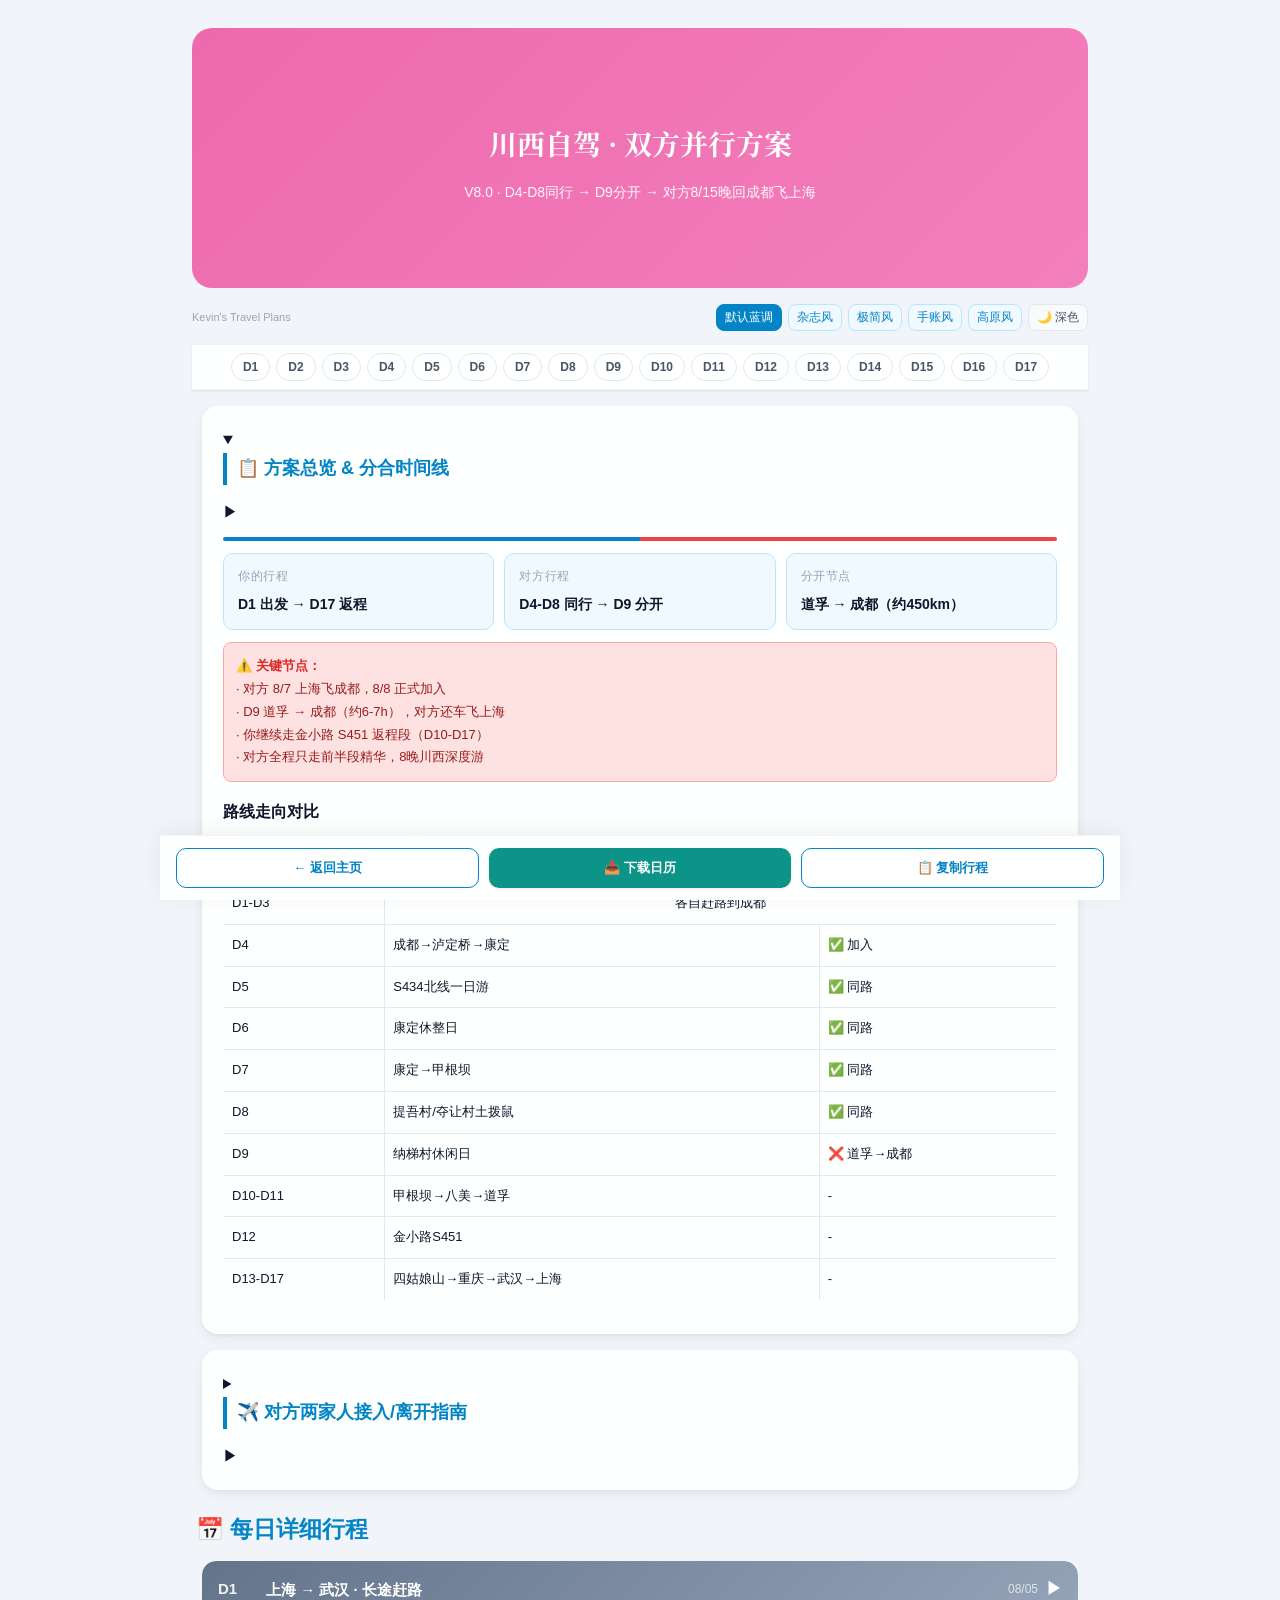
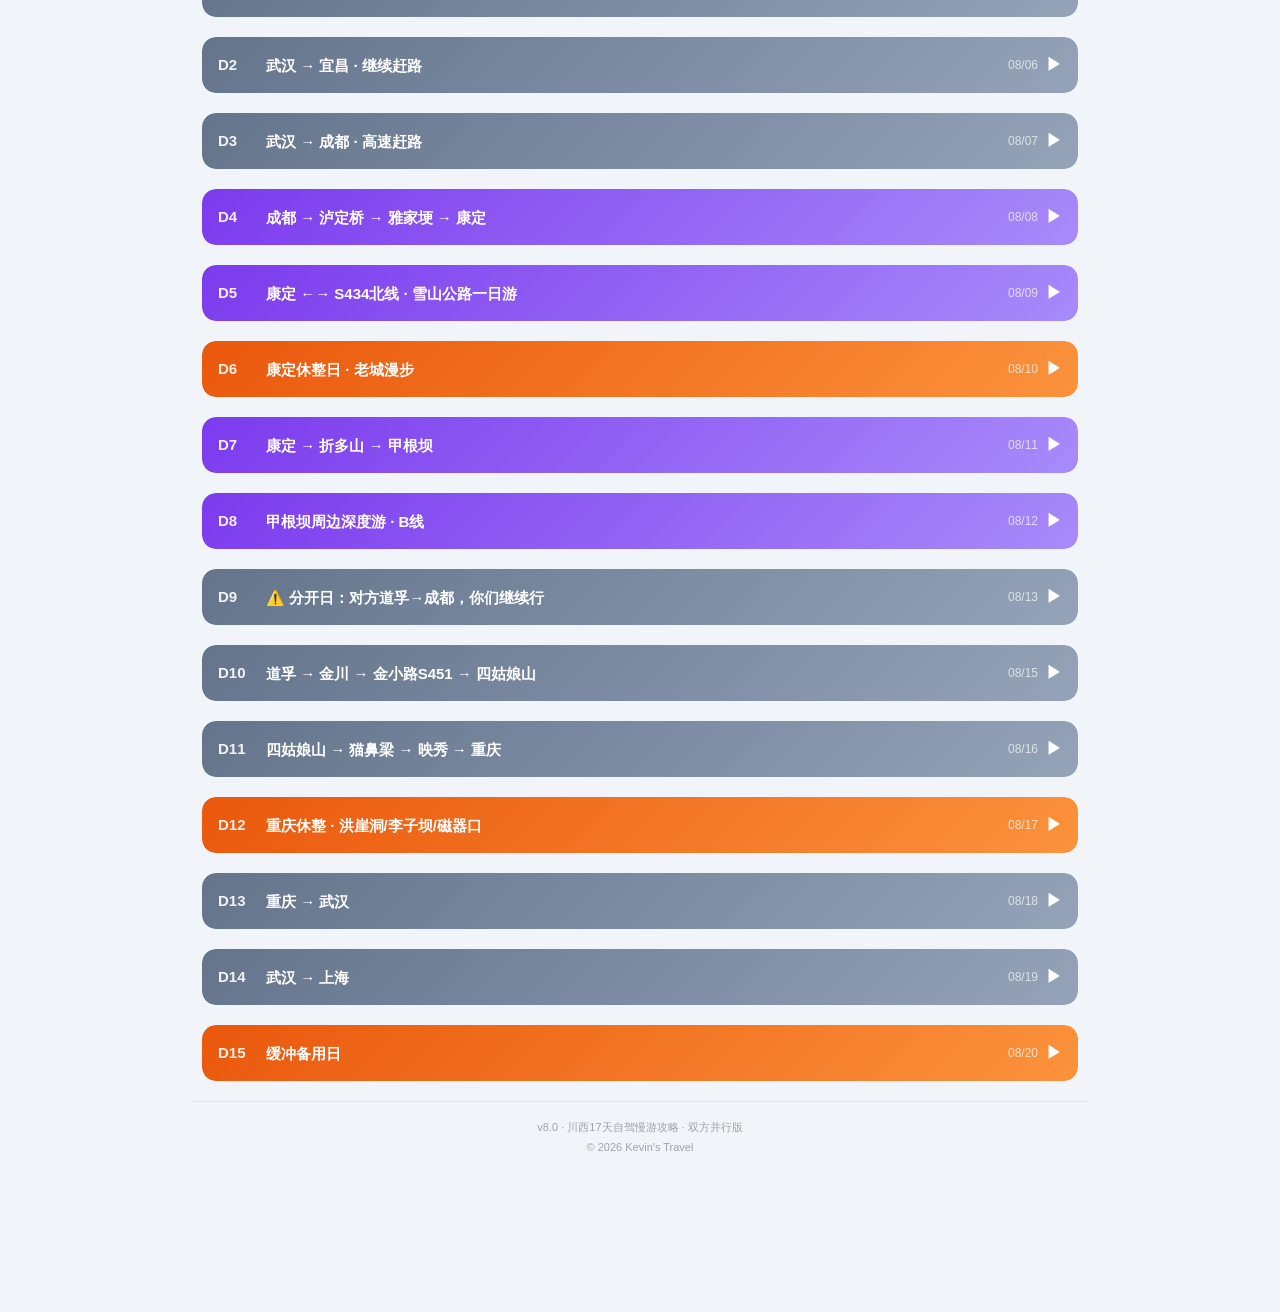
==== paired-trip.html @ 92b76f1a "v8.0-new-homepage-and-paired-trip" ====
<!DOCTYPE html>
<html lang="zh-CN">
<head>
    <meta charset="UTF-8">
    <meta name="viewport" content="width=device-width, initial-scale=1.0, minimum-scale=1.0, maximum-scale=5.0">
    <meta name="description" content="川西自驾方案二：双方并行版，D4-D8同行，D9分开回成都，对方8/15晚到成都飞上海">
    <title>川西自驾·双方并行方案 | V8.0</title>
    <link rel="icon" href="data:image/svg+xml,<svg xmlns=%22http://www.w3.org/2000/svg%22 viewBox=%220 0 100 100%22><text y=%22.9em%22 font-size=%2290%22>🏔️</text></svg>">
    <link rel="preconnect" href="https://fonts.googleapis.com">
    <link rel="preconnect" href="https://fonts.gstatic.com" crossorigin>
    <link href="https://fonts.googleapis.com/css2?family=Noto+Serif+SC:wght@600;700&display=swap" rel="stylesheet">
    <link id="themeCSS" rel="stylesheet" href="themes/default.css">
    <style>
        * { margin: 0; padding: 0; box-sizing: border-box; }
        body {
            font-family: -apple-system, BlinkMacSystemFont, "HarmonyOS Sans", "PingFang SC", "Microsoft YaHei", "Noto Sans SC", sans-serif;
            background: var(--bg-body);
            color: var(--text);
            line-height: 1.75;
            padding-bottom: 110px;
            font-size: 15px;
        }

        .container { max-width: 480px; margin: 0 auto; padding: 16px; }

        @media (min-width: 769px) {
            .container { max-width: 960px; padding: 28px 32px; }
            .card, .day-card { margin-left: 10px; margin-right: 10px; }
        }

        /* Header */
        .header {
            position: relative;
            overflow: hidden;
            color: white;
            padding: 48px 24px 40px;
            border-radius: 20px;
            margin-bottom: 20px;
            text-align: center;
            min-height: 260px;
            display: flex;
            flex-direction: column;
            justify-content: center;
            align-items: center;
        }
        .header::before {
            content: '';
            position: absolute;
            inset: 0;
            background: linear-gradient(135deg, rgba(236,72,153,0.8), rgba(244,114,182,0.9));
            z-index: 0;
        }
        .header h1 { position: relative; z-index: 1; font-size: 28px; font-weight: 700; margin-bottom: 12px; }
        .header p { position: relative; z-index: 1; font-size: 14px; opacity: 0.95; }

        /* Cards */
        .card {
            background: var(--bg-card);
            border-radius: 16px;
            padding: 20px;
            margin-bottom: 16px;
            box-shadow: var(--shadow-md);
            backdrop-filter: blur(12px); -webkit-backdrop-filter: blur(12px);
            border: 1px solid rgba(255,255,255,0.6);
        }
        .card:hover { box-shadow: var(--shadow-lg); }
        .card h2 { font-size: 18px; color: var(--primary); margin-bottom: 14px; border-left: 4px solid var(--primary); padding-left: 10px; }
        .card h3 { font-size: 16px; margin: 16px 0 8px; color: var(--text); font-weight: 700; }

        /* Day Cards */
        .day-card { margin-bottom: 20px; }
        .day-card details { border-radius: 14px; overflow: hidden; background: transparent; }
        .day-card details summary.day-title {
            cursor: pointer;
            list-style: none;
            display: flex;
            justify-content: space-between;
            align-items: center;
            text-align: left;
            padding: 14px 16px;
            border-radius: 14px;
            min-height: 52px;
            font-weight: 600;
            font-size: 16px;
            color: white;
        }
        .day-card details[open] summary.day-title { border-radius: 14px 14px 0 0; }
        .day-num { display: inline-block; min-width: 2.8em; font-weight: 800; font-size: 15px; opacity: 0.9; }
        .day-text { flex: 1; text-align: left; margin: 0 6px; font-size: 15px; line-height: 1.4; }
        .day-date { font-size: 12px; opacity: 0.7; font-weight: 400; white-space: nowrap; margin-right: 8px; }

        .day-content {
            background: var(--bg-card);
            padding: 18px 16px;
            min-height: 60px;
            border-radius: 0 0 14px 14px;
            box-shadow: var(--shadow-md);
            backdrop-filter: blur(12px); -webkit-backdrop-filter: blur(12px);
            border: 1px solid rgba(255,255,255,0.5);
            border-top: none;
        }

        /* Info Grid */
        .info-grid { display: grid; grid-template-columns: 1fr; gap: 10px; margin: 12px 0; }
        .info-item { background: var(--primary-bg); padding: 12px 14px; border-radius: 10px; border: 1px solid var(--primary-border); }
        .info-item .label { color: var(--text-light); font-size: 12px; display: block; margin-bottom: 4px; font-weight: 500; text-transform: uppercase; letter-spacing: 0.05em; }
        .info-item .value { font-weight: 600; color: var(--text); font-size: 14px; line-height: 1.6; }

        /* Guide Table */
        .guide-table th, .guide-table td { border: 1px solid var(--border); padding: 10px 8px; vertical-align: middle; line-height: 1.4; word-break: break-word; overflow-wrap: break-word; }
        .guide-table th { background: var(--primary); color: #fff; font-weight: 600; font-size: 13px; padding: 12px 8px; }
        .guide-table .score { font-weight: 700; font-size: 14px; color: var(--accent-dark); white-space: nowrap; }
        .guide-table .tl { text-align: left; }
        .guide-table .nw { white-space: nowrap; }

        /* Separator */
        .separator { height: 1px; background: linear-gradient(90deg, transparent, var(--border), transparent); margin: 24px 0; }

        /* Card variant backgrounds */
        .card.card-info { background: var(--bg-card); }
        .card.card-warning { background: var(--bg-warn); border-left: 4px solid var(--accent); }

        /* Day phase colors */
        .day-card[data-phase="travel"] details summary.day-title { background: linear-gradient(135deg, #64748B 0%, #94A3B8 100%); }
        .day-card[data-phase="plateau"] details summary.day-title { background: linear-gradient(135deg, #0D9488 0%, #14B8A6 100%); }
        .day-card[data-phase="rest"] details summary.day-title { background: linear-gradient(135deg, #EA580C 0%, #FB923C 100%); }
        .day-card[data-phase="together"] details summary.day-title { background: linear-gradient(135deg, #7C3AED 0%, #A78BFA 100%); }

        /* Route Map */
        .route-map-img { width: 100%; height: auto; border-radius: 14px; box-shadow: var(--shadow-md); }

        /* Reason Box */
        .reason { background: var(--box-reason); border-left: 3px solid var(--primary); padding: 12px 14px; border-radius: 0 8px 8px 0; margin: 12px 0; font-size: 14px; color: var(--text); line-height: 1.7; }
        .reason strong { display: block; margin-bottom: 4px; color: var(--primary-dark); }
        .reason .quote { background: #D1FAE5; padding: 8px 12px; border-radius: 6px; margin: 8px 0; font-style: italic; font-size: 13px; color: #065F46; }
        .reason .quote-source { font-size: 12px; color: #6B7280; font-style: normal; display: block; margin-top: 4px; }

        /* Hotel Box */
        .hotel-box { background: var(--box-hotel); border-left: 3px solid var(--primary); padding: 12px 14px; border-radius: 0 8px 8px 0; margin: 10px 0; font-size: 13px; line-height: 1.7; }
        .hotel-box strong { color: var(--primary-dark); display: block; margin-bottom: 4px; font-size: 14px; }
        .hotel-box .price { color: var(--accent-dark); font-weight: 600; }
        .hotel-box .source { color: var(--text-light); font-size: 12px; margin-top: 4px; }

        /* Buttons */
        .btn { display: block; width: 100%; padding: 12px 16px; border: none; border-radius: 10px; background: var(--btn-bg); color: var(--btn-text); font-size: 15px; font-weight: 600; text-align: center; text-decoration: none; margin: 8px 0; cursor: pointer; transition: all 0.15s ease; box-shadow: var(--shadow-sm); }
        .btn:active { transform: scale(0.97); }
        .btn-green { background: var(--teal); }
        .btn-outline { background: white; color: var(--primary); border: 1.5px solid var(--primary); box-shadow: none; }
        .btn-small { display: inline-block; width: auto; padding: 7px 14px; font-size: 13px; margin: 4px 4px 4px 0; border-radius: 8px; }
        .btn-copy { padding: 7px 12px; font-size: 12px; }
        .nav-btns { display: flex; flex-wrap: wrap; gap: 6px; margin: 10px 0; }

        /* Tip / Warn Boxes */
        .tip-box { background: var(--bg-warn); border: 1px solid #FCD34D; border-radius: 10px; padding: 14px; margin: 14px 0; font-size: 13px; color: #92400E; line-height: 1.7; }
        .tip-box h4 { margin-bottom: 6px; font-size: 14px; color: #B45309; font-weight: 700; }
        .warn-box { background: var(--warn-bg); border: 1px solid var(--warn-border); border-radius: 10px; padding: 14px; margin: 14px 0; font-size: 13px; color: var(--warn-text); line-height: 1.7; }
        .warn-box strong { display: block; margin-bottom: 6px; color: var(--warn-heading); font-weight: 700; }

        /* Source Box */
        .src-box { background: var(--box-source); border: 1px solid var(--border); border-radius: 8px; padding: 10px 12px; margin: 10px 0; font-size: 12px; color: var(--text-secondary); line-height: 1.6; }
        .src-box strong { color: var(--text); }
        .src-box a { color: var(--primary); text-decoration: none; border-bottom: 1px dotted var(--primary-border); }
        .src-box a:hover { border-bottom: 1px solid var(--primary); }

        /* Horizontal Scroll */
        .h-scroll { display: flex; gap: 12px; overflow-x: auto; scroll-snap-type: x mandatory; -webkit-overflow-scrolling: touch; padding: 4px 2px 14px; scrollbar-width: thin; scrollbar-color: var(--text-muted) transparent; position: relative; }
        .h-scroll::after { content: ''; position: sticky; right: -2px; top: 0; width: 32px; min-width: 32px; height: calc(100% - 18px); background: linear-gradient(to right, transparent, var(--bg-body)); pointer-events: none; flex-shrink: 0; margin-left: auto; }
        .h-scroll::-webkit-scrollbar { height: 3px; }
        .h-scroll::-webkit-scrollbar-thumb { background: var(--text-muted); border-radius: 2px; }
        .h-scroll > * { flex: 0 0 85%; scroll-snap-align: start; min-width: 0; }
        .h-scroll > .hotel-box { flex: 0 0 85%; }

        /* Day Navigation */
        .day-nav { position: sticky; top: 0; z-index: 100; background: rgba(255,255,255,0.92); backdrop-filter: blur(8px); -webkit-backdrop-filter: blur(8px); padding: 8px 0; margin-bottom: 16px; border-bottom: 1px solid var(--border-light); box-shadow: var(--shadow-sm); }
        .day-nav-inner { max-width: 480px; margin: 0 auto; display: flex; gap: 5px; overflow-x: auto; -webkit-overflow-scrolling: touch; scrollbar-width: none; padding: 0 16px; }
        .day-nav-inner::-webkit-scrollbar { display: none; }
        .day-nav-btn { flex: 0 0 auto; padding: 6px 11px; border-radius: 20px; border: 1.5px solid var(--border); background: white; color: var(--text-secondary); font-size: 12px; font-weight: 600; cursor: pointer; white-space: nowrap; transition: all 0.2s ease; }
        .day-nav-btn:hover { background: var(--primary-bg); border-color: var(--primary); color: var(--primary); }
        .day-nav-btn.active { background: var(--primary); color: white; border-color: var(--primary); box-shadow: var(--shadow-primary); }

        /* Tags */
        .tag { display: inline-block; padding: 3px 10px; border-radius: 6px; font-size: 12px; font-weight: 600; margin-right: 6px; margin-bottom: 4px; }
        .tag-must { background: var(--tag-must-bg); color: var(--tag-must-text); }
        .tag-alt { background: var(--tag-alt-bg); color: var(--tag-alt-text); }
        .tag-pass { background: var(--tag-pass-bg); color: var(--tag-pass-text); }
        .tag-booked { background: var(--tag-booked-bg); color: var(--tag-booked-text); }

        /* Link Group */
        .link-group { display: flex; flex-wrap: wrap; gap: 4px 14px; margin: 8px 0; }
        .link-group a { font-size: 13px; color: var(--primary); text-decoration: none; border-bottom: 1px dotted var(--primary-border); transition: border-color 0.15s; }
        .link-group a:hover { border-bottom: 1px solid var(--primary); }
        .link-group .label { font-size: 12px; color: var(--text-light); }

        /* Fixed Bottom Bar */
        .fixed-bar { position: fixed; bottom: 0; left: 0; right: 0; max-width: 480px; margin: 0 auto; background: rgba(255,255,255,0.92); padding: 12px 16px; box-shadow: 0 -4px 20px rgba(0,0,0,0.06); backdrop-filter: blur(12px); -webkit-backdrop-filter: blur(12px); display: flex; gap: 10px; z-index: 999; border-top: 1px solid var(--border-light); }
        .fixed-bar .btn { margin: 0; flex: 1; font-size: 13px; padding: 10px 8px; border-radius: 10px; }

        /* Tables */
        table { width: 100%; border-collapse: collapse; font-size: 13px; margin: 12px 0; border-radius: 10px; overflow: hidden; border: 1px solid var(--border); }
        th, td { border: 1px solid var(--border); padding: 10px 8px; text-align: left; vertical-align: top; }
        th { background: var(--primary-bg); color: var(--primary-dark); font-weight: 700; font-size: 13px; }
        td { color: var(--text); line-height: 1.6; }

        /* Checklist */
        .checklist { list-style: none; margin: 10px 0; }
        .checklist li { padding: 10px 0; border-bottom: 1px solid var(--border-light); display: flex; align-items: flex-start; gap: 10px; font-size: 14px; line-height: 1.6; }
        .checklist li:last-child { border-bottom: none; }
        .checklist input[type="checkbox"] { width: 18px; height: 18px; margin-top: 2px; flex-shrink: 0; accent-color: var(--primary); cursor: pointer; }

        /* Print */
        @media print {
            .fixed-bar, .day-nav, .btn, .btn-copy, .btn-small, .btn-outline, .btn-green, .route-map-img, .day-nav-btn { display: none !important; }
            body { padding-bottom: 0; background: white; }
            .day-card details, .card details { display: block !important; }
        }

        /* PC Responsive */
        @media (min-width: 769px) {
            .info-grid { grid-template-columns: repeat(3, 1fr); }
            .fixed-bar { max-width: 960px; }
            .h-scroll { flex-wrap: wrap; overflow-x: visible; gap: 14px; }
            .h-scroll::after { display: none; }
            .h-scroll > * { flex: 0 0 calc(50% - 7px); }
            .day-nav-inner { max-width: 960px; flex-wrap: wrap; overflow-x: visible; padding: 0; gap: 6px; justify-content: center; }
        }

        /* Mobile tweaks */
        @media (max-width: 768px) {
            .guide-table { font-size: 12px; display: block; overflow-x: auto; -webkit-overflow-scrolling: touch; white-space: nowrap; }
            .guide-table th, .guide-table td { padding: 8px 6px; font-size: 12px; white-space: nowrap; }
        }

        /* Dark Mode */
        html.dark body { background: var(--dark-bg); color: var(--dark-text); }
        html.dark .card, html.dark .day-content, html.dark .fixed-bar { background: var(--dark-card-bg); backdrop-filter: blur(12px); -webkit-backdrop-filter: blur(12px); }
        html.dark .card.card-info { background: var(--dark-card-bg); }
        html.dark .card.card-warning { background: var(--dark-warn-bg); border-left-color: var(--accent); }
        html.dark .card h2, html.dark .card h3 { color: var(--dark-primary); }
        html.dark .day-card[data-phase="travel"] details summary.day-title { background: linear-gradient(135deg, var(--dark-phase-travel) 0%, var(--dark-phase-travel-end) 100%); }
        html.dark .day-card[data-phase="plateau"] details summary.day-title { background: linear-gradient(135deg, var(--dark-phase-plateau) 0%, var(--dark-phase-plateau-end) 100%); }
        html.dark .day-card[data-phase="rest"] details summary.day-title { background: linear-gradient(135deg, var(--dark-phase-rest) 0%, var(--dark-phase-rest-end) 100%); }
        html.dark .day-card[data-phase="together"] details summary.day-title { background: linear-gradient(135deg, var(--dark-primary) 0%, var(--dark-primary-end) 100%); }
        html.dark .info-item { background: var(--dark-card-solid); border-color: var(--dark-border); }
        html.dark .info-item .label { color: var(--dark-primary); }
        html.dark .info-item .value { color: var(--dark-text); }
        html.dark .btn-outline { background: transparent; color: var(--dark-primary); border-color: var(--dark-primary); }
        html.dark .btn-green { background: var(--dark-teal); }
        html.dark .btn { color: white; }
        html.dark .tip-box { background: var(--dark-warn-bg); border-color: var(--dark-warn-border); color: var(--dark-warn-text); }
        html.dark .warn-box { background: var(--dark-card-solid); border-color: var(--dark-primary-dim); color: var(--dark-primary-dim); }
        html.dark .reason { background: var(--dark-reason-bg); color: var(--dark-text); }
        html.dark .reason .quote { background: var(--dark-card-solid); border-left-color: var(--dark-primary); }
        html.dark .hotel-box { background: var(--dark-card-bg); color: var(--dark-text); border-left-color: var(--dark-primary); }
        html.dark .hotel-box strong { color: var(--dark-primary-dim); }
        html.dark .src-box { background: var(--dark-card-bg); border-color: var(--dark-border); color: var(--text-secondary); }
        html.dark .nav-btn { background: var(--dark-reason-bg); color: var(--dark-primary); border-color: var(--dark-border); }
        html.dark .nav-btn.active { background: var(--dark-primary); color: white; }
        html.dark .day-nav { background: rgba(11,17,32,0.95); border-bottom-color: var(--dark-border); }
        html.dark .day-nav-btn { background: var(--dark-card-solid); color: var(--dark-text-secondary); border-color: var(--dark-border); }
        html.dark .day-nav-btn:hover { background: var(--dark-card-bg); border-color: var(--dark-primary); color: var(--dark-primary); }
        html.dark .day-nav-btn.active { background: var(--dark-primary); color: white; border-color: var(--dark-primary); }
        html.dark .tag-must { background: var(--dark-card-solid); color: var(--dark-primary-dim); }
        html.dark .tag-alt { background: var(--dark-reason-bg); color: var(--dark-teal); }
        html.dark .tag-pass { background: #374151; color: #D1D5DB; }
        html.dark .tag-booked { background: #7F1D1D; color: #FCA5A5; }
        html.dark .guide-table th { background: var(--dark-card-solid); color: var(--dark-text); }
        html.dark .guide-table th, html.dark .guide-table td { border-color: var(--dark-border); }
        html.dark .guide-table td { color: var(--dark-text); }
        html.dark a { color: var(--dark-primary); }
        html.dark .day-content { box-shadow: none; border: 1px solid #E5E7EB; }
        html.dark .separator { background: linear-gradient(90deg, transparent, rgba(255,255,255,0.08), transparent); }

        /* Focus visible */
        :focus-visible { outline: 2px solid var(--primary); outline-offset: 2px; border-radius: 4px; }

        /* Theme system variables */
        .header { border-radius: var(--header-radius, 20px); }
        .card { border-radius: var(--card-radius, 16px); }
        .day-card details summary.day-title { border-radius: var(--day-card-radius, 14px); }
        .day-content { border-radius: 0 0 var(--day-card-radius, 14px) var(--day-card-radius, 14px); }
        .header h1 { font-family: var(--font-heading, "Noto Serif SC", serif); }
        .card h2 { font-family: var(--font-heading, inherit); }
        body { font-family: var(--font-body, -apple-system, BlinkMacSystemFont, "HarmonyOS Sans", "PingFang SC", "Microsoft YaHei", "Noto Sans SC", sans-serif); }

        /* Theme bar */
        .theme-bar { display: flex; gap: 6px; align-items: center; flex-wrap: wrap; justify-content: flex-end; }
        .theme-btn { background: var(--primary-bg); border: 1.5px solid var(--primary-border); border-radius: 8px; color: var(--primary); padding: 3px 8px; font-size: 12px; cursor: pointer; white-space: nowrap; transition: all 0.15s ease; line-height: 1.6; }
        .theme-btn:hover { background: var(--primary-border); }
        .theme-btn.active { background: var(--primary); color: #fff; border-color: var(--primary); }
        .dark-toggle-btn { background: var(--bg-highlight); border: 1.5px solid var(--border); border-radius: 8px; color: var(--text-secondary); padding: 3px 8px; font-size: 12px; cursor: pointer; white-space: nowrap; transition: all 0.15s ease; line-height: 1.6; }
        .dark-toggle-btn:hover { border-color: var(--primary); color: var(--primary); }

        /* Split indicator */
        .split-indicator {
            background: linear-gradient(90deg, var(--primary) 50%, #EF4444 50%);
            height: 4px;
            border-radius: 2px;
            margin: 12px 0;
        }
        .split-note {
            background: #FEE2E2;
            border: 1px solid #FCA5A5;
            border-radius: 8px;
            padding: 12px;
            margin: 12px 0;
            font-size: 13px;
            color: #991B1B;
        }
        .split-note strong { color: #DC2626; }
    </style>
</head>
<body>
<div class="container" id="content">
    <!-- 头部 -->
    <div class="header">
        <h1>川西自驾 · 双方并行方案</h1>
        <p>V8.0 · D4-D8同行 → D9分开 → 对方8/15晚回成都飞上海</p>
    </div>

    <div style="display:flex;justify-content:space-between;align-items:center;margin:-4px 0 14px;">
        <div style="font-size:11px;color:#9CA3AF;">Kevin's Travel Plans</div>
        <div class="theme-bar" id="themeBar">
            <button class="theme-btn active" data-theme="default">默认蓝调</button>
            <button class="theme-btn" data-theme="magazine">杂志风</button>
            <button class="theme-btn" data-theme="minimal">极简风</button>
            <button class="theme-btn" data-theme="journal">手账风</button>
            <button class="theme-btn" data-theme="plateau">高原风</button>
            <button class="dark-toggle-btn" id="darkToggle">🌙 深色</button>
        </div>
    </div>

    <!-- 日程快速跳转栏 -->
    <div class="day-nav" id="dayNav">
        <div class="day-nav-inner">
            <button class="day-nav-btn" data-target="day-1">D1</button>
            <button class="day-nav-btn" data-target="day-2">D2</button>
            <button class="day-nav-btn" data-target="day-3">D3</button>
            <button class="day-nav-btn" data-target="day-4">D4</button>
            <button class="day-nav-btn" data-target="day-5">D5</button>
            <button class="day-nav-btn" data-target="day-6">D6</button>
            <button class="day-nav-btn" data-target="day-7">D7</button>
            <button class="day-nav-btn" data-target="day-8">D8</button>
            <button class="day-nav-btn" data-target="day-9">D9</button>
            <button class="day-nav-btn" data-target="day-10">D10</button>
            <button class="day-nav-btn" data-target="day-11">D11</button>
            <button class="day-nav-btn" data-target="day-12">D12</button>
            <button class="day-nav-btn" data-target="day-13">D13</button>
            <button class="day-nav-btn" data-target="day-14">D14</button>
            <button class="day-nav-btn" data-target="day-15">D15</button>
            <button class="day-nav-btn" data-target="day-16">D16</button>
            <button class="day-nav-btn" data-target="day-17">D17</button>
        </div>
    </div>

    <!-- ====== 一、方案说明 ====== -->
    <div class="card card-info">
        <details open>
            <summary>
                <h2>📋 方案总览 & 分合时间线</h2>
                <span class="arrow">▶</span>
            </summary>
            
            <div class="split-indicator"></div>
            
            <div class="info-grid">
                <div class="info-item"><span class="label">你的行程</span><span class="value">D1 出发 → D17 返程</span></div>
                <div class="info-item"><span class="label">对方行程</span><span class="value">D4-D8 同行 → D9 分开</span></div>
                <div class="info-item"><span class="label">分开节点</span><span class="value">道孚 → 成都（约450km）</span></div>
            </div>

            <div class="split-note">
                <strong>⚠️ 关键节点：</strong><br>
                · 对方 8/7 上海飞成都，8/8 正式加入<br>
                · D9 道孚 → 成都（约6-7h），对方还车飞上海<br>
                · 你继续走金小路 S451 返程段（D10-D17）<br>
                · 对方全程只走前半段精华，8晚川西深度游
            </div>

            <h3>路线走向对比</h3>
            <table>
                <tr><th>阶段</th><th>你的行程</th><th>对方行程</th></tr>
                <tr><td>D1-D3</td><td colspan="2" style="text-align:center;">各自赶路到成都</td></tr>
                <tr><td>D4</td><td>成都→泸定桥→康定</td><td>✅ 加入</td></tr>
                <tr><td>D5</td><td>S434北线一日游</td><td>✅ 同路</td></tr>
                <tr><td>D6</td><td>康定休整日</td><td>✅ 同路</td></tr>
                <tr><td>D7</td><td>康定→甲根坝</td><td>✅ 同路</td></tr>
                <tr><td>D8</td><td>提吾村/夺让村土拨鼠</td><td>✅ 同路</td></tr>
                <tr><td>D9</td><td>纳梯村休闲日</td><td>❌ 道孚→成都</td></tr>
                <tr><td>D10-D11</td><td>甲根坝→八美→道孚</td><td>-</td></tr>
                <tr><td>D12</td><td>金小路S451</td><td>-</td></tr>
                <tr><td>D13-D17</td><td>四姑娘山→重庆→武汉→上海</td><td>-</td></tr>
            </table>
        </details>
    </div>

    <!-- ====== 二、对方加入说明 ====== -->
    <div class="card card-info">
        <details>
            <summary>
                <h2>✈️ 对方两家人接入/离开指南</h2>
                <span class="arrow">▶</span>
            </summary>
            
            <div class="reason">
                <strong>🛬 接入：上海→成都</strong>
                <p>8/7 上海浦东/虹桥 → 成都天府机场</p>
                <p>建议航班：上午 08:00-12:00 到达成都</p>
                <p>8/8 上午取租车/接理想L6，10:00前抵达成都集合</p>
            </div>

            <div class="reason">
                <strong>🚗 D9 分开：道孚→成都</strong>
                <p>道孚 → G317 → 马尔康 → 茂县 → 成都</p>
                <p>全程约 450km，高速为主，约 6-7 小时</p>
                <p>建议 08:00 出发，15:00-16:00 到达成都</p>
                <p>还车后休息一晚，8/16 飞回上海</p>
            </div>

            <div class="reason">
                <strong>🔄 你们继续：道孚→金小路</strong>
                <p>对方走后你们原计划不变</p>
                <p>8/15（D9）你们在道孚或甲根坝，继续走完金小路 S451</p>
            </div>
        </details>
    </div>

    <!-- ====== 三、每日详细行程 ====== -->
    <h2 style="margin:20px 0 12px;color:var(--primary);padding-left:4px;">📅 每日详细行程</h2>

    <!-- D1 -->
    <div class="day-card" id="day-1" data-phase="travel">
        <details>
            <summary class="day-title">
                <span class="day-num">D1</span>
                <span class="day-text">上海 → 武汉 · 长途赶路</span>
                <span class="day-date">08/05</span>
                <span>▶</span>
            </summary>
            <div class="day-content">
                <p><strong>出发时间：</strong>11:00 · 预计到达：21:00</p>
                <p><strong>总里程：</strong>~800km（G42沪蓉高速），行车约9-10h</p>
                <p><strong>节奏：</strong>每2.5小时停靠服务区，中午长时间休整</p>
                <div class="reason"><strong>💡 安排理由</strong>武汉是理想中转站，城市配套齐全。晚上到武汉早些休息。</div>
            </div>
        </details>
    </div>

    <!-- D2 -->
    <div class="day-card" id="day-2" data-phase="travel">
        <details>
            <summary class="day-title">
                <span class="day-num">D2</span>
                <span class="day-text">武汉 → 宜昌 · 继续赶路</span>
                <span class="day-date">08/06</span>
                <span>▶</span>
            </summary>
            <div class="day-content">
                <p><strong>出发时间：</strong>10:00 · 预计到达：17:00</p>
                <p><strong>总里程：</strong>~300km（G42沪蓉高速），行车约3.5h</p>
                <p><strong>节奏：</strong>上午轻松出发，下午到达后休整</p>
            </div>
        </details>
    </div>

    <!-- D3 -->
    <div class="day-card" id="day-3" data-phase="travel">
        <details>
            <summary class="day-title">
                <span class="day-num">D3</span>
                <span class="day-text">武汉 → 成都 · 高速赶路</span>
                <span class="day-date">08/07</span>
                <span>▶</span>
            </summary>
            <div class="day-content">
                <p><strong>出发时间：</strong>08:00 · 预计到达：20:00</p>
                <p><strong>总里程：</strong>~1000km（G50沪渝高速转G42），行车约11-12h</p>
                <p><strong>注意：</strong>当天非常累，建议两人轮流开</p>
                <p style="margin-top:12px;"><strong>🤝 当晚成都：</strong>你们到达成都入住酒店，等对方第二天加入</p>
            </div>
        </details>
    </div>

    <!-- D4 -->
    <div class="day-card" id="day-4" data-phase="together">
        <details>
            <summary class="day-title">
                <span class="day-num">D4</span>
                <span class="day-text">成都 → 泸定桥 → 雅家埂 → 康定</span>
                <span class="day-date">08/08</span>
                <span>▶</span>
            </summary>
            <div class="day-content">
                <p><strong>出发时间：</strong>09:00 · 预计到达：17:00</p>
                <p><strong>总里程：</strong>~300km</p>
                <p><strong>上午：</strong>成都出发 → G5京昆高速 → 天全服务区（网红熊猫主题）→ 泸定桥（游玩2h）</p>
                <p><strong>下午：</strong>泸定 → 榆磨路 → 雅家埂垭口（红石滩+雪山倒影）→ 翻越二郎山隧道 → 康定</p>
                
                <div class="reason"><strong>📋 当日亮点</strong>泸定桥红色打卡 + 雅家埂垭口红石滩罕见景观，初见川西震撼感。</div>

                <h3>📍 关键节点</h3>
                <table>
                    <tr><th>节点</th><th>类型</th><th>时间</th></tr>
                    <tr><td>天全服务区</td><td><span class="tag tag-pass">路过</span></td><td>11:00</td></tr>
                    <tr><td>泸定桥</td><td><span class="tag tag-must">必去</span></td><td>12:00-14:00</td></tr>
                    <tr><td>雅家埂垭口</td><td><span class="tag tag-must">必去</span></td><td>15:00-16:00</td></tr>
                    <tr><td>康定入住</td><td>住宿</td><td>17:00+</td></tr>
                </table>
            </div>
        </details>
    </div>

    <!-- D5 -->
    <div class="day-card" id="day-5" data-phase="together">
        <details>
            <summary class="day-title">
                <span class="day-num">D5</span>
                <span class="day-text">康定 ←→ S434北线 · 雪山公路一日游</span>
                <span class="day-date">08/09</span>
                <span>▶</span>
            </summary>
            <div class="day-content">
                <p><strong>活动范围：</strong>康定 → S434北线 → 康定（往返约120km）</p>
                <p><strong>重点体验：</strong>机场彩虹公路、斯丁措、嘉塘草原、迦嘎措（红海子）、雅拉山口</p>
                <p><strong>备选：</strong>中谷村温泉</p>

                <div class="reason"><strong>📋 推荐路线</strong>康定出发 → S434北线（机场彩虹公路，贡嘎雪山正面）→ 斯丁措（彩虹路旁小海子）→ 嘉塘草原（远眺贡嘎）→ 迦嘎措（碧蓝湖泊倒影雅拉雪峰）→ 雅拉山口（4401m最高点）→ 返回康定</div>
            </div>
        </details>
    </div>

    <!-- D6 -->
    <div class="day-card" id="day-6" data-phase="rest">
        <details>
            <summary class="day-title">
                <span class="day-num">D6</span>
                <span class="day-text">康定休整日 · 老城漫步</span>
                <span class="day-date">08/10</span>
                <span>▶</span>
            </summary>
            <div class="day-content">
                <p><strong>活动范围：</strong>康定市区及周边</p>
                <p><strong>重点体验：</strong>康定老城区、情歌广场、甘孜州博物馆</p>

                <div class="reason"><strong>📋 推荐理由</strong>经过D4/D5的连续驾驶，今天轻松休整。康定老城区被低估，溜溜城老街+情歌广场很有氛围。</div>
            </div>
        </details>
    </div>

    <!-- D7 -->
    <div class="day-card" id="day-7" data-phase="together">
        <details>
            <summary class="day-title">
                <span class="day-num">D7</span>
                <span class="day-text">康定 → 折多山 → 甲根坝</span>
                <span class="day-date">08/11</span>
                <span>▶</span>
            </summary>
            <div class="day-content">
                <p><strong>出发时间：</strong>09:00 · 预计到达：12:00</p>
                <p><strong>总里程：</strong>~130km</p>
                <p><strong>路线：</strong>康定 → G318 → 折多山垭口（4298m）→ S434 → 新都桥 → 甲根坝</p>

                <div class="reason"><strong>📋 当日亮点</strong>折多山是康巴第一关，4298m垭口穿风马旗。S434新都桥段被称为"摄影天堂"。</div>
            </div>
        </details>
    </div>

    <!-- D8 -->
    <div class="day-card" id="day-8" data-phase="together">
        <details>
            <summary class="day-title">
                <span class="day-num">D8</span>
                <span class="day-text">甲根坝周边深度游 · B线</span>
                <span class="day-date">08/12</span>
                <span>▶</span>
            </summary>
            <div class="day-content">
                <p><strong>活动范围：</strong>甲根坝 → 提吾村 → 亚拢沟 → 夺让村</p>
                <p><strong>重点体验：</strong>原始藏寨、钙化池、土拨鼠互动、田园风光</p>

                <div class="reason"><strong>📋 推荐路线</strong>上午提吾村（原始藏寨+青稞田园木栈道）→ 午餐甲根坝 → 下午亚拢沟（路边直达钙化滩，迷你小黄龙）→ 傍晚夺让村（土拨鼠互动，5元/人，11点前到）</div>
            </div>
        </details>
    </div>

    <!-- D9 对方离开 -->
    <div class="day-card" id="day-9" data-phase="travel">
        <details>
            <summary class="day-title">
                <span class="day-num">D9</span>
                <span class="day-text">⚠️ 分开日：对方道孚→成都，你们继续行</span>
                <span class="day-date">08/13</span>
                <span>▶</span>
            </summary>
            <div class="day-content">
                <div class="split-note">
                    <strong>🔀 这一天你们分开行动！</strong><br>
                    <strong>对方：</strong>道孚 → G317 → 马尔康 → 茂县 → 成都（约450km，6-7h）<br>
                    <strong>你们：</strong>在道孚或甲根坝，继续走你们的行程
                </div>

                <h3>对方分支：道孚→成都</h3>
                <p><strong>出发时间：</strong>08:00 · 预计到达：15:00-16:00</p>
                <p><strong>路线：</strong>道孚 → G317南下 → 马尔康 → 汶川 → 茂县 → 成都</p>
                <p><strong>备注：</strong>全程高速为主，路况好，但弯道较多</p>
                <p><strong>晚上：</strong>到达成都还车，入住成都酒店，8/16飞上海</p>

                <h3>你们的后续：</h3>
                <p>从D10开始走原计划完整环线：</p>
                <ul>
                    <li>D10-D11：甲根坝→八美→道孚（你们自己的行程）</li>
                    <li>D12：道孚→金川→金小路S451→四姑娘山</li>
                    <li>D13-D17：四姑娘山→重庆→武汉→上海</li>
                </ul>
            </div>
        </details>
    </div>

    <!-- D10 -->
    <div class="day-card" id="day-10" data-phase="travel">
        <details>
            <summary class="day-title">
                <span class="day-num">D10</span>
                <span class="day-text">道孚 → 金川 → 金小路S451 → 四姑娘山</span>
                <span class="day-date">08/15</span>
                <span>▶</span>
            </summary>
            <div class="day-content">
                <p><strong>出发时间：</strong>08:00 · 预计到达：19:00</p>
                <p><strong>总里程：</strong>~343km</p>
                <p><strong>路线：</strong>道孚 → G248 → 金川 → S451金小路 → 小金 → 巴朗山隧道 → 四姑娘山</p>

                <div class="reason"><strong>📋 当日亮点</strong>金小路S451是2026年新通车景观公路，88km雪山画廊串联金川与小金，被称为"川西小独库"。</div>
            </div>
        </details>
    </div>

    <!-- D11 -->
    <div class="day-card" id="day-11" data-phase="travel">
        <details>
            <summary class="day-title">
                <span class="day-num">D11</span>
                <span class="day-text">四姑娘山 → 猫鼻梁 → 映秀 → 重庆</span>
                <span class="day-date">08/16</span>
                <span>▶</span>
            </summary>
            <div class="day-content">
                <p><strong>出发时间：</strong>08:00 · 预计到达：20:00</p>
                <p><strong>总里程：</strong>~510km</p>
                <p><strong>路线：</strong>四姑娘山 → 猫鼻梁观景台 → G350 → 映秀 → 重庆</p>

                <div class="reason"><strong>📋 当日亮点</strong>猫鼻梁观景台是免费拍摄四姑娘山全景最佳机位。</div>
            </div>
        </details>
    </div>

    <!-- D12 -->
    <div class="day-card" id="day-12" data-phase="rest">
        <details>
            <summary class="day-title">
                <span class="day-num">D12</span>
                <span class="day-text">重庆休整 · 洪崖洞/李子坝/磁器口</span>
                <span class="day-date">08/17</span>
                <span>▶</span>
            </summary>
            <div class="day-content">
                <p><strong>活动范围：</strong>重庆市中心</p>
                <p><strong>重点体验：</strong>洪崖洞夜景、李子坝轻轨穿楼、磁器口古镇、重庆火锅</p>
            </div>
        </details>
    </div>

    <!-- D13 -->
    <div class="day-card" id="day-13" data-phase="travel">
        <details>
            <summary class="day-title">
                <span class="day-num">D13</span>
                <span class="day-text">重庆 → 武汉</span>
                <span class="day-date">08/18</span>
                <span>▶</span>
            </summary>
            <div class="day-content">
                <p><strong>出发时间：</strong>08:00 · 预计到达：20:00</p>
                <p><strong>总里程：</strong>~800km（全程高速）</p>
            </div>
        </details>
    </div>

    <!-- D14 -->
    <div class="day-card" id="day-14" data-phase="travel">
        <details>
            <summary class="day-title">
                <span class="day-num">D14</span>
                <span class="day-text">武汉 → 上海</span>
                <span class="day-date">08/19</span>
                <span>▶</span>
            </summary>
            <div class="day-content">
                <p><strong>出发时间：</strong>09:00 · 预计到达：18:00</p>
                <p><strong>总里程：</strong>~750km（G42沪蓉高速）</p>
            </div>
        </details>
    </div>

    <!-- D15 -->
    <div class="day-card" id="day-15" data-phase="rest">
        <details>
            <summary class="day-title">
                <span class="day-num">D15</span>
                <span class="day-text">缓冲备用日</span>
                <span class="day-date">08/20</span>
                <span>▶</span>
            </summary>
            <div class="day-content">
                <p><strong>用途：</strong>应对前几日延误或临时增加景点</p>
            </div>
        </details>
    </div>

    <!-- 底部操作栏 -->
    <div class="fixed-bar">
        <button class="btn btn-outline" onclick="window.history.back()">← 返回主页</button>
        <button class="btn btn-green" onclick="downloadICS()">📥 下载日历</button>
        <button class="btn btn-outline" onclick="copyItinerary()">📋 复制行程</button>
    </div>

    <!-- 页脚 -->
    <div style="text-align:center;padding:16px;font-size:11px;color:#9CA3AF;border-top:1px solid #E5E7EB;margin-top:20px;line-height:1.8;">
        v8.0 · 川西17天自驾慢游攻略 · 双方并行版<br>
        © 2026 Kevin's Travel
    </div>
</div>

<script>
// Calendar rendering
function renderCalendar() {
    const container = document.getElementById('calendarContainer');
    if (!container) return;
    
    const startDate = new Date(document.getElementById('startDate').value);
    const tripDays = 17;
    const endDate = new Date(startDate.getTime() + (tripDays - 1) * 24 * 60 * 60 * 1000);
    
    let html = '<div class="cal-month-wrap">';
    html += '<div class="cal-month-title">2026年' + (startDate.getMonth()+1) + '月 · 17天行程</div>';
    
    html += '<div style="background:var(--primary-bg);padding:12px;border-radius:8px;margin:12px 0;font-size:13px;">';
    html += '<strong>📅 关键日期：</strong><br>';
    html += '出发：' + startDate.toISOString().slice(0,10) + '<br>';
    html += '结束：' + endDate.toISOString().slice(0,10) + '<br>';
    html += '<br><strong>💡</strong>点击上方"下载日历"按钮可将行程添加到手机日历';
    html += '</div>';
    
    html += '</div>';
    container.innerHTML = html;
}

// ICS download
function downloadICS() {
    const startDate = new Date('2026-08-05');
    let ics = 'BEGIN:VCALENDAR\nVERSION:2.0\nPRODID:-//TravelPlan//CN\n';
    ics += 'BEGIN:VEVENT\n';
    ics += 'DTSTART:' + startDate.toISOString().slice(0,10).replace(/-/g, '') + '\n';
    ics += 'SUMMARY:川西自驾·双方并行\n';
    ics += 'DESCRIPTION:D4-D8同行 → D9分开 → 对方回成都，你们继续金小路\n';
    ics += 'END:VEVENT\nEND:VCALENDAR\n';
    
    const blob = new Blob([ics], { type: 'text/calendar;charset=utf-8' });
    const link = document.createElement('a');
    link.href = URL.createObjectURL(blob);
    link.download = '川西自驾双方并行.ics';
    link.click();
}

// Copy itinerary
function copyItinerary() {
    const text = '川西17天自驾·双方并行方案\nD1-D3: 各自赶路到成都\nD4-D8: 两队同行（康定-甲根坝-道孚）\nD9: 对方道孚→成都飞上海，你们继续\nD10-D17: 你们走金小路S451返程';
    navigator.clipboard.writeText(text).then(() => alert('行程已复制'));
}

// Day nav click handler
document.querySelectorAll('.day-nav-btn').forEach(btn => {
    btn.addEventListener('click', () => {
        const target = document.getElementById(btn.dataset.target);
        if (target) {
            target.scrollIntoView({ behavior: 'smooth', block: 'start' });
        }
    });
});
</script>
</body>
</html>
---- themes/default.css ----
/*
 * Theme: 默认蓝调 (Original)
 * 当前 index.html 的原始配色方案
 */

:root {
    /* 主色调 — 更清新的蓝 */
    --primary: #0284C7;
    --primary-dark: #0369A1;
    --primary-light: #38BDF8;
    --primary-lighter: #7DD3FC;
    --primary-bg: #F0F9FF;
    --primary-border: #BAE6FD;
    /* 强调色 — 暖橙呼应川西阳光 */
    --accent: #F59E0B;
    --accent-light: #FEF3C7;
    --accent-dark: #D97706;
    /* 辅助青绿 */
    --teal: #0D9488;
    --teal-light: #14B8A6;
    --teal-bg: #F0FDF4;
    /* 背景 */
    --bg-body: #F1F5F9;
    --bg-card: rgba(255,255,255,0.92);
    --bg-highlight: #F8FAFC;
    --bg-warn: #FFFBEB;
    /* 文字 */
    --text: #0F172A;
    --text-secondary: #475569;
    --text-light: #94A3B8;
    --text-muted: #CBD5E1;
    /* 边框 */
    --border: #E2E8F0;
    --border-light: #F1F5F9;
    /* Header 渐变 */
    --header-start: #0284C7;
    --header-end: #06B6D4;
    /* 行程阶段色 */
    --phase-travel: #64748B;
    --phase-travel-end: #94A3B8;
    --phase-plateau: #0D9488;
    --phase-plateau-end: #14B8A6;
    --phase-rest: #EA580C;
    --phase-rest-end: #FB923C;
    /* 按钮 */
    --btn-bg: #0284C7;
    --btn-text: #FFFFFF;
    /* 标签 */
    --tag-must-bg: #E0F2FE;
    --tag-must-text: #0369A1;
    --tag-alt-bg: #F0FDF4;
    --tag-alt-text: #15803D;
    --tag-pass-bg: #F1F5F9;
    --tag-pass-text: #64748B;
    --tag-booked-bg: #FEE2E2;
    --tag-booked-text: #DC2626;
    /* 信息框 */
    --box-reason: #EFF6FF;
    --box-hotel: #EFF6FF;
    --box-source: #F8FAFC;
    /* 阴影 */
    --shadow-sm: 0 1px 3px rgba(0,0,0,0.06), 0 1px 2px rgba(0,0,0,0.04);
    --shadow-md: 0 4px 12px rgba(0,0,0,0.06), 0 2px 4px rgba(0,0,0,0.04);
    --shadow-lg: 0 10px 30px rgba(0,0,0,0.08), 0 4px 8px rgba(0,0,0,0.04);
    --shadow-primary: 0 4px 14px rgba(2,132,199,0.15);
    /* 日历 */
    --cal-trip: #E0F2FE;
    --cal-weekend: #FFFBEB;
    /* ===== 深色模式变量 ===== */
    --dark-bg: #0B1120;
    --dark-card-bg: rgba(15,23,42,0.92);
    --dark-card-solid: #1E293B;
    --dark-text: #E2E8F0;
    --dark-text-secondary: #94A3B8;
    --dark-border: #334155;
    --dark-primary: #38BDF8;
    --dark-primary-dim: #7DD3FC;
    --dark-accent: #FBBF24;
    --dark-teal: #2DD4BF;
    --dark-warn-bg: #422006;
    --dark-warn-text: #FDE68A;
    --dark-warn-border: #92400E;
    --dark-reason-bg: #1E293B;
    --dark-phase-travel: #334155;
    --dark-phase-travel-end: #475569;
    --dark-phase-plateau: #0F766E;
    --dark-phase-plateau-end: #0D9488;
    --dark-phase-rest: #C2410C;
    --dark-phase-rest-end: #EA580C;
}

/* 字体 & 圆角 — 默认风格不做额外覆盖 */
/* --font-heading: inherit; */
/* --font-body: inherit; */
/* --card-radius: 16px; */
/* --day-card-radius: 14px; */
/* --header-radius: 20px; */
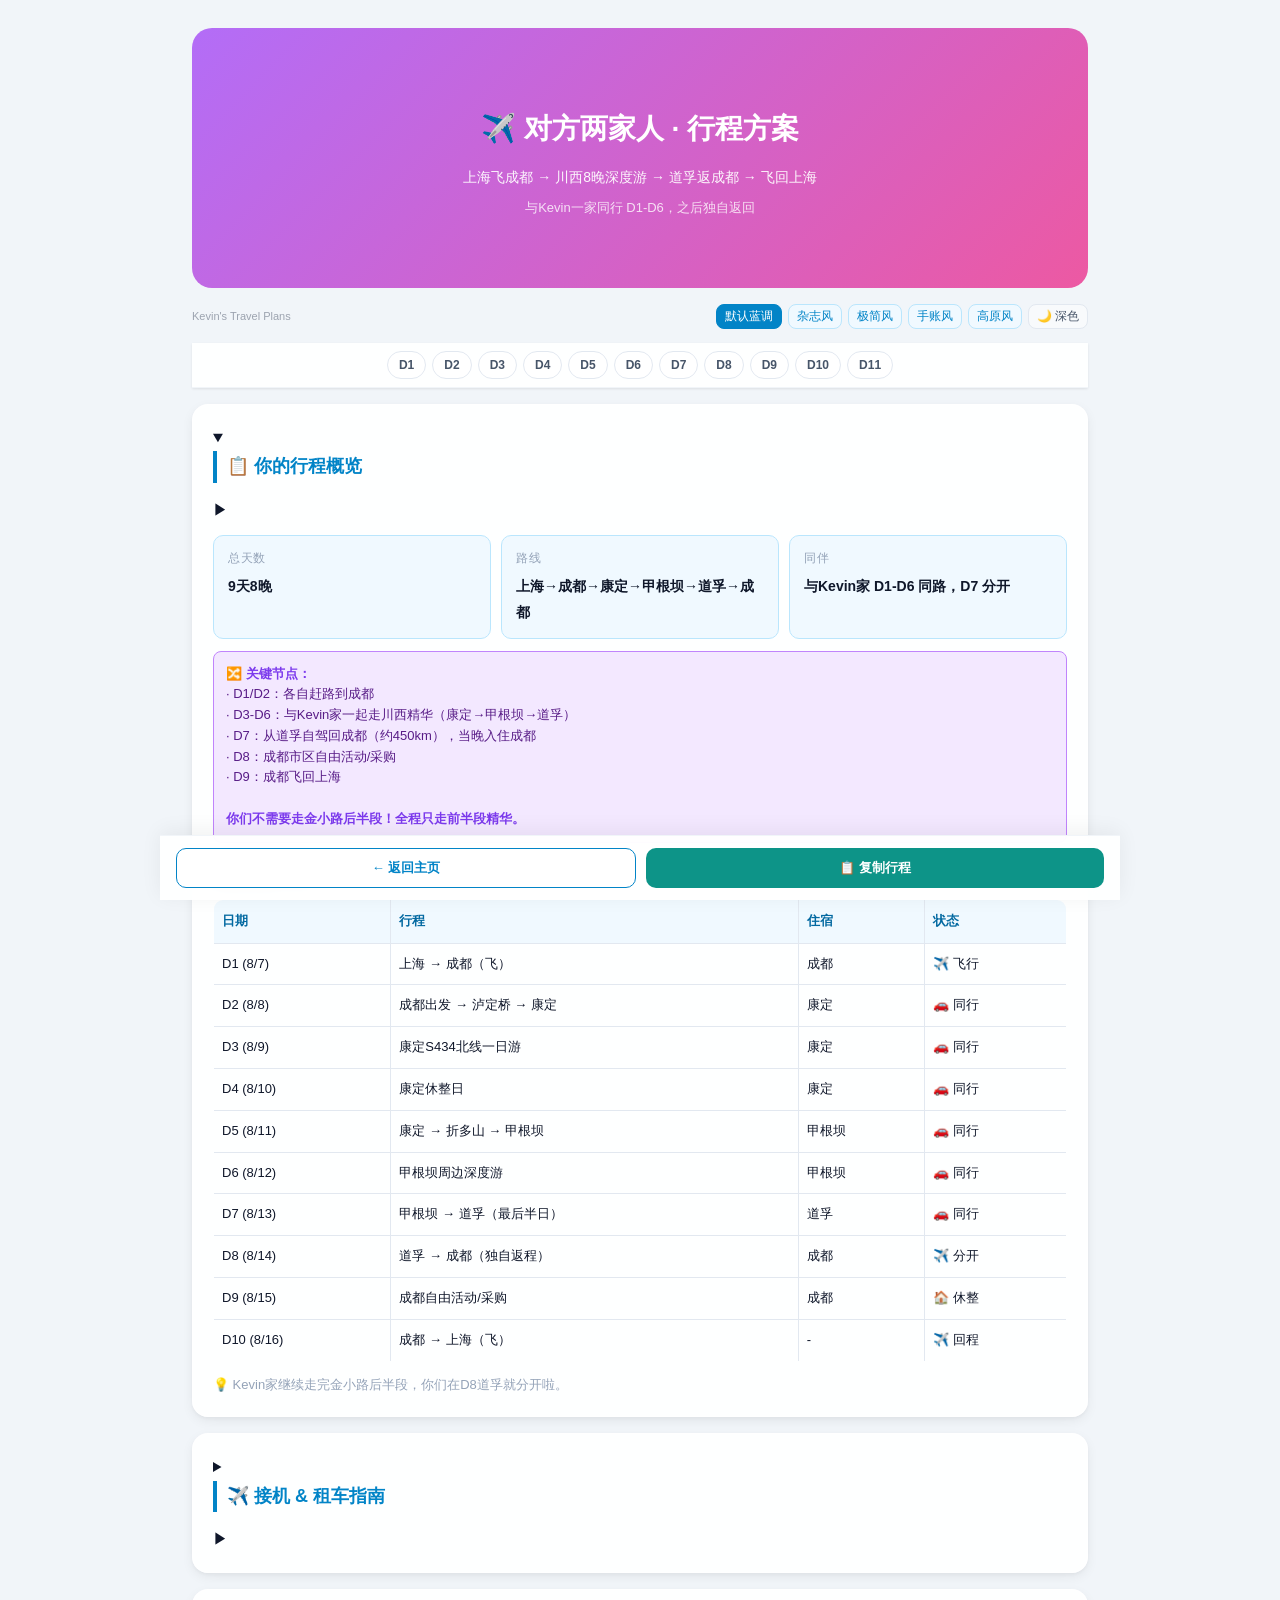
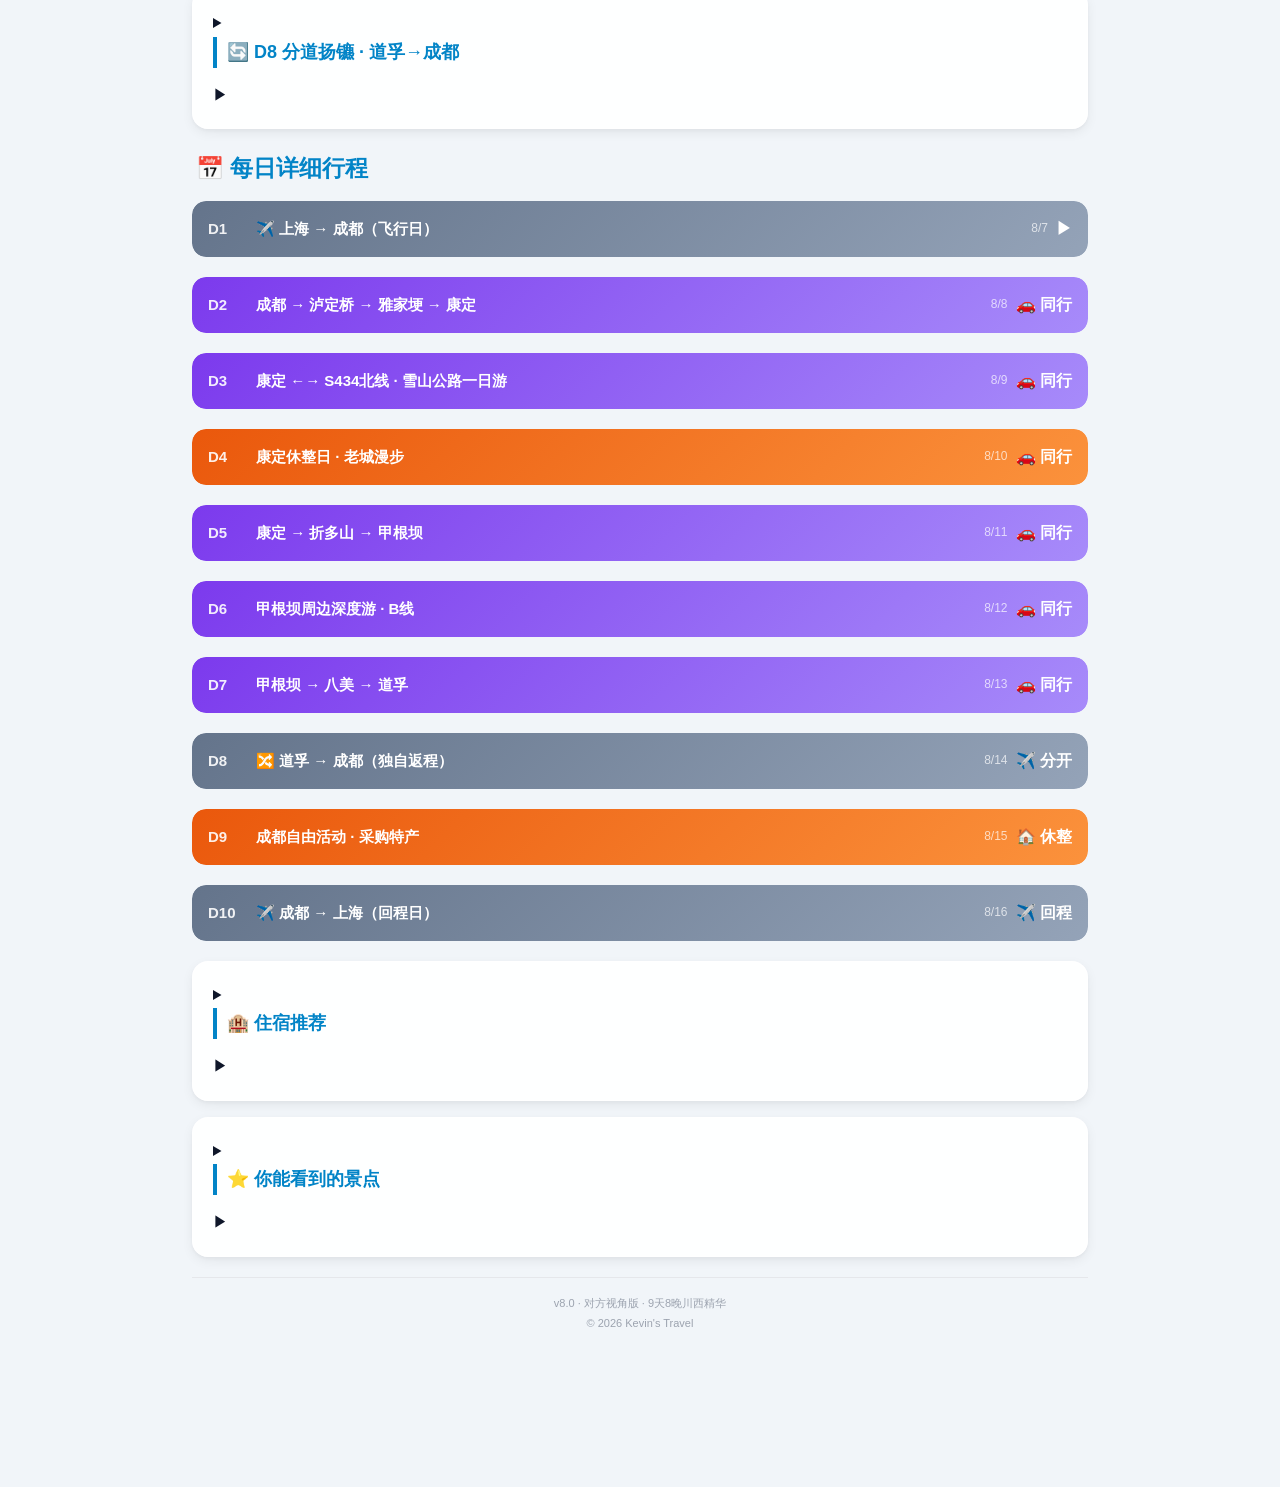
==== commit 840a5377: "v8.1-paired-trip-rewrite-other-perspective" ====
--- a/paired-trip.html
+++ b/paired-trip.html
@@ -3,9 +3,9 @@
 <head>
     <meta charset="UTF-8">
     <meta name="viewport" content="width=device-width, initial-scale=1.0, minimum-scale=1.0, maximum-scale=5.0">
-    <meta name="description" content="川西自驾方案二：双方并行版，D4-D8同行，D9分开回成都，对方8/15晚到成都飞上海">
-    <title>川西自驾·双方并行方案 | V8.0</title>
-    <link rel="icon" href="data:image/svg+xml,<svg xmlns=%22http://www.w3.org/2000/svg%22 viewBox=%220 0 100 100%22><text y=%22.9em%22 font-size=%2290%22>🏔️</text></svg>">
+    <meta name="description" content="川西自驾·双方并行方案（对方视角）：8/7上海飞成都 → 8晚川西深度游 → 8/14道孚→成都还车 → 8/16上海">
+    <title>川西自驾·对方版 | V8.0</title>
+    <link rel="icon" href="data:image/svg+xml,<svg xmlns=%22http://www.w3.org/2000/svg%22 viewBox=%220 0 100 100%22><text y=%22.9em%22 font-size=%2290%22>✈️</text></svg>">
     <link rel="preconnect" href="https://fonts.googleapis.com">
     <link rel="preconnect" href="https://fonts.gstatic.com" crossorigin>
     <link href="https://fonts.googleapis.com/css2?family=Noto+Serif+SC:wght@600;700&display=swap" rel="stylesheet">
@@ -20,306 +20,114 @@
             padding-bottom: 110px;
             font-size: 15px;
         }
-
         .container { max-width: 480px; margin: 0 auto; padding: 16px; }
-
-        @media (min-width: 769px) {
-            .container { max-width: 960px; padding: 28px 32px; }
-            .card, .day-card { margin-left: 10px; margin-right: 10px; }
-        }
-
-        /* Header */
+        @media (min-width: 769px) { .container { max-width: 960px; padding: 28px 32px; } }
+        
         .header {
-            position: relative;
-            overflow: hidden;
-            color: white;
-            padding: 48px 24px 40px;
-            border-radius: 20px;
-            margin-bottom: 20px;
-            text-align: center;
-            min-height: 260px;
-            display: flex;
-            flex-direction: column;
-            justify-content: center;
-            align-items: center;
+            position: relative; overflow: hidden; color: white;
+            padding: 48px 24px 40px; border-radius: 20px;
+            margin-bottom: 20px; text-align: center; min-height: 260px;
+            display: flex; flex-direction: column; justify-content: center; align-items: center;
         }
         .header::before {
-            content: '';
-            position: absolute;
-            inset: 0;
-            background: linear-gradient(135deg, rgba(236,72,153,0.8), rgba(244,114,182,0.9));
+            content: ''; position: absolute; inset: 0;
+            background: linear-gradient(135deg, rgba(168,85,247,0.85), rgba(236,72,153,0.9));
             z-index: 0;
         }
         .header h1 { position: relative; z-index: 1; font-size: 28px; font-weight: 700; margin-bottom: 12px; }
         .header p { position: relative; z-index: 1; font-size: 14px; opacity: 0.95; }
 
-        /* Cards */
-        .card {
-            background: var(--bg-card);
-            border-radius: 16px;
-            padding: 20px;
-            margin-bottom: 16px;
-            box-shadow: var(--shadow-md);
-            backdrop-filter: blur(12px); -webkit-backdrop-filter: blur(12px);
-            border: 1px solid rgba(255,255,255,0.6);
-        }
+        .card { background: var(--bg-card); border-radius: 16px; padding: 20px; margin-bottom: 16px; box-shadow: var(--shadow-md); backdrop-filter: blur(12px); border: 1px solid rgba(255,255,255,0.6); }
         .card:hover { box-shadow: var(--shadow-lg); }
         .card h2 { font-size: 18px; color: var(--primary); margin-bottom: 14px; border-left: 4px solid var(--primary); padding-left: 10px; }
         .card h3 { font-size: 16px; margin: 16px 0 8px; color: var(--text); font-weight: 700; }
-
-        /* Day Cards */
         .day-card { margin-bottom: 20px; }
         .day-card details { border-radius: 14px; overflow: hidden; background: transparent; }
-        .day-card details summary.day-title {
-            cursor: pointer;
-            list-style: none;
-            display: flex;
-            justify-content: space-between;
-            align-items: center;
-            text-align: left;
-            padding: 14px 16px;
-            border-radius: 14px;
-            min-height: 52px;
-            font-weight: 600;
-            font-size: 16px;
-            color: white;
-        }
+        .day-card details summary.day-title { cursor: pointer; list-style: none; display: flex; justify-content: space-between; align-items: center; text-align: left; padding: 14px 16px; border-radius: 14px; min-height: 52px; font-weight: 600; font-size: 16px; color: white; }
         .day-card details[open] summary.day-title { border-radius: 14px 14px 0 0; }
         .day-num { display: inline-block; min-width: 2.8em; font-weight: 800; font-size: 15px; opacity: 0.9; }
         .day-text { flex: 1; text-align: left; margin: 0 6px; font-size: 15px; line-height: 1.4; }
         .day-date { font-size: 12px; opacity: 0.7; font-weight: 400; white-space: nowrap; margin-right: 8px; }
-
-        .day-content {
-            background: var(--bg-card);
-            padding: 18px 16px;
-            min-height: 60px;
-            border-radius: 0 0 14px 14px;
-            box-shadow: var(--shadow-md);
-            backdrop-filter: blur(12px); -webkit-backdrop-filter: blur(12px);
-            border: 1px solid rgba(255,255,255,0.5);
-            border-top: none;
-        }
-
-        /* Info Grid */
+        .day-content { background: var(--bg-card); padding: 18px 16px; min-height: 60px; border-radius: 0 0 14px 14px; box-shadow: var(--shadow-md); backdrop-filter: blur(12px); border-top: none; }
+        
         .info-grid { display: grid; grid-template-columns: 1fr; gap: 10px; margin: 12px 0; }
         .info-item { background: var(--primary-bg); padding: 12px 14px; border-radius: 10px; border: 1px solid var(--primary-border); }
         .info-item .label { color: var(--text-light); font-size: 12px; display: block; margin-bottom: 4px; font-weight: 500; text-transform: uppercase; letter-spacing: 0.05em; }
         .info-item .value { font-weight: 600; color: var(--text); font-size: 14px; line-height: 1.6; }
 
-        /* Guide Table */
-        .guide-table th, .guide-table td { border: 1px solid var(--border); padding: 10px 8px; vertical-align: middle; line-height: 1.4; word-break: break-word; overflow-wrap: break-word; }
-        .guide-table th { background: var(--primary); color: #fff; font-weight: 600; font-size: 13px; padding: 12px 8px; }
-        .guide-table .score { font-weight: 700; font-size: 14px; color: var(--accent-dark); white-space: nowrap; }
-        .guide-table .tl { text-align: left; }
-        .guide-table .nw { white-space: nowrap; }
-
-        /* Separator */
-        .separator { height: 1px; background: linear-gradient(90deg, transparent, var(--border), transparent); margin: 24px 0; }
-
-        /* Card variant backgrounds */
-        .card.card-info { background: var(--bg-card); }
-        .card.card-warning { background: var(--bg-warn); border-left: 4px solid var(--accent); }
-
-        /* Day phase colors */
-        .day-card[data-phase="travel"] details summary.day-title { background: linear-gradient(135deg, #64748B 0%, #94A3B8 100%); }
-        .day-card[data-phase="plateau"] details summary.day-title { background: linear-gradient(135deg, #0D9488 0%, #14B8A6 100%); }
-        .day-card[data-phase="rest"] details summary.day-title { background: linear-gradient(135deg, #EA580C 0%, #FB923C 100%); }
-        .day-card[data-phase="together"] details summary.day-title { background: linear-gradient(135deg, #7C3AED 0%, #A78BFA 100%); }
-
-        /* Route Map */
-        .route-map-img { width: 100%; height: auto; border-radius: 14px; box-shadow: var(--shadow-md); }
-
-        /* Reason Box */
+        table { width: 100%; border-collapse: collapse; font-size: 13px; margin: 12px 0; border-radius: 10px; overflow: hidden; border: 1px solid var(--border); }
+        th, td { border: 1px solid var(--border); padding: 10px 8px; text-align: left; vertical-align: top; }
+        th { background: var(--primary-bg); color: var(--primary-dark); font-weight: 700; font-size: 13px; }
+        td { color: var(--text); line-height: 1.6; }
+
         .reason { background: var(--box-reason); border-left: 3px solid var(--primary); padding: 12px 14px; border-radius: 0 8px 8px 0; margin: 12px 0; font-size: 14px; color: var(--text); line-height: 1.7; }
         .reason strong { display: block; margin-bottom: 4px; color: var(--primary-dark); }
-        .reason .quote { background: #D1FAE5; padding: 8px 12px; border-radius: 6px; margin: 8px 0; font-style: italic; font-size: 13px; color: #065F46; }
-        .reason .quote-source { font-size: 12px; color: #6B7280; font-style: normal; display: block; margin-top: 4px; }
-
-        /* Hotel Box */
-        .hotel-box { background: var(--box-hotel); border-left: 3px solid var(--primary); padding: 12px 14px; border-radius: 0 8px 8px 0; margin: 10px 0; font-size: 13px; line-height: 1.7; }
-        .hotel-box strong { color: var(--primary-dark); display: block; margin-bottom: 4px; font-size: 14px; }
-        .hotel-box .price { color: var(--accent-dark); font-weight: 600; }
-        .hotel-box .source { color: var(--text-light); font-size: 12px; margin-top: 4px; }
-
-        /* Buttons */
-        .btn { display: block; width: 100%; padding: 12px 16px; border: none; border-radius: 10px; background: var(--btn-bg); color: var(--btn-text); font-size: 15px; font-weight: 600; text-align: center; text-decoration: none; margin: 8px 0; cursor: pointer; transition: all 0.15s ease; box-shadow: var(--shadow-sm); }
-        .btn:active { transform: scale(0.97); }
-        .btn-green { background: var(--teal); }
-        .btn-outline { background: white; color: var(--primary); border: 1.5px solid var(--primary); box-shadow: none; }
-        .btn-small { display: inline-block; width: auto; padding: 7px 14px; font-size: 13px; margin: 4px 4px 4px 0; border-radius: 8px; }
-        .btn-copy { padding: 7px 12px; font-size: 12px; }
-        .nav-btns { display: flex; flex-wrap: wrap; gap: 6px; margin: 10px 0; }
-
-        /* Tip / Warn Boxes */
-        .tip-box { background: var(--bg-warn); border: 1px solid #FCD34D; border-radius: 10px; padding: 14px; margin: 14px 0; font-size: 13px; color: #92400E; line-height: 1.7; }
-        .tip-box h4 { margin-bottom: 6px; font-size: 14px; color: #B45309; font-weight: 700; }
-        .warn-box { background: var(--warn-bg); border: 1px solid var(--warn-border); border-radius: 10px; padding: 14px; margin: 14px 0; font-size: 13px; color: var(--warn-text); line-height: 1.7; }
-        .warn-box strong { display: block; margin-bottom: 6px; color: var(--warn-heading); font-weight: 700; }
-
-        /* Source Box */
-        .src-box { background: var(--box-source); border: 1px solid var(--border); border-radius: 8px; padding: 10px 12px; margin: 10px 0; font-size: 12px; color: var(--text-secondary); line-height: 1.6; }
-        .src-box strong { color: var(--text); }
-        .src-box a { color: var(--primary); text-decoration: none; border-bottom: 1px dotted var(--primary-border); }
-        .src-box a:hover { border-bottom: 1px solid var(--primary); }
-
-        /* Horizontal Scroll */
-        .h-scroll { display: flex; gap: 12px; overflow-x: auto; scroll-snap-type: x mandatory; -webkit-overflow-scrolling: touch; padding: 4px 2px 14px; scrollbar-width: thin; scrollbar-color: var(--text-muted) transparent; position: relative; }
-        .h-scroll::after { content: ''; position: sticky; right: -2px; top: 0; width: 32px; min-width: 32px; height: calc(100% - 18px); background: linear-gradient(to right, transparent, var(--bg-body)); pointer-events: none; flex-shrink: 0; margin-left: auto; }
-        .h-scroll::-webkit-scrollbar { height: 3px; }
-        .h-scroll::-webkit-scrollbar-thumb { background: var(--text-muted); border-radius: 2px; }
-        .h-scroll > * { flex: 0 0 85%; scroll-snap-align: start; min-width: 0; }
-        .h-scroll > .hotel-box { flex: 0 0 85%; }
-
-        /* Day Navigation */
-        .day-nav { position: sticky; top: 0; z-index: 100; background: rgba(255,255,255,0.92); backdrop-filter: blur(8px); -webkit-backdrop-filter: blur(8px); padding: 8px 0; margin-bottom: 16px; border-bottom: 1px solid var(--border-light); box-shadow: var(--shadow-sm); }
+
+        .tag { display: inline-block; padding: 3px 10px; border-radius: 6px; font-size: 12px; font-weight: 600; margin-right: 6px; margin-bottom: 4px; }
+        .tag-must { background: var(--tag-must-bg); color: var(--tag-must-text); }
+        .tag-alt { background: var(--tag-alt-bg); color: var(--tag-alt-text); }
+        .tag-pass { background: var(--tag-pass-bg); color: var(--tag-pass-text); }
+        .tag-booked { background: var(--tag-booked-bg); color: var(--tag-booked-text); }
+
+        .split-note { background: #F3E8FF; border: 1px solid #C084FC; border-radius: 8px; padding: 12px; margin: 12px 0; font-size: 13px; color: #581C87; line-height: 1.6; }
+        .split-note strong { color: #7C3AED; }
+
+        .day-nav { position: sticky; top: 0; z-index: 100; background: rgba(255,255,255,0.92); backdrop-filter: blur(8px); padding: 8px 0; margin-bottom: 16px; border-bottom: 1px solid var(--border-light); box-shadow: var(--shadow-sm); }
         .day-nav-inner { max-width: 480px; margin: 0 auto; display: flex; gap: 5px; overflow-x: auto; -webkit-overflow-scrolling: touch; scrollbar-width: none; padding: 0 16px; }
         .day-nav-inner::-webkit-scrollbar { display: none; }
         .day-nav-btn { flex: 0 0 auto; padding: 6px 11px; border-radius: 20px; border: 1.5px solid var(--border); background: white; color: var(--text-secondary); font-size: 12px; font-weight: 600; cursor: pointer; white-space: nowrap; transition: all 0.2s ease; }
         .day-nav-btn:hover { background: var(--primary-bg); border-color: var(--primary); color: var(--primary); }
         .day-nav-btn.active { background: var(--primary); color: white; border-color: var(--primary); box-shadow: var(--shadow-primary); }
 
-        /* Tags */
-        .tag { display: inline-block; padding: 3px 10px; border-radius: 6px; font-size: 12px; font-weight: 600; margin-right: 6px; margin-bottom: 4px; }
-        .tag-must { background: var(--tag-must-bg); color: var(--tag-must-text); }
-        .tag-alt { background: var(--tag-alt-bg); color: var(--tag-alt-text); }
-        .tag-pass { background: var(--tag-pass-bg); color: var(--tag-pass-text); }
-        .tag-booked { background: var(--tag-booked-bg); color: var(--tag-booked-text); }
-
-        /* Link Group */
-        .link-group { display: flex; flex-wrap: wrap; gap: 4px 14px; margin: 8px 0; }
-        .link-group a { font-size: 13px; color: var(--primary); text-decoration: none; border-bottom: 1px dotted var(--primary-border); transition: border-color 0.15s; }
-        .link-group a:hover { border-bottom: 1px solid var(--primary); }
-        .link-group .label { font-size: 12px; color: var(--text-light); }
-
-        /* Fixed Bottom Bar */
-        .fixed-bar { position: fixed; bottom: 0; left: 0; right: 0; max-width: 480px; margin: 0 auto; background: rgba(255,255,255,0.92); padding: 12px 16px; box-shadow: 0 -4px 20px rgba(0,0,0,0.06); backdrop-filter: blur(12px); -webkit-backdrop-filter: blur(12px); display: flex; gap: 10px; z-index: 999; border-top: 1px solid var(--border-light); }
+        .fixed-bar { position: fixed; bottom: 0; left: 0; right: 0; max-width: 480px; margin: 0 auto; background: rgba(255,255,255,0.92); padding: 12px 16px; box-shadow: 0 -4px 20px rgba(0,0,0,0.06); backdrop-filter: blur(12px); display: flex; gap: 10px; z-index: 999; border-top: 1px solid var(--border-light); }
         .fixed-bar .btn { margin: 0; flex: 1; font-size: 13px; padding: 10px 8px; border-radius: 10px; }
-
-        /* Tables */
-        table { width: 100%; border-collapse: collapse; font-size: 13px; margin: 12px 0; border-radius: 10px; overflow: hidden; border: 1px solid var(--border); }
-        th, td { border: 1px solid var(--border); padding: 10px 8px; text-align: left; vertical-align: top; }
-        th { background: var(--primary-bg); color: var(--primary-dark); font-weight: 700; font-size: 13px; }
-        td { color: var(--text); line-height: 1.6; }
-
-        /* Checklist */
-        .checklist { list-style: none; margin: 10px 0; }
-        .checklist li { padding: 10px 0; border-bottom: 1px solid var(--border-light); display: flex; align-items: flex-start; gap: 10px; font-size: 14px; line-height: 1.6; }
-        .checklist li:last-child { border-bottom: none; }
-        .checklist input[type="checkbox"] { width: 18px; height: 18px; margin-top: 2px; flex-shrink: 0; accent-color: var(--primary); cursor: pointer; }
-
-        /* Print */
-        @media print {
-            .fixed-bar, .day-nav, .btn, .btn-copy, .btn-small, .btn-outline, .btn-green, .route-map-img, .day-nav-btn { display: none !important; }
-            body { padding-bottom: 0; background: white; }
-            .day-card details, .card details { display: block !important; }
-        }
-
-        /* PC Responsive */
-        @media (min-width: 769px) {
-            .info-grid { grid-template-columns: repeat(3, 1fr); }
-            .fixed-bar { max-width: 960px; }
-            .h-scroll { flex-wrap: wrap; overflow-x: visible; gap: 14px; }
-            .h-scroll::after { display: none; }
-            .h-scroll > * { flex: 0 0 calc(50% - 7px); }
-            .day-nav-inner { max-width: 960px; flex-wrap: wrap; overflow-x: visible; padding: 0; gap: 6px; justify-content: center; }
-        }
-
-        /* Mobile tweaks */
-        @media (max-width: 768px) {
-            .guide-table { font-size: 12px; display: block; overflow-x: auto; -webkit-overflow-scrolling: touch; white-space: nowrap; }
-            .guide-table th, .guide-table td { padding: 8px 6px; font-size: 12px; white-space: nowrap; }
-        }
-
-        /* Dark Mode */
+        .btn { display: block; width: 100%; padding: 12px 16px; border: none; border-radius: 10px; background: var(--btn-bg); color: var(--btn-text); font-size: 15px; font-weight: 600; text-align: center; text-decoration: none; margin: 8px 0; cursor: pointer; }
+        .btn-green { background: var(--teal); color: white; }
+        .btn-outline { background: white; color: var(--primary); border: 1.5px solid var(--primary); }
+
+        .theme-bar { display: flex; gap: 6px; align-items: center; flex-wrap: wrap; justify-content: flex-end; }
+        .theme-btn { background: var(--primary-bg); border: 1.5px solid var(--primary-border); border-radius: 8px; color: var(--primary); padding: 3px 8px; font-size: 12px; cursor: pointer; }
+        .theme-btn:hover { background: var(--primary-border); }
+        .theme-btn.active { background: var(--primary); color: #fff; border-color: var(--primary); }
+        .dark-toggle-btn { background: var(--bg-highlight); border: 1.5px solid var(--border); border-radius: 8px; color: var(--text-secondary); padding: 3px 8px; font-size: 12px; cursor: pointer; }
+
+        .day-card[data-phase="travel"] details summary.day-title { background: linear-gradient(135deg, #64748B 0%, #94A3B8 100%); }
+        .day-card[data-phase="plateau"] details summary.day-title { background: linear-gradient(135deg, #0D9488 0%, #14B8A6 100%); }
+        .day-card[data-phase="rest"] details summary.day-title { background: linear-gradient(135deg, #EA580C 0%, #FB923C 100%); }
+        .day-card[data-phase="together"] details summary.day-title { background: linear-gradient(135deg, #7C3AED 0%, #A78BFA 100%); }
+
+        @media (min-width: 769px) { .info-grid { grid-template-columns: repeat(3, 1fr); } .fixed-bar { max-width: 960px; } .day-nav-inner { max-width: 960px; flex-wrap: wrap; overflow-x: visible; padding: 0; gap: 6px; justify-content: center; } }
+        @media print { .fixed-bar, .day-nav, .btn, .theme-bar, .day-nav-btn { display: none !important; } .day-card details, .card details { display: block !important; } }
         html.dark body { background: var(--dark-bg); color: var(--dark-text); }
-        html.dark .card, html.dark .day-content, html.dark .fixed-bar { background: var(--dark-card-bg); backdrop-filter: blur(12px); -webkit-backdrop-filter: blur(12px); }
-        html.dark .card.card-info { background: var(--dark-card-bg); }
-        html.dark .card.card-warning { background: var(--dark-warn-bg); border-left-color: var(--accent); }
-        html.dark .card h2, html.dark .card h3 { color: var(--dark-primary); }
-        html.dark .day-card[data-phase="travel"] details summary.day-title { background: linear-gradient(135deg, var(--dark-phase-travel) 0%, var(--dark-phase-travel-end) 100%); }
-        html.dark .day-card[data-phase="plateau"] details summary.day-title { background: linear-gradient(135deg, var(--dark-phase-plateau) 0%, var(--dark-phase-plateau-end) 100%); }
-        html.dark .day-card[data-phase="rest"] details summary.day-title { background: linear-gradient(135deg, var(--dark-phase-rest) 0%, var(--dark-phase-rest-end) 100%); }
-        html.dark .day-card[data-phase="together"] details summary.day-title { background: linear-gradient(135deg, var(--dark-primary) 0%, var(--dark-primary-end) 100%); }
+        html.dark .card, html.dark .day-content, html.dark .fixed-bar { background: var(--dark-card-bg); backdrop-filter: blur(12px); }
+        html.dark .card h2 { color: var(--dark-primary); }
         html.dark .info-item { background: var(--dark-card-solid); border-color: var(--dark-border); }
-        html.dark .info-item .label { color: var(--dark-primary); }
-        html.dark .info-item .value { color: var(--dark-text); }
-        html.dark .btn-outline { background: transparent; color: var(--dark-primary); border-color: var(--dark-primary); }
-        html.dark .btn-green { background: var(--dark-teal); }
-        html.dark .btn { color: white; }
-        html.dark .tip-box { background: var(--dark-warn-bg); border-color: var(--dark-warn-border); color: var(--dark-warn-text); }
-        html.dark .warn-box { background: var(--dark-card-solid); border-color: var(--dark-primary-dim); color: var(--dark-primary-dim); }
-        html.dark .reason { background: var(--dark-reason-bg); color: var(--dark-text); }
-        html.dark .reason .quote { background: var(--dark-card-solid); border-left-color: var(--dark-primary); }
-        html.dark .hotel-box { background: var(--dark-card-bg); color: var(--dark-text); border-left-color: var(--dark-primary); }
-        html.dark .hotel-box strong { color: var(--dark-primary-dim); }
-        html.dark .src-box { background: var(--dark-card-bg); border-color: var(--dark-border); color: var(--text-secondary); }
-        html.dark .nav-btn { background: var(--dark-reason-bg); color: var(--dark-primary); border-color: var(--dark-border); }
-        html.dark .nav-btn.active { background: var(--dark-primary); color: white; }
-        html.dark .day-nav { background: rgba(11,17,32,0.95); border-bottom-color: var(--dark-border); }
-        html.dark .day-nav-btn { background: var(--dark-card-solid); color: var(--dark-text-secondary); border-color: var(--dark-border); }
-        html.dark .day-nav-btn:hover { background: var(--dark-card-bg); border-color: var(--dark-primary); color: var(--dark-primary); }
-        html.dark .day-nav-btn.active { background: var(--dark-primary); color: white; border-color: var(--dark-primary); }
         html.dark .tag-must { background: var(--dark-card-solid); color: var(--dark-primary-dim); }
         html.dark .tag-alt { background: var(--dark-reason-bg); color: var(--dark-teal); }
         html.dark .tag-pass { background: #374151; color: #D1D5DB; }
-        html.dark .tag-booked { background: #7F1D1D; color: #FCA5A5; }
-        html.dark .guide-table th { background: var(--dark-card-solid); color: var(--dark-text); }
-        html.dark .guide-table th, html.dark .guide-table td { border-color: var(--dark-border); }
-        html.dark .guide-table td { color: var(--dark-text); }
+        html.dark .split-note { background: var(--dark-warn-bg); border-color: var(--dark-primary); color: var(--dark-text); }
+        html.dark .split-note strong { color: var(--dark-primary); }
+        html.dark .day-card[data-phase="together"] details summary.day-title { background: linear-gradient(135deg, var(--dark-primary) 0%, var(--dark-primary-end) 100%); }
+        html.dark .day-nav { background: rgba(11,17,32,0.95); }
+        html.dark .day-nav-btn { background: var(--dark-card-solid); color: var(--dark-text-secondary); }
+        html.dark .day-nav-btn:hover { background: var(--dark-card-bg); }
+        html.dark .day-nav-btn.active { background: var(--dark-primary); }
+        html.dark .btn-outline { background: transparent; color: var(--dark-primary); }
+        html.dark .btn-green { background: var(--dark-teal); }
         html.dark a { color: var(--dark-primary); }
-        html.dark .day-content { box-shadow: none; border: 1px solid #E5E7EB; }
-        html.dark .separator { background: linear-gradient(90deg, transparent, rgba(255,255,255,0.08), transparent); }
-
-        /* Focus visible */
-        :focus-visible { outline: 2px solid var(--primary); outline-offset: 2px; border-radius: 4px; }
-
-        /* Theme system variables */
-        .header { border-radius: var(--header-radius, 20px); }
-        .card { border-radius: var(--card-radius, 16px); }
-        .day-card details summary.day-title { border-radius: var(--day-card-radius, 14px); }
-        .day-content { border-radius: 0 0 var(--day-card-radius, 14px) var(--day-card-radius, 14px); }
-        .header h1 { font-family: var(--font-heading, "Noto Serif SC", serif); }
-        .card h2 { font-family: var(--font-heading, inherit); }
-        body { font-family: var(--font-body, -apple-system, BlinkMacSystemFont, "HarmonyOS Sans", "PingFang SC", "Microsoft YaHei", "Noto Sans SC", sans-serif); }
-
-        /* Theme bar */
-        .theme-bar { display: flex; gap: 6px; align-items: center; flex-wrap: wrap; justify-content: flex-end; }
-        .theme-btn { background: var(--primary-bg); border: 1.5px solid var(--primary-border); border-radius: 8px; color: var(--primary); padding: 3px 8px; font-size: 12px; cursor: pointer; white-space: nowrap; transition: all 0.15s ease; line-height: 1.6; }
-        .theme-btn:hover { background: var(--primary-border); }
-        .theme-btn.active { background: var(--primary); color: #fff; border-color: var(--primary); }
-        .dark-toggle-btn { background: var(--bg-highlight); border: 1.5px solid var(--border); border-radius: 8px; color: var(--text-secondary); padding: 3px 8px; font-size: 12px; cursor: pointer; white-space: nowrap; transition: all 0.15s ease; line-height: 1.6; }
-        .dark-toggle-btn:hover { border-color: var(--primary); color: var(--primary); }
-
-        /* Split indicator */
-        .split-indicator {
-            background: linear-gradient(90deg, var(--primary) 50%, #EF4444 50%);
-            height: 4px;
-            border-radius: 2px;
-            margin: 12px 0;
-        }
-        .split-note {
-            background: #FEE2E2;
-            border: 1px solid #FCA5A5;
-            border-radius: 8px;
-            padding: 12px;
-            margin: 12px 0;
-            font-size: 13px;
-            color: #991B1B;
-        }
-        .split-note strong { color: #DC2626; }
     </style>
 </head>
 <body>
 <div class="container" id="content">
-    <!-- 头部 -->
     <div class="header">
-        <h1>川西自驾 · 双方并行方案</h1>
-        <p>V8.0 · D4-D8同行 → D9分开 → 对方8/15晚回成都飞上海</p>
+        <h1>✈️ 对方两家人 · 行程方案</h1>
+        <p>上海飞成都 → 川西8晚深度游 → 道孚返成都 → 飞回上海</p>
+        <p style="font-size:13px;margin-top:8px;opacity:0.8;">与Kevin一家同行 D1-D6，之后独自返回</p>
     </div>
 
     <div style="display:flex;justify-content:space-between;align-items:center;margin:-4px 0 14px;">
         <div style="font-size:11px;color:#9CA3AF;">Kevin's Travel Plans</div>
-        <div class="theme-bar" id="themeBar">
+        <div class="theme-bar">
             <button class="theme-btn active" data-theme="default">默认蓝调</button>
             <button class="theme-btn" data-theme="magazine">杂志风</button>
             <button class="theme-btn" data-theme="minimal">极简风</button>
@@ -343,88 +151,116 @@
             <button class="day-nav-btn" data-target="day-9">D9</button>
             <button class="day-nav-btn" data-target="day-10">D10</button>
             <button class="day-nav-btn" data-target="day-11">D11</button>
-            <button class="day-nav-btn" data-target="day-12">D12</button>
-            <button class="day-nav-btn" data-target="day-13">D13</button>
-            <button class="day-nav-btn" data-target="day-14">D14</button>
-            <button class="day-nav-btn" data-target="day-15">D15</button>
-            <button class="day-nav-btn" data-target="day-16">D16</button>
-            <button class="day-nav-btn" data-target="day-17">D17</button>
         </div>
     </div>
 
-    <!-- ====== 一、方案说明 ====== -->
-    <div class="card card-info">
+    <!-- ====== 一、方案总览 ====== -->
+    <div class="card">
         <details open>
             <summary>
-                <h2>📋 方案总览 & 分合时间线</h2>
+                <h2>📋 你的行程概览</h2>
                 <span class="arrow">▶</span>
             </summary>
-            
-            <div class="split-indicator"></div>
             
             <div class="info-grid">
-                <div class="info-item"><span class="label">你的行程</span><span class="value">D1 出发 → D17 返程</span></div>
-                <div class="info-item"><span class="label">对方行程</span><span class="value">D4-D8 同行 → D9 分开</span></div>
-                <div class="info-item"><span class="label">分开节点</span><span class="value">道孚 → 成都（约450km）</span></div>
+                <div class="info-item"><span class="label">总天数</span><span class="value">9天8晚</span></div>
+                <div class="info-item"><span class="label">路线</span><span class="value">上海→成都→康定→甲根坝→道孚→成都</span></div>
+                <div class="info-item"><span class="label">同伴</span><span class="value">与Kevin家 D1-D6 同路，D7 分开</span></div>
             </div>
 
             <div class="split-note">
-                <strong>⚠️ 关键节点：</strong><br>
-                · 对方 8/7 上海飞成都，8/8 正式加入<br>
-                · D9 道孚 → 成都（约6-7h），对方还车飞上海<br>
-                · 你继续走金小路 S451 返程段（D10-D17）<br>
-                · 对方全程只走前半段精华，8晚川西深度游
-            </div>
-
-            <h3>路线走向对比</h3>
+                <strong>🔀 关键节点：</strong><br>
+                · D1/D2：各自赶路到成都<br>
+                · D3-D6：与Kevin家一起走川西精华（康定→甲根坝→道孚）<br>
+                · D7：从道孚自驾回成都（约450km），当晚入住成都<br>
+                · D8：成都市区自由活动/采购<br>
+                · D9：成都飞回上海<br>
+                <br>
+                <strong>你们不需要走金小路后半段！全程只走前半段精华。</strong>
+            </div>
+
+            <h3>每日行程一览</h3>
             <table>
-                <tr><th>阶段</th><th>你的行程</th><th>对方行程</th></tr>
-                <tr><td>D1-D3</td><td colspan="2" style="text-align:center;">各自赶路到成都</td></tr>
-                <tr><td>D4</td><td>成都→泸定桥→康定</td><td>✅ 加入</td></tr>
-                <tr><td>D5</td><td>S434北线一日游</td><td>✅ 同路</td></tr>
-                <tr><td>D6</td><td>康定休整日</td><td>✅ 同路</td></tr>
-                <tr><td>D7</td><td>康定→甲根坝</td><td>✅ 同路</td></tr>
-                <tr><td>D8</td><td>提吾村/夺让村土拨鼠</td><td>✅ 同路</td></tr>
-                <tr><td>D9</td><td>纳梯村休闲日</td><td>❌ 道孚→成都</td></tr>
-                <tr><td>D10-D11</td><td>甲根坝→八美→道孚</td><td>-</td></tr>
-                <tr><td>D12</td><td>金小路S451</td><td>-</td></tr>
-                <tr><td>D13-D17</td><td>四姑娘山→重庆→武汉→上海</td><td>-</td></tr>
+                <tr><th>日期</th><th>行程</th><th>住宿</th><th>状态</th></tr>
+                <tr><td>D1 (8/7)</td><td>上海 → 成都（飞）</td><td>成都</td><td>✈️ 飞行</td></tr>
+                <tr><td>D2 (8/8)</td><td>成都出发 → 泸定桥 → 康定</td><td>康定</td><td>🚗 同行</td></tr>
+                <tr><td>D3 (8/9)</td><td>康定S434北线一日游</td><td>康定</td><td>🚗 同行</td></tr>
+                <tr><td>D4 (8/10)</td><td>康定休整日</td><td>康定</td><td>🚗 同行</td></tr>
+                <tr><td>D5 (8/11)</td><td>康定 → 折多山 → 甲根坝</td><td>甲根坝</td><td>🚗 同行</td></tr>
+                <tr><td>D6 (8/12)</td><td>甲根坝周边深度游</td><td>甲根坝</td><td>🚗 同行</td></tr>
+                <tr><td>D7 (8/13)</td><td>甲根坝 → 道孚（最后半日）</td><td>道孚</td><td>🚗 同行</td></tr>
+                <tr><td>D8 (8/14)</td><td>道孚 → 成都（独自返程）</td><td>成都</td><td>✈️ 分开</td></tr>
+                <tr><td>D9 (8/15)</td><td>成都自由活动/采购</td><td>成都</td><td>🏠 休整</td></tr>
+                <tr><td>D10 (8/16)</td><td>成都 → 上海（飞）</td><td>-</td><td>✈️ 回程</td></tr>
             </table>
-        </details>
-    </div>
-
-    <!-- ====== 二、对方加入说明 ====== -->
-    <div class="card card-info">
+
+            <p style="margin-top:12px;font-size:13px;color:var(--text-light);">
+                💡 Kevin家继续走完金小路后半段，你们在D8道孚就分开啦。
+            </p>
+        </details>
+    </div>
+
+    <!-- ====== 二、接入指南 ====== -->
+    <div class="card">
         <details>
             <summary>
-                <h2>✈️ 对方两家人接入/离开指南</h2>
+                <h2>✈️ 接机 & 租车指南</h2>
                 <span class="arrow">▶</span>
             </summary>
-            
             <div class="reason">
-                <strong>🛬 接入：上海→成都</strong>
-                <p>8/7 上海浦东/虹桥 → 成都天府机场</p>
-                <p>建议航班：上午 08:00-12:00 到达成都</p>
-                <p>8/8 上午取租车/接理想L6，10:00前抵达成都集合</p>
-            </div>
-
+                <strong>🛬 D1 到达成都</strong>
+                <p>建议航班：上海浦东/虹桥 → 成都天府机场</p>
+                <p>推荐航班时段：08:00-12:00 到达</p>
+                <p>下飞机后：在天府机场取租车 / 与Kevin家汇合</p>
+            </div>
             <div class="reason">
-                <strong>🚗 D9 分开：道孚→成都</strong>
-                <p>道孚 → G317 → 马尔康 → 茂县 → 成都</p>
-                <p>全程约 450km，高速为主，约 6-7 小时</p>
-                <p>建议 08:00 出发，15:00-16:00 到达成都</p>
-                <p>还车后休息一晚，8/16 飞回上海</p>
-            </div>
-
+                <strong>🚗 D2 正式加入行程</strong>
+                <p>D2 与Kevin家一起从成都出发</p>
+                <p>集合时间：09:00 成都出发</p>
+                <p>集合地点：Kevin家在成都的酒店门口</p>
+            </div>
+            <div class="tip-box">
+                <h4>⚠️ 注意</h4>
+                租车建议选择<span class="tag tag-must">SUV</span>，川西路况虽好但弯道多。<br>
+                如果开自己的理想L6，直接开去成都酒店集合即可。
+            </div>
+        </details>
+    </div>
+
+    <!-- ====== 三、离开指南 ====== -->
+    <div class="card">
+        <details>
+            <summary>
+                <h2>🔄 D8 分道扬镳 · 道孚→成都</h2>
+                <span class="arrow">▶</span>
+            </summary>
+            <div class="split-note">
+                <strong>你们和Kevin家在这一天分开！</strong><br>
+                Kevin家继续往金川方向走，你们独自返回成都。
+            </div>
             <div class="reason">
-                <strong>🔄 你们继续：道孚→金小路</strong>
-                <p>对方走后你们原计划不变</p>
-                <p>8/15（D9）你们在道孚或甲根坝，继续走完金小路 S451</p>
-            </div>
-        </details>
-    </div>
-
-    <!-- ====== 三、每日详细行程 ====== -->
+                <strong>🚗 D8 道孚 → 成都</strong>
+                <p>里程：约 450km</p>
+                <p>时间：约 6-7 小时</p>
+                <p>路线：道孚 → G317南下 → 马尔康 → 汶川 → 成都</p>
+                <p>路况：全程柏油路/高速为主，轿车无压力</p>
+            </div>
+            <div class="reason">
+                <strong>📍 时间参考</strong>
+                <p>08:00 道孚出发</p>
+                <p>10:00 经过马尔康</p>
+                <p>13:00 经过汶川/映秀</p>
+                <p>15:00-16:00 到达成都</p>
+            </div>
+            <div class="tip-box">
+                <h4>💡 D8 晚上安排</h4>
+                到达成都后还车，入住成都酒店休息。<br>
+                D9 可以逛宽窄巷子、吃火锅、采购特产，为第二天飞上海做准备。
+            </div>
+        </details>
+    </div>
+
+    <!-- ====== 四、每日详细行程 ====== -->
     <h2 style="margin:20px 0 12px;color:var(--primary);padding-left:4px;">📅 每日详细行程</h2>
 
     <!-- D1 -->
@@ -432,72 +268,39 @@
         <details>
             <summary class="day-title">
                 <span class="day-num">D1</span>
-                <span class="day-text">上海 → 武汉 · 长途赶路</span>
-                <span class="day-date">08/05</span>
+                <span class="day-text">✈️ 上海 → 成都（飞行日）</span>
+                <span class="day-date">8/7</span>
                 <span>▶</span>
             </summary>
             <div class="day-content">
-                <p><strong>出发时间：</strong>11:00 · 预计到达：21:00</p>
-                <p><strong>总里程：</strong>~800km（G42沪蓉高速），行车约9-10h</p>
-                <p><strong>节奏：</strong>每2.5小时停靠服务区，中午长时间休整</p>
-                <div class="reason"><strong>💡 安排理由</strong>武汉是理想中转站，城市配套齐全。晚上到武汉早些休息。</div>
+                <p><strong>交通方式：</strong>飞机</p>
+                <p><strong>航班建议：</strong>上海浦东/虹桥 → 成都天府机场</p>
+                <p><strong>建议时段：</strong>08:00-12:00 到达（上午航班优先）</p>
+                <p><strong>下午安排：</strong>天府机场取租车 / 前往Kevin家酒店集合</p>
+                <p><strong>晚上：</strong>成都休整，早休息，明天正式进川西</p>
+                <div class="tip-box">
+                    <h4>⚠️ 注意</h4>
+                    飞机上注意补水，到达成都不必外出，早点休息。
+                </div>
             </div>
         </details>
     </div>
 
     <!-- D2 -->
-    <div class="day-card" id="day-2" data-phase="travel">
+    <div class="day-card" id="day-2" data-phase="together">
         <details>
             <summary class="day-title">
                 <span class="day-num">D2</span>
-                <span class="day-text">武汉 → 宜昌 · 继续赶路</span>
-                <span class="day-date">08/06</span>
-                <span>▶</span>
-            </summary>
-            <div class="day-content">
-                <p><strong>出发时间：</strong>10:00 · 预计到达：17:00</p>
-                <p><strong>总里程：</strong>~300km（G42沪蓉高速），行车约3.5h</p>
-                <p><strong>节奏：</strong>上午轻松出发，下午到达后休整</p>
-            </div>
-        </details>
-    </div>
-
-    <!-- D3 -->
-    <div class="day-card" id="day-3" data-phase="travel">
-        <details>
-            <summary class="day-title">
-                <span class="day-num">D3</span>
-                <span class="day-text">武汉 → 成都 · 高速赶路</span>
-                <span class="day-date">08/07</span>
-                <span>▶</span>
-            </summary>
-            <div class="day-content">
-                <p><strong>出发时间：</strong>08:00 · 预计到达：20:00</p>
-                <p><strong>总里程：</strong>~1000km（G50沪渝高速转G42），行车约11-12h</p>
-                <p><strong>注意：</strong>当天非常累，建议两人轮流开</p>
-                <p style="margin-top:12px;"><strong>🤝 当晚成都：</strong>你们到达成都入住酒店，等对方第二天加入</p>
-            </div>
-        </details>
-    </div>
-
-    <!-- D4 -->
-    <div class="day-card" id="day-4" data-phase="together">
-        <details>
-            <summary class="day-title">
-                <span class="day-num">D4</span>
                 <span class="day-text">成都 → 泸定桥 → 雅家埂 → 康定</span>
-                <span class="day-date">08/08</span>
-                <span>▶</span>
+                <span class="day-date">8/8</span>
+                <span>🚗 同行</span>
             </summary>
             <div class="day-content">
                 <p><strong>出发时间：</strong>09:00 · 预计到达：17:00</p>
                 <p><strong>总里程：</strong>~300km</p>
-                <p><strong>上午：</strong>成都出发 → G5京昆高速 → 天全服务区（网红熊猫主题）→ 泸定桥（游玩2h）</p>
-                <p><strong>下午：</strong>泸定 → 榆磨路 → 雅家埂垭口（红石滩+雪山倒影）→ 翻越二郎山隧道 → 康定</p>
-                
-                <div class="reason"><strong>📋 当日亮点</strong>泸定桥红色打卡 + 雅家埂垭口红石滩罕见景观，初见川西震撼感。</div>
-
-                <h3>📍 关键节点</h3>
+                <p><strong>路线：</strong>成都 → G5京昆高速 → 天全服务区 → 泸定桥 → 榆磨路 → 雅家埂垭口 → 二郎山隧道 → 康定</p>
+
+                <h3>📍 今日亮点</h3>
                 <table>
                     <tr><th>节点</th><th>类型</th><th>时间</th></tr>
                     <tr><td>天全服务区</td><td><span class="tag tag-pass">路过</span></td><td>11:00</td></tr>
@@ -505,6 +308,80 @@
                     <tr><td>雅家埂垭口</td><td><span class="tag tag-must">必去</span></td><td>15:00-16:00</td></tr>
                     <tr><td>康定入住</td><td>住宿</td><td>17:00+</td></tr>
                 </table>
+
+                <div class="reason">
+                    <strong>🎯 泸定桥</strong><br>
+                    桥上走一走，桥下看大渡河奔腾。门票10元，游玩约1.5-2小时。
+                </div>
+                <div class="reason">
+                    <strong>🎯 雅家埂垭口</strong><br>
+                    红石滩+雪山倒影罕见景观，8月雨季更容易看到云海。穿冲锋衣，垭口风大。
+                </div>
+            </div>
+        </details>
+    </div>
+
+    <!-- D3 -->
+    <div class="day-card" id="day-3" data-phase="together">
+        <details>
+            <summary class="day-title">
+                <span class="day-num">D3</span>
+                <span class="day-text">康定 ←→ S434北线 · 雪山公路一日游</span>
+                <span class="day-date">8/9</span>
+                <span>🚗 同行</span>
+            </summary>
+            <div class="day-content">
+                <p><strong>活动范围：</strong>康定 → S434北线 → 康定（往返约120km）</p>
+                <p><strong>节奏：</strong>全天在路上，但不远，沿途随时停车拍照</p>
+
+                <h3>📍 今日亮点</h3>
+                <table>
+                    <tr><th>节点</th><th>类型</th><th>时间</th></tr>
+                    <tr><td>机场彩虹公路</td><td><span class="tag tag-must">必去</span></td><td>10:00</td></tr>
+                    <tr><td>斯丁措</td><td><span class="tag tag-pass">路过</span></td><td>11:00</td></tr>
+                    <tr><td>迦嘎措（红海子）</td><td><span class="tag tag-alt">备选</span></td><td>14:00</td></tr>
+                    <tr><td>雅拉山口</td><td><span class="tag tag-alt">备选</span></td><td>15:00</td></tr>
+                    <tr><td>中谷村温泉</td><td><span class="tag tag-alt">备选</span></td><td>17:00</td></tr>
+                </table>
+
+                <div class="reason">
+                    <strong>🎯 S434 北线</strong><br>
+                    被称为"川西最美公路"之一，沿途直面贡嘎雪山群，8月雨后初晴时风景绝佳。机场彩虹公路段是最佳拍摄点。
+                </div>
+            </div>
+        </details>
+    </div>
+
+    <!-- D4 -->
+    <div class="day-card" id="day-4" data-phase="rest">
+        <details>
+            <summary class="day-title">
+                <span class="day-num">D4</span>
+                <span class="day-text">康定休整日 · 老城漫步</span>
+                <span class="day-date">8/10</span>
+                <span>🚗 同行</span>
+            </summary>
+            <div class="day-content">
+                <p><strong>活动范围：</strong>康定市区及周边</p>
+                <p><strong>节奏：</strong>轻松不赶路，睡到自然醒</p>
+
+                <h3>📍 今日亮点</h3>
+                <table>
+                    <tr><th>节点</th><th>类型</th><th>时间</th></tr>
+                    <tr><td>康定老城区</td><td><span class="tag tag-must">推荐</span></td><td>10:00-12:00</td></tr>
+                    <tr><td>情歌广场</td><td>人文</td><td>14:00</td></tr>
+                    <tr><td>甘孜州博物馆</td><td><span class="tag tag-alt">备选</span></td><td>15:00-17:00</td></tr>
+                    <tr><td>中谷村温泉</td><td><span class="tag tag-alt">备选</span></td><td>18:00</td></tr>
+                </table>
+
+                <div class="reason">
+                    <strong>🎯 康定老城区</strong><br>
+                    溜溜城老街+情歌广场，被低估的康定玩法。街上有很多藏餐和川菜馆，价格比景区便宜。
+                </div>
+                <div class="reason">
+                    <strong>🎯 甘孜州博物馆</strong><br>
+                    免费三层六个馆，了解甘孜藏族文化的好去处。雨天首选。
+                </div>
             </div>
         </details>
     </div>
@@ -514,104 +391,168 @@
         <details>
             <summary class="day-title">
                 <span class="day-num">D5</span>
-                <span class="day-text">康定 ←→ S434北线 · 雪山公路一日游</span>
-                <span class="day-date">08/09</span>
-                <span>▶</span>
-            </summary>
-            <div class="day-content">
-                <p><strong>活动范围：</strong>康定 → S434北线 → 康定（往返约120km）</p>
-                <p><strong>重点体验：</strong>机场彩虹公路、斯丁措、嘉塘草原、迦嘎措（红海子）、雅拉山口</p>
-                <p><strong>备选：</strong>中谷村温泉</p>
-
-                <div class="reason"><strong>📋 推荐路线</strong>康定出发 → S434北线（机场彩虹公路，贡嘎雪山正面）→ 斯丁措（彩虹路旁小海子）→ 嘉塘草原（远眺贡嘎）→ 迦嘎措（碧蓝湖泊倒影雅拉雪峰）→ 雅拉山口（4401m最高点）→ 返回康定</div>
-            </div>
-        </details>
-    </div>
-
-    <!-- D6 -->
-    <div class="day-card" id="day-6" data-phase="rest">
-        <details>
-            <summary class="day-title">
-                <span class="day-num">D6</span>
-                <span class="day-text">康定休整日 · 老城漫步</span>
-                <span class="day-date">08/10</span>
-                <span>▶</span>
-            </summary>
-            <div class="day-content">
-                <p><strong>活动范围：</strong>康定市区及周边</p>
-                <p><strong>重点体验：</strong>康定老城区、情歌广场、甘孜州博物馆</p>
-
-                <div class="reason"><strong>📋 推荐理由</strong>经过D4/D5的连续驾驶，今天轻松休整。康定老城区被低估，溜溜城老街+情歌广场很有氛围。</div>
-            </div>
-        </details>
-    </div>
-
-    <!-- D7 -->
-    <div class="day-card" id="day-7" data-phase="together">
-        <details>
-            <summary class="day-title">
-                <span class="day-num">D7</span>
                 <span class="day-text">康定 → 折多山 → 甲根坝</span>
-                <span class="day-date">08/11</span>
-                <span>▶</span>
+                <span class="day-date">8/11</span>
+                <span>🚗 同行</span>
             </summary>
             <div class="day-content">
                 <p><strong>出发时间：</strong>09:00 · 预计到达：12:00</p>
                 <p><strong>总里程：</strong>~130km</p>
                 <p><strong>路线：</strong>康定 → G318 → 折多山垭口（4298m）→ S434 → 新都桥 → 甲根坝</p>
 
-                <div class="reason"><strong>📋 当日亮点</strong>折多山是康巴第一关，4298m垭口穿风马旗。S434新都桥段被称为"摄影天堂"。</div>
+                <h3>📍 今日亮点</h3>
+                <table>
+                    <tr><th>节点</th><th>类型</th><th>时间</th></tr>
+                    <tr><td>折多山垭口</td><td><span class="tag tag-pass">路过</span></td><td>10:00</td></tr>
+                    <tr><td>新都桥</td><td>经过</td><td>11:00</td></tr>
+                    <tr><td>甲根坝河谷</td><td><span class="tag tag-must">必去</span></td><td>12:00</td></tr>
+                </table>
+
+                <div class="reason">
+                    <strong>🎯 折多山（4298m）</strong><br>
+                    "康巴第一关"，垭口风大穿冲锋衣，拍照10分钟即可。注意不要剧烈运动。
+                </div>
+                <div class="reason">
+                    <strong>🎯 甲根坝</strong><br>
+                    被称为"川西小瑞士"，田园溪流+雪山组合，全程最松弛的小众秘境。下午可以在河边散步。
+                </div>
+            </div>
+        </details>
+    </div>
+
+    <!-- D6 -->
+    <div class="day-card" id="day-6" data-phase="together">
+        <details>
+            <summary class="day-title">
+                <span class="day-num">D6</span>
+                <span class="day-text">甲根坝周边深度游 · B线</span>
+                <span class="day-date">8/12</span>
+                <span>🚗 同行</span>
+            </summary>
+            <div class="day-content">
+                <p><strong>活动范围：</strong>甲根坝 → 提吾村 → 亚拢沟 → 夺让村</p>
+                <p><strong>节奏：</strong>上午一个点，下午一个点，不赶路</p>
+
+                <h3>📍 今日亮点</h3>
+                <table>
+                    <tr><th>节点</th><th>类型</th><th>时间</th></tr>
+                    <tr><td>提吾村</td><td><span class="tag tag-must">必去</span></td><td>10:00</td></tr>
+                    <tr><td>亚拢沟钙化滩</td><td><span class="tag tag-alt">备选</span></td><td>14:00</td></tr>
+                    <tr><td>夺让村·土拨鼠</td><td><span class="tag tag-must">必去</span></td><td>16:00</td></tr>
+                    <tr><td>泽桑拉空中花园</td><td><span class="tag tag-alt">备选</span></td><td>17:00</td></tr>
+                </table>
+
+                <div class="reason">
+                    <strong>🎯 夺让村土拨鼠</strong><br>
+                    B线柏油路直达，5元/人喂土拨鼠。小朋友会非常喜欢！建议11点前到甲根坝后再出发。
+                </div>
+                <div class="reason">
+                    <strong>🎯 亚拢沟钙化滩</strong><br>
+                    路边直达的免费钙化池，被称为"迷你小黄龙"。水色乳白，拍照很出片。
+                </div>
+            </div>
+        </details>
+    </div>
+
+    <!-- D7 -->
+    <div class="day-card" id="day-7" data-phase="together">
+        <details>
+            <summary class="day-title">
+                <span class="day-num">D7</span>
+                <span class="day-text">甲根坝 → 八美 → 道孚</span>
+                <span class="day-date">8/13</span>
+                <span>🚗 同行</span>
+            </summary>
+            <div class="day-content">
+                <p><strong>出发时间：</strong>09:00 · 预计到达：15:00</p>
+                <p><strong>总里程：</strong>~150km</p>
+                <p><strong>路线：</strong>甲根坝 → 新都桥 → 八美镇 → G548 → 道孚</p>
+
+                <h3>📍 今日亮点</h3>
+                <table>
+                    <tr><th>节点</th><th>类型</th><th>时间</th></tr>
+                    <tr><td>塔公草原远观</td><td><span class="tag tag-pass">路过</span></td><td>10:00</td></tr>
+                    <tr><td>八美镇</td><td><span class="tag tag-pass">路过</span></td><td>12:00</td></tr>
+                    <tr><td>道孚入住</td><td>住宿</td><td>15:00</td></tr>
+                </table>
+
+                <div class="reason">
+                    <strong>🎯 八美镇顺游</strong><br>
+                    途经墨石公园（异域星球地质）、惠远寺（康区最古老黄教寺庙）。时间紧可以路过拍照，不进景区。
+                </div>
+                <div class="tip-box">
+                    <h4>⚠️ 晚上注意</h4>
+                    道孚海拔2980m，今晚是到达最高住宿点。注意多喝水，不要剧烈运动。明天是最后一天川西，下午要独自返回成都。
+                </div>
             </div>
         </details>
     </div>
 
     <!-- D8 -->
-    <div class="day-card" id="day-8" data-phase="together">
+    <div class="day-card" id="day-8" data-phase="travel">
         <details>
             <summary class="day-title">
                 <span class="day-num">D8</span>
-                <span class="day-text">甲根坝周边深度游 · B线</span>
-                <span class="day-date">08/12</span>
-                <span>▶</span>
-            </summary>
-            <div class="day-content">
-                <p><strong>活动范围：</strong>甲根坝 → 提吾村 → 亚拢沟 → 夺让村</p>
-                <p><strong>重点体验：</strong>原始藏寨、钙化池、土拨鼠互动、田园风光</p>
-
-                <div class="reason"><strong>📋 推荐路线</strong>上午提吾村（原始藏寨+青稞田园木栈道）→ 午餐甲根坝 → 下午亚拢沟（路边直达钙化滩，迷你小黄龙）→ 傍晚夺让村（土拨鼠互动，5元/人，11点前到）</div>
-            </div>
-        </details>
-    </div>
-
-    <!-- D9 对方离开 -->
-    <div class="day-card" id="day-9" data-phase="travel">
+                <span class="day-text">🔀 道孚 → 成都（独自返程）</span>
+                <span class="day-date">8/14</span>
+                <span>✈️ 分开</span>
+            </summary>
+            <div class="day-content">
+                <div class="split-note">
+                    <strong>今天你和Kevin家分开啦！</strong><br>
+                    Kevin家继续往金川方向走，你独自开车回成都。
+                </div>
+
+                <p><strong>出发时间：</strong>08:00 · 预计到达：15:00-16:00</p>
+                <p><strong>总里程：</strong>~450km</p>
+                <p><strong>路线：</strong>道孚 → G317南下 → 马尔康 → 汶川/映秀 → 茂县 → 成都</p>
+                <p><strong>路况：</strong>全程柏油路/高速为主，轿车无压力</p>
+
+                <h3>📍 时间节点</h3>
+                <table>
+                    <tr><th>节点</th><th>时间</th><th>说明</th></tr>
+                    <tr><td>道孚出发</td><td>08:00</td><td>吃完早餐就走</td></tr>
+                    <tr><td>马尔康</td><td>10:00</td><td>中途休息/加油</td></tr>
+                    <tr><td>汶川/映秀</td><td>13:00</td><td>可路过映秀地震遗址（不去）</td></tr>
+                    <tr><td>成都到达</td><td>15:00-16:00</td><td>还车，入住酒店</td></tr>
+                </table>
+
+                <div class="tip-box">
+                    <h4>⚠️ 注意</h4>
+                    · G317弯道较多，注意控制车速<br>
+                    · 经马尔康时可在加油站补满油再上高速<br>
+                    · 到达成都后直接还车，不要熬夜，明天飞上海
+                </div>
+            </div>
+        </details>
+    </div>
+
+    <!-- D9 -->
+    <div class="day-card" id="day-9" data-phase="rest">
         <details>
             <summary class="day-title">
                 <span class="day-num">D9</span>
-                <span class="day-text">⚠️ 分开日：对方道孚→成都，你们继续行</span>
-                <span class="day-date">08/13</span>
-                <span>▶</span>
-            </summary>
-            <div class="day-content">
-                <div class="split-note">
-                    <strong>🔀 这一天你们分开行动！</strong><br>
-                    <strong>对方：</strong>道孚 → G317 → 马尔康 → 茂县 → 成都（约450km，6-7h）<br>
-                    <strong>你们：</strong>在道孚或甲根坝，继续走你们的行程
-                </div>
-
-                <h3>对方分支：道孚→成都</h3>
-                <p><strong>出发时间：</strong>08:00 · 预计到达：15:00-16:00</p>
-                <p><strong>路线：</strong>道孚 → G317南下 → 马尔康 → 汶川 → 茂县 → 成都</p>
-                <p><strong>备注：</strong>全程高速为主，路况好，但弯道较多</p>
-                <p><strong>晚上：</strong>到达成都还车，入住成都酒店，8/16飞上海</p>
-
-                <h3>你们的后续：</h3>
-                <p>从D10开始走原计划完整环线：</p>
-                <ul>
-                    <li>D10-D11：甲根坝→八美→道孚（你们自己的行程）</li>
-                    <li>D12：道孚→金川→金小路S451→四姑娘山</li>
-                    <li>D13-D17：四姑娘山→重庆→武汉→上海</li>
-                </ul>
+                <span class="day-text">成都自由活动 · 采购特产</span>
+                <span class="day-date">8/15</span>
+                <span>🏠 休整</span>
+            </summary>
+            <div class="day-content">
+                <p><strong>活动范围：</strong>成都市区</p>
+                <p><strong>节奏：</strong>完全自由，睡到自然醒</p>
+
+                <h3>📍 推荐安排</h3>
+                <table>
+                    <tr><th>活动</th><th>时间</th><th>说明</th></tr>
+                    <tr><td>宽窄巷子</td><td>10:00-12:00</td><td>逛吃逛吃，买伴手礼</td></tr>
+                    <tr><td>成都美食</td><td>12:00</td><td>火锅/串串/兔头</td></tr>
+                    <tr><td>锦里/武侯祠</td><td>14:00-16:00</td><td>悠闲逛逛</td></tr>
+                    <tr><td>采购特产</td><td>16:00</td><td>麻辣酱、茶叶、牛肉干</td></tr>
+                </table>
+
+                <div class="reason">
+                    <strong>🎯 采购建议</strong><br>
+                    宽窄巷子附近超市比价，别在景区买特产。推荐：张飞牛肉、灯影牛肉、四川泡菜、普洱茶。
+                </div>
             </div>
         </details>
     </div>
@@ -621,172 +562,129 @@
         <details>
             <summary class="day-title">
                 <span class="day-num">D10</span>
-                <span class="day-text">道孚 → 金川 → 金小路S451 → 四姑娘山</span>
-                <span class="day-date">08/15</span>
-                <span>▶</span>
-            </summary>
-            <div class="day-content">
-                <p><strong>出发时间：</strong>08:00 · 预计到达：19:00</p>
-                <p><strong>总里程：</strong>~343km</p>
-                <p><strong>路线：</strong>道孚 → G248 → 金川 → S451金小路 → 小金 → 巴朗山隧道 → 四姑娘山</p>
-
-                <div class="reason"><strong>📋 当日亮点</strong>金小路S451是2026年新通车景观公路，88km雪山画廊串联金川与小金，被称为"川西小独库"。</div>
-            </div>
-        </details>
-    </div>
-
-    <!-- D11 -->
-    <div class="day-card" id="day-11" data-phase="travel">
-        <details>
-            <summary class="day-title">
-                <span class="day-num">D11</span>
-                <span class="day-text">四姑娘山 → 猫鼻梁 → 映秀 → 重庆</span>
-                <span class="day-date">08/16</span>
-                <span>▶</span>
-            </summary>
-            <div class="day-content">
-                <p><strong>出发时间：</strong>08:00 · 预计到达：20:00</p>
-                <p><strong>总里程：</strong>~510km</p>
-                <p><strong>路线：</strong>四姑娘山 → 猫鼻梁观景台 → G350 → 映秀 → 重庆</p>
-
-                <div class="reason"><strong>📋 当日亮点</strong>猫鼻梁观景台是免费拍摄四姑娘山全景最佳机位。</div>
-            </div>
-        </details>
-    </div>
-
-    <!-- D12 -->
-    <div class="day-card" id="day-12" data-phase="rest">
-        <details>
-            <summary class="day-title">
-                <span class="day-num">D12</span>
-                <span class="day-text">重庆休整 · 洪崖洞/李子坝/磁器口</span>
-                <span class="day-date">08/17</span>
-                <span>▶</span>
-            </summary>
-            <div class="day-content">
-                <p><strong>活动范围：</strong>重庆市中心</p>
-                <p><strong>重点体验：</strong>洪崖洞夜景、李子坝轻轨穿楼、磁器口古镇、重庆火锅</p>
-            </div>
-        </details>
-    </div>
-
-    <!-- D13 -->
-    <div class="day-card" id="day-13" data-phase="travel">
-        <details>
-            <summary class="day-title">
-                <span class="day-num">D13</span>
-                <span class="day-text">重庆 → 武汉</span>
-                <span class="day-date">08/18</span>
-                <span>▶</span>
-            </summary>
-            <div class="day-content">
-                <p><strong>出发时间：</strong>08:00 · 预计到达：20:00</p>
-                <p><strong>总里程：</strong>~800km（全程高速）</p>
-            </div>
-        </details>
-    </div>
-
-    <!-- D14 -->
-    <div class="day-card" id="day-14" data-phase="travel">
-        <details>
-            <summary class="day-title">
-                <span class="day-num">D14</span>
-                <span class="day-text">武汉 → 上海</span>
-                <span class="day-date">08/19</span>
-                <span>▶</span>
-            </summary>
-            <div class="day-content">
-                <p><strong>出发时间：</strong>09:00 · 预计到达：18:00</p>
-                <p><strong>总里程：</strong>~750km（G42沪蓉高速）</p>
-            </div>
-        </details>
-    </div>
-
-    <!-- D15 -->
-    <div class="day-card" id="day-15" data-phase="rest">
-        <details>
-            <summary class="day-title">
-                <span class="day-num">D15</span>
-                <span class="day-text">缓冲备用日</span>
-                <span class="day-date">08/20</span>
-                <span>▶</span>
-            </summary>
-            <div class="day-content">
-                <p><strong>用途：</strong>应对前几日延误或临时增加景点</p>
-            </div>
+                <span class="day-text">✈️ 成都 → 上海（回程日）</span>
+                <span class="day-date">8/16</span>
+                <span>✈️ 回程</span>
+            </summary>
+            <div class="day-content">
+                <p><strong>交通方式：</strong>飞机</p>
+                <p><strong>航班建议：</strong>成都天府/双流 → 上海浦东/虹桥</p>
+                <p><strong>建议时段：</strong>上午或中午航班（下午1-3点到达上海）</p>
+
+                <div class="reason">
+                    <strong>🎯 温馨提示</strong><br>
+                    · 提前2小时到机场<br>
+                    · 身份证带齐（安检+登机）<br>
+                    · 行李中别忘了特产和礼物<br>
+                    · 到家后记得给Kevin发个消息报平安 😊
+                </div>
+            </div>
+        </details>
+    </div>
+
+    <!-- ====== 五、住宿推荐 ====== -->
+    <div class="card">
+        <details>
+            <summary>
+                <h2>🏨 住宿推荐</h2>
+                <span class="arrow">▶</span>
+            </summary>
+            <table>
+                <tr><th>日期</th><th>城市</th><th>住宿建议</th><th>说明</th></tr>
+                <tr><td>D1</td><td>成都</td><td>天府机场附近</td><td>如果航班早，落地后就近住</td></tr>
+                <tr><td>D2-D4</td><td>康定</td><td>情歌广场城际酒店</td><td>Kevin已订，一起住</td></tr>
+                <tr><td>D5-D6</td><td>甲根坝</td><td>宗宫民宿/共梦林</td><td>Kevin已订，一起住</td></tr>
+                <tr><td>D7</td><td>道孚</td><td>待定</td><td>Kevin家可能不订了</td></tr>
+                <tr><td>D8</td><td>成都</td><td>市中心酒店</td><td>还车后自己订</td></tr>
+                <tr><td>D9</td><td>成都</td><td>市中心酒店</td><td>还车后自己订</td></tr>
+            </table>
+        </details>
+    </div>
+
+    <!-- ====== 六、景点速览 ====== -->
+    <div class="card">
+        <details>
+            <summary>
+                <h2>⭐ 你能看到的景点</h2>
+                <span class="arrow">▶</span>
+            </summary>
+            <table>
+                <tr><th>景点</th><th>等级</th><th>日期</th><th>说明</th></tr>
+                <tr><td>泸定桥</td><td><span class="tag tag-must">必去</span></td><td>D2</td><td>红军长征遗迹</td></tr>
+                <tr><td>雅家埂垭口</td><td><span class="tag tag-must">必去</span></td><td>D2</td><td>红石滩+雪山倒影</td></tr>
+                <tr><td>S434北线</td><td><span class="tag tag-must">必去</span></td><td>D3</td><td>贡嘎雪山正面公路</td></tr>
+                <tr><td>康定老城区</td><td><span class="tag tag-must">推荐</span></td><td>D4</td><td>溜溜城+情歌广场</td></tr>
+                <tr><td>折多山垭口</td><td><span class="tag tag-pass">路过</span></td><td>D5</td><td>4298m，拍照10分钟</td></tr>
+                <tr><td>甲根坝河谷</td><td><span class="tag tag-must">必去</span></td><td>D5-D6</td><td>川西小瑞士</td></tr>
+                <tr><td>提吾村</td><td><span class="tag tag-must">必去</span></td><td>D6</td><td>原始藏寨+青稞田</td></tr>
+                <tr><td>夺让村土拨鼠</td><td><span class="tag tag-must">必去</span></td><td>D6</td><td>5元/人互动</td></tr>
+            </table>
+            <p style="margin-top:12px;font-size:13px;color:var(--text-light);">
+                💡 金小路S451、四姑娘山、猫鼻梁这些在后半段，你和Kevin家分开后就看不到了哦。
+            </p>
         </details>
     </div>
 
     <!-- 底部操作栏 -->
     <div class="fixed-bar">
         <button class="btn btn-outline" onclick="window.history.back()">← 返回主页</button>
-        <button class="btn btn-green" onclick="downloadICS()">📥 下载日历</button>
-        <button class="btn btn-outline" onclick="copyItinerary()">📋 复制行程</button>
-    </div>
-
-    <!-- 页脚 -->
+        <button class="btn btn-green" onclick="copyItinerary()">📋 复制行程</button>
+    </div>
+
     <div style="text-align:center;padding:16px;font-size:11px;color:#9CA3AF;border-top:1px solid #E5E7EB;margin-top:20px;line-height:1.8;">
-        v8.0 · 川西17天自驾慢游攻略 · 双方并行版<br>
+        v8.0 · 对方视角版 · 9天8晚川西精华<br>
         © 2026 Kevin's Travel
     </div>
 </div>
 
 <script>
-// Calendar rendering
-function renderCalendar() {
-    const container = document.getElementById('calendarContainer');
-    if (!container) return;
-    
-    const startDate = new Date(document.getElementById('startDate').value);
-    const tripDays = 17;
-    const endDate = new Date(startDate.getTime() + (tripDays - 1) * 24 * 60 * 60 * 1000);
-    
-    let html = '<div class="cal-month-wrap">';
-    html += '<div class="cal-month-title">2026年' + (startDate.getMonth()+1) + '月 · 17天行程</div>';
-    
-    html += '<div style="background:var(--primary-bg);padding:12px;border-radius:8px;margin:12px 0;font-size:13px;">';
-    html += '<strong>📅 关键日期：</strong><br>';
-    html += '出发：' + startDate.toISOString().slice(0,10) + '<br>';
-    html += '结束：' + endDate.toISOString().slice(0,10) + '<br>';
-    html += '<br><strong>💡</strong>点击上方"下载日历"按钮可将行程添加到手机日历';
-    html += '</div>';
-    
-    html += '</div>';
-    container.innerHTML = html;
-}
-
-// ICS download
-function downloadICS() {
-    const startDate = new Date('2026-08-05');
-    let ics = 'BEGIN:VCALENDAR\nVERSION:2.0\nPRODID:-//TravelPlan//CN\n';
-    ics += 'BEGIN:VEVENT\n';
-    ics += 'DTSTART:' + startDate.toISOString().slice(0,10).replace(/-/g, '') + '\n';
-    ics += 'SUMMARY:川西自驾·双方并行\n';
-    ics += 'DESCRIPTION:D4-D8同行 → D9分开 → 对方回成都，你们继续金小路\n';
-    ics += 'END:VEVENT\nEND:VCALENDAR\n';
-    
-    const blob = new Blob([ics], { type: 'text/calendar;charset=utf-8' });
-    const link = document.createElement('a');
-    link.href = URL.createObjectURL(blob);
-    link.download = '川西自驾双方并行.ics';
-    link.click();
-}
-
-// Copy itinerary
-function copyItinerary() {
-    const text = '川西17天自驾·双方并行方案\nD1-D3: 各自赶路到成都\nD4-D8: 两队同行（康定-甲根坝-道孚）\nD9: 对方道孚→成都飞上海，你们继续\nD10-D17: 你们走金小路S451返程';
-    navigator.clipboard.writeText(text).then(() => alert('行程已复制'));
-}
-
 // Day nav click handler
 document.querySelectorAll('.day-nav-btn').forEach(btn => {
     btn.addEventListener('click', () => {
         const target = document.getElementById(btn.dataset.target);
-        if (target) {
-            target.scrollIntoView({ behavior: 'smooth', block: 'start' });
-        }
+        if (target) target.scrollIntoView({ behavior: 'smooth', block: 'start' });
     });
 });
+
+// Theme system
+function setupThemeSystem() {
+    const themeLink = document.getElementById('themeCSS');
+    const darkBtn = document.getElementById('darkToggle');
+    const html = document.documentElement;
+    const savedTheme = localStorage.getItem('colorTheme') || 'default';
+    const savedDark = localStorage.getItem('theme');
+    function applyTheme(name) {
+        themeLink.href = 'themes/' + name + '.css';
+        document.querySelectorAll('.theme-btn').forEach(b => b.classList.toggle('active', b.dataset.theme === name));
+        localStorage.setItem('colorTheme', name);
+    }
+    function applyDark(isDark) {
+        html.classList.toggle('dark', isDark);
+        darkBtn.textContent = isDark ? '☀️ 浅色' : '🌙 深色';
+        localStorage.setItem('theme', isDark ? 'dark' : 'light');
+    }
+    applyTheme(savedTheme);
+    if (savedDark === 'dark' || (!savedDark && window.matchMedia('(prefers-color-scheme: dark)').matches)) applyDark(true);
+    document.querySelectorAll('.theme-btn').forEach(b => b.addEventListener('click', () => applyTheme(b.dataset.theme)));
+    darkBtn.addEventListener('click', () => applyDark(!html.classList.contains('dark')));
+}
+document.addEventListener('DOMContentLoaded', setupThemeSystem);
+
+// Copy itinerary
+function copyItinerary() {
+    const text = `川西自驾·对方版行程
+D1(8/7): 上海→成都（飞机）
+D2(8/8): 成都→泸定桥→雅家埂→康定
+D3(8/9): 康定S434北线一日游
+D4(8/10): 康定休整日
+D5(8/11): 康定→折多山→甲根坝
+D6(8/12): 甲根坝深度游（提吾村+土拨鼠）
+D7(8/13): 甲根坝→八美→道孚
+D8(8/14): 道孚→成都（独自返程）
+D9(8/15): 成都自由活动
+D10(8/16): 成都→上海（飞机）`;
+    navigator.clipboard.writeText(text).then(() => alert('行程已复制到剪贴板'));
+}
 </script>
 </body>
 </html>
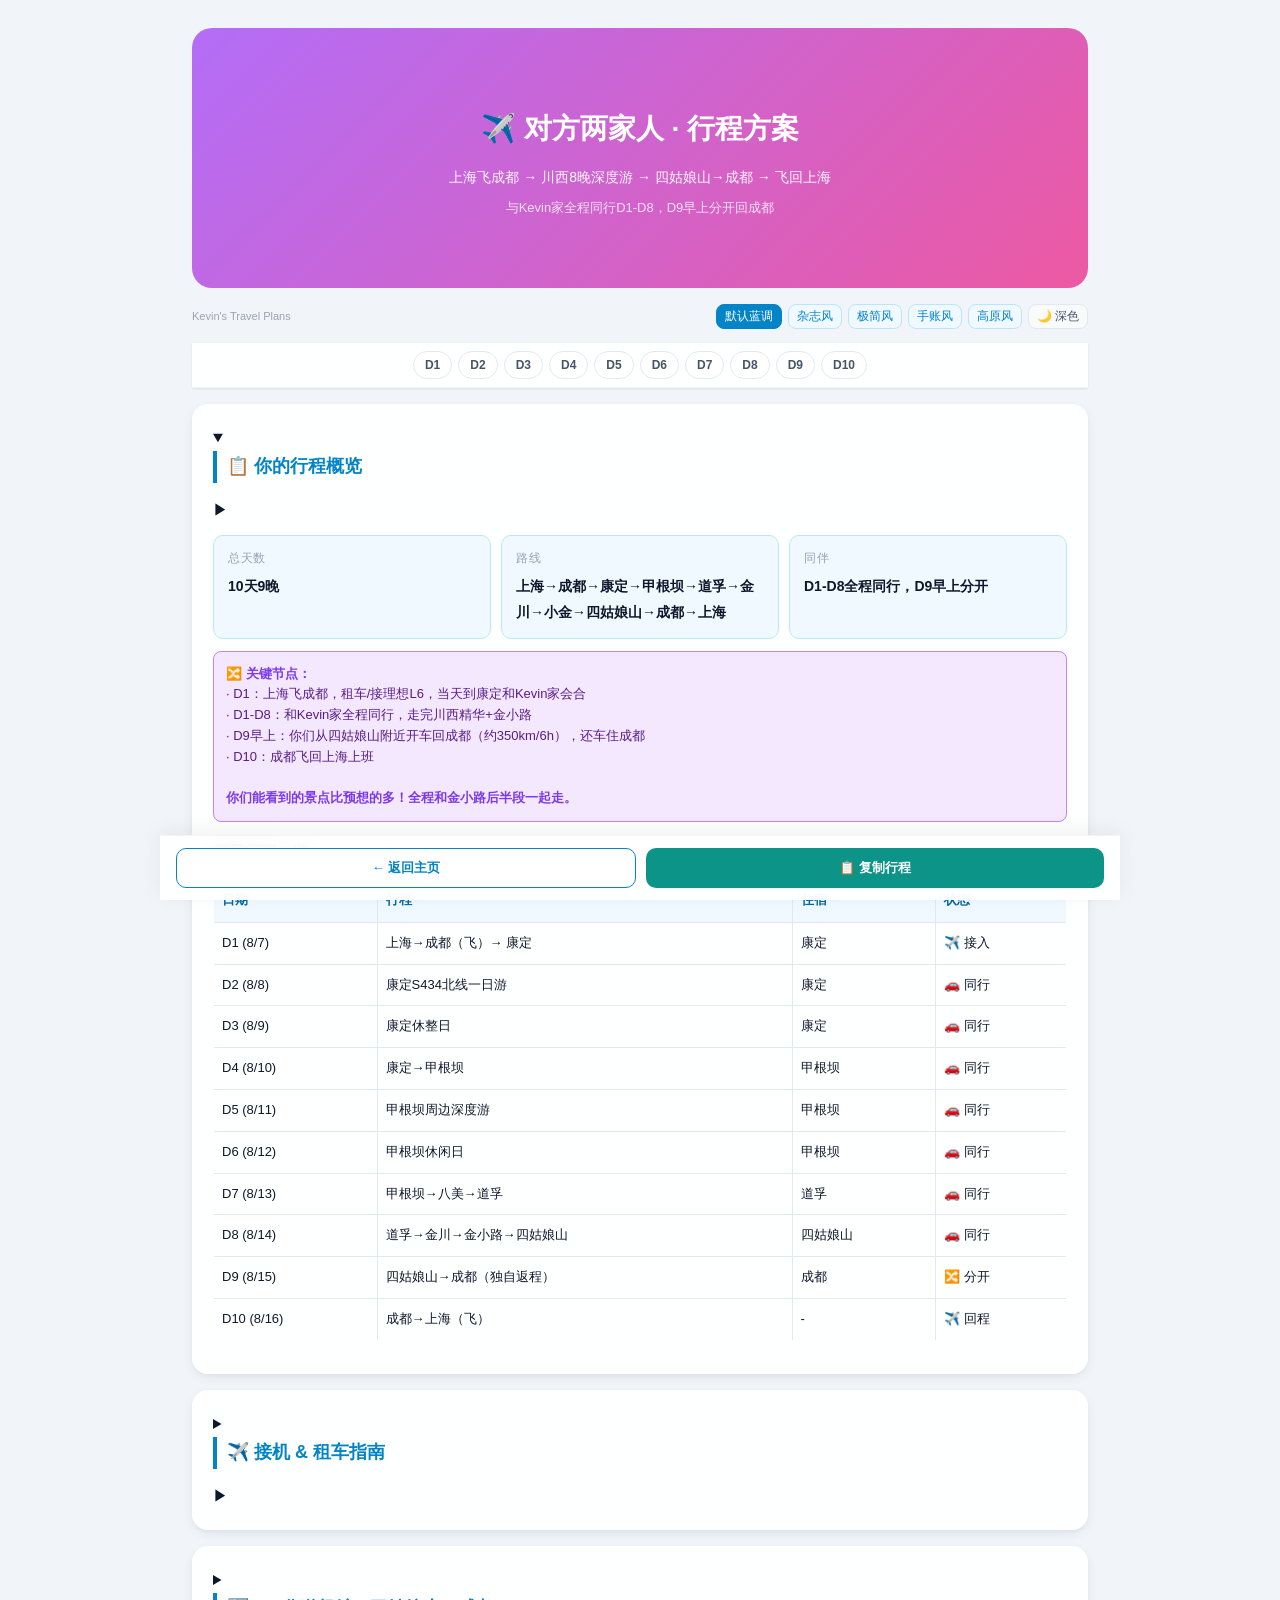
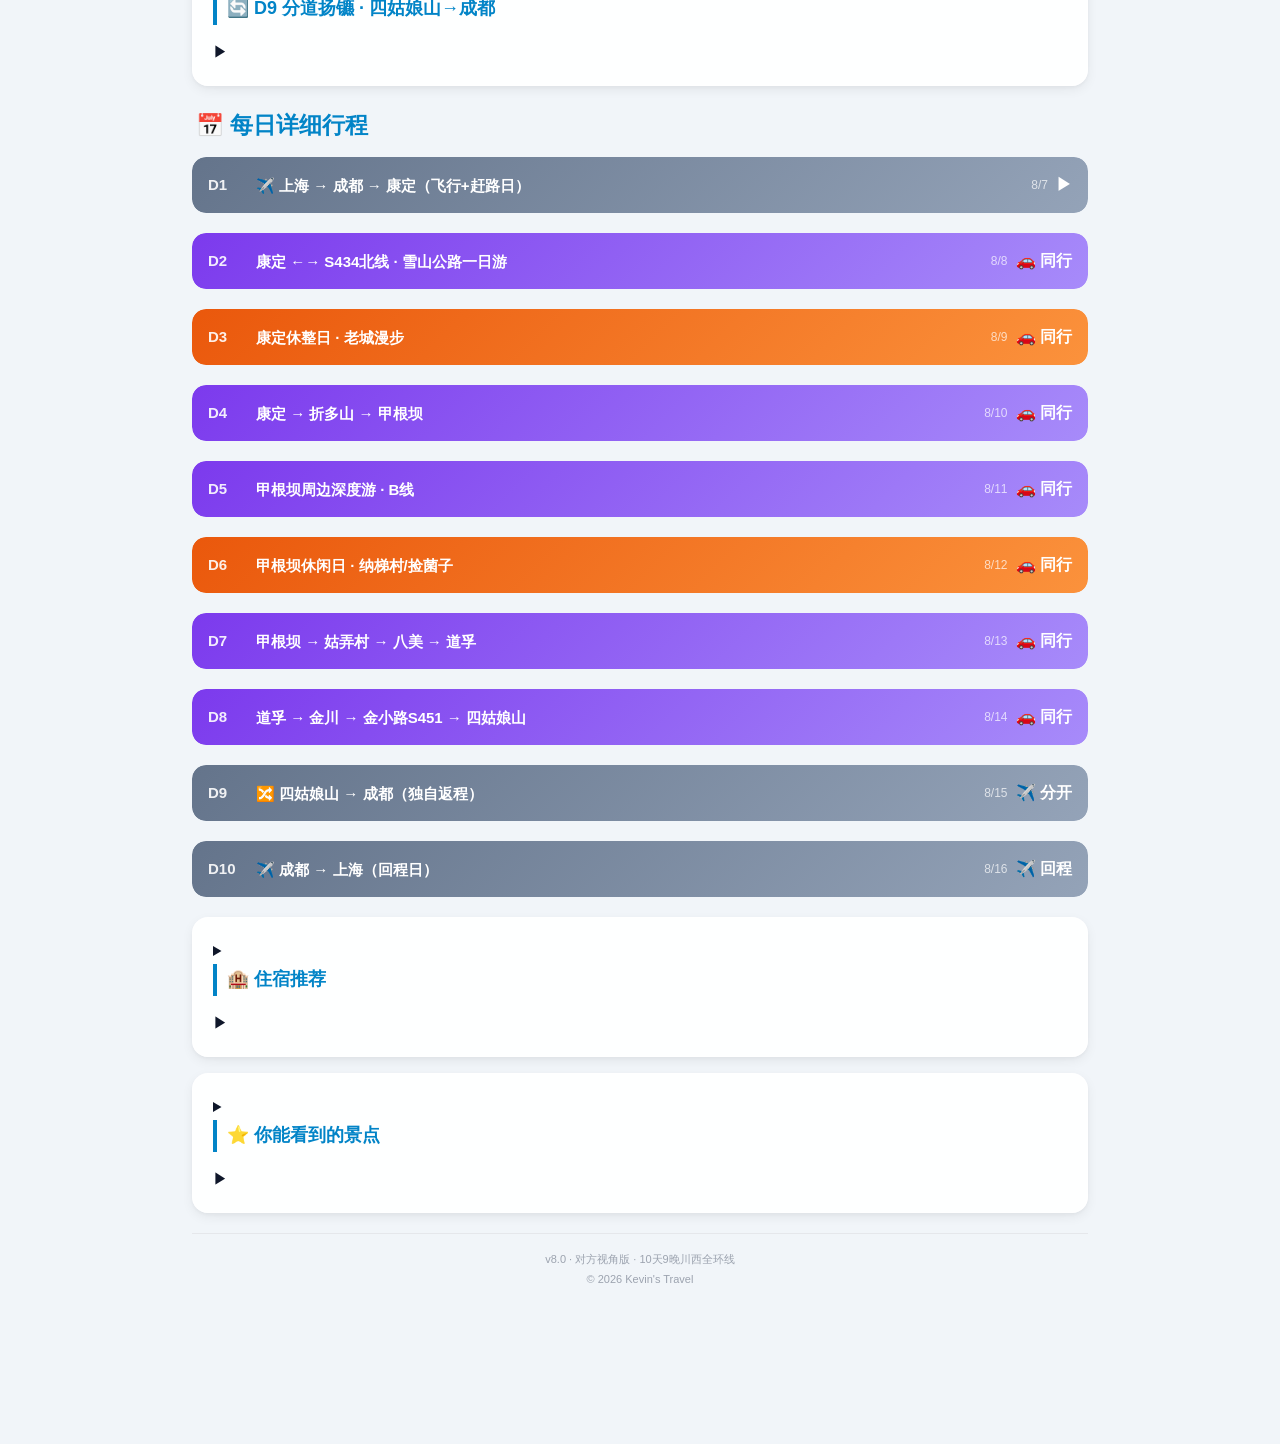
==== commit 51df4dfc: "v8.2-paired-trip-correct-timeline" ====
--- a/paired-trip.html
+++ b/paired-trip.html
@@ -3,7 +3,7 @@
 <head>
     <meta charset="UTF-8">
     <meta name="viewport" content="width=device-width, initial-scale=1.0, minimum-scale=1.0, maximum-scale=5.0">
-    <meta name="description" content="川西自驾·双方并行方案（对方视角）：8/7上海飞成都 → 8晚川西深度游 → 8/14道孚→成都还车 → 8/16上海">
+    <meta name="description" content="川西自驾·对方视角版：全程同行D1-D8，D9早上从四姑娘山附近开车回成都还车，D10飞回上海">
     <title>川西自驾·对方版 | V8.0</title>
     <link rel="icon" href="data:image/svg+xml,<svg xmlns=%22http://www.w3.org/2000/svg%22 viewBox=%220 0 100 100%22><text y=%22.9em%22 font-size=%2290%22>✈️</text></svg>">
     <link rel="preconnect" href="https://fonts.googleapis.com">
@@ -121,8 +121,8 @@
 <div class="container" id="content">
     <div class="header">
         <h1>✈️ 对方两家人 · 行程方案</h1>
-        <p>上海飞成都 → 川西8晚深度游 → 道孚返成都 → 飞回上海</p>
-        <p style="font-size:13px;margin-top:8px;opacity:0.8;">与Kevin一家同行 D1-D6，之后独自返回</p>
+        <p>上海飞成都 → 川西8晚深度游 → 四姑娘山→成都 → 飞回上海</p>
+        <p style="font-size:13px;margin-top:8px;opacity:0.8;">与Kevin家全程同行D1-D8，D9早上分开回成都</p>
     </div>
 
     <div style="display:flex;justify-content:space-between;align-items:center;margin:-4px 0 14px;">
@@ -150,7 +150,6 @@
             <button class="day-nav-btn" data-target="day-8">D8</button>
             <button class="day-nav-btn" data-target="day-9">D9</button>
             <button class="day-nav-btn" data-target="day-10">D10</button>
-            <button class="day-nav-btn" data-target="day-11">D11</button>
         </div>
     </div>
 
@@ -163,40 +162,35 @@
             </summary>
             
             <div class="info-grid">
-                <div class="info-item"><span class="label">总天数</span><span class="value">9天8晚</span></div>
-                <div class="info-item"><span class="label">路线</span><span class="value">上海→成都→康定→甲根坝→道孚→成都</span></div>
-                <div class="info-item"><span class="label">同伴</span><span class="value">与Kevin家 D1-D6 同路，D7 分开</span></div>
+                <div class="info-item"><span class="label">总天数</span><span class="value">10天9晚</span></div>
+                <div class="info-item"><span class="label">路线</span><span class="value">上海→成都→康定→甲根坝→道孚→金川→小金→四姑娘山→成都→上海</span></div>
+                <div class="info-item"><span class="label">同伴</span><span class="value">D1-D8全程同行，D9早上分开</span></div>
             </div>
 
             <div class="split-note">
                 <strong>🔀 关键节点：</strong><br>
-                · D1/D2：各自赶路到成都<br>
-                · D3-D6：与Kevin家一起走川西精华（康定→甲根坝→道孚）<br>
-                · D7：从道孚自驾回成都（约450km），当晚入住成都<br>
-                · D8：成都市区自由活动/采购<br>
-                · D9：成都飞回上海<br>
+                · D1：上海飞成都，租车/接理想L6，当天到康定和Kevin家会合<br>
+                · D1-D8：和Kevin家全程同行，走完川西精华+金小路<br>
+                · D9早上：你们从四姑娘山附近开车回成都（约350km/6h），还车住成都<br>
+                · D10：成都飞回上海上班<br>
                 <br>
-                <strong>你们不需要走金小路后半段！全程只走前半段精华。</strong>
+                <strong>你们能看到的景点比预想的多！全程和金小路后半段一起走。</strong>
             </div>
 
             <h3>每日行程一览</h3>
             <table>
                 <tr><th>日期</th><th>行程</th><th>住宿</th><th>状态</th></tr>
-                <tr><td>D1 (8/7)</td><td>上海 → 成都（飞）</td><td>成都</td><td>✈️ 飞行</td></tr>
-                <tr><td>D2 (8/8)</td><td>成都出发 → 泸定桥 → 康定</td><td>康定</td><td>🚗 同行</td></tr>
-                <tr><td>D3 (8/9)</td><td>康定S434北线一日游</td><td>康定</td><td>🚗 同行</td></tr>
-                <tr><td>D4 (8/10)</td><td>康定休整日</td><td>康定</td><td>🚗 同行</td></tr>
-                <tr><td>D5 (8/11)</td><td>康定 → 折多山 → 甲根坝</td><td>甲根坝</td><td>🚗 同行</td></tr>
-                <tr><td>D6 (8/12)</td><td>甲根坝周边深度游</td><td>甲根坝</td><td>🚗 同行</td></tr>
-                <tr><td>D7 (8/13)</td><td>甲根坝 → 道孚（最后半日）</td><td>道孚</td><td>🚗 同行</td></tr>
-                <tr><td>D8 (8/14)</td><td>道孚 → 成都（独自返程）</td><td>成都</td><td>✈️ 分开</td></tr>
-                <tr><td>D9 (8/15)</td><td>成都自由活动/采购</td><td>成都</td><td>🏠 休整</td></tr>
-                <tr><td>D10 (8/16)</td><td>成都 → 上海（飞）</td><td>-</td><td>✈️ 回程</td></tr>
+                <tr><td>D1 (8/7)</td><td>上海→成都（飞）→ 康定</td><td>康定</td><td>✈️ 接入</td></tr>
+                <tr><td>D2 (8/8)</td><td>康定S434北线一日游</td><td>康定</td><td>🚗 同行</td></tr>
+                <tr><td>D3 (8/9)</td><td>康定休整日</td><td>康定</td><td>🚗 同行</td></tr>
+                <tr><td>D4 (8/10)</td><td>康定→甲根坝</td><td>甲根坝</td><td>🚗 同行</td></tr>
+                <tr><td>D5 (8/11)</td><td>甲根坝周边深度游</td><td>甲根坝</td><td>🚗 同行</td></tr>
+                <tr><td>D6 (8/12)</td><td>甲根坝休闲日</td><td>甲根坝</td><td>🚗 同行</td></tr>
+                <tr><td>D7 (8/13)</td><td>甲根坝→八美→道孚</td><td>道孚</td><td>🚗 同行</td></tr>
+                <tr><td>D8 (8/14)</td><td>道孚→金川→金小路→四姑娘山</td><td>四姑娘山</td><td>🚗 同行</td></tr>
+                <tr><td>D9 (8/15)</td><td>四姑娘山→成都（独自返程）</td><td>成都</td><td>🔀 分开</td></tr>
+                <tr><td>D10 (8/16)</td><td>成都→上海（飞）</td><td>-</td><td>✈️ 回程</td></tr>
             </table>
-
-            <p style="margin-top:12px;font-size:13px;color:var(--text-light);">
-                💡 Kevin家继续走完金小路后半段，你们在D8道孚就分开啦。
-            </p>
         </details>
     </div>
 
@@ -210,14 +204,14 @@
             <div class="reason">
                 <strong>🛬 D1 到达成都</strong>
                 <p>建议航班：上海浦东/虹桥 → 成都天府机场</p>
-                <p>推荐航班时段：08:00-12:00 到达</p>
-                <p>下飞机后：在天府机场取租车 / 与Kevin家汇合</p>
+                <p>推荐航班时段：08:00-12:00 到达（上午航班优先）</p>
+                <p>下飞机后：天府机场取租车 / 与Kevin家汇合</p>
             </div>
             <div class="reason">
-                <strong>🚗 D2 正式加入行程</strong>
-                <p>D2 与Kevin家一起从成都出发</p>
-                <p>集合时间：09:00 成都出发</p>
-                <p>集合地点：Kevin家在成都的酒店门口</p>
+                <strong>🚗 D1 下午：成都→康定</strong>
+                <p>和Kevin家一起出发，走G5京昆高速→康定</p>
+                <p>里程约140km，行车约2.5小时</p>
+                <p>晚上到康定入住，和Kevin家正式会合</p>
             </div>
             <div class="tip-box">
                 <h4>⚠️ 注意</h4>
@@ -231,31 +225,31 @@
     <div class="card">
         <details>
             <summary>
-                <h2>🔄 D8 分道扬镳 · 道孚→成都</h2>
+                <h2>🔄 D9 分道扬镳 · 四姑娘山→成都</h2>
                 <span class="arrow">▶</span>
             </summary>
             <div class="split-note">
-                <strong>你们和Kevin家在这一天分开！</strong><br>
-                Kevin家继续往金川方向走，你们独自返回成都。
+                <strong>今天你和Kevin家分开啦！</strong><br>
+                Kevin家继续往重庆方向走，你独自返回成都。
             </div>
             <div class="reason">
-                <strong>🚗 D8 道孚 → 成都</strong>
-                <p>里程：约 450km</p>
-                <p>时间：约 6-7 小时</p>
-                <p>路线：道孚 → G317南下 → 马尔康 → 汶川 → 成都</p>
-                <p>路况：全程柏油路/高速为主，轿车无压力</p>
+                <strong>🚗 D9 四姑娘山 → 成都</strong>
+                <p>里程：约 350km</p>
+                <p>时间：约 6 小时</p>
+                <p>路线：四姑娘山 → G350 → 巴朗山隧道 → 映秀 → 都江堰 → 成都</p>
+                <p>路况：全程柏油路，轿车无压力</p>
             </div>
             <div class="reason">
                 <strong>📍 时间参考</strong>
-                <p>08:00 道孚出发</p>
-                <p>10:00 经过马尔康</p>
-                <p>13:00 经过汶川/映秀</p>
-                <p>15:00-16:00 到达成都</p>
+                <p>08:00 四姑娘山出发</p>
+                <p>10:00 经过巴朗山隧道</p>
+                <p>12:00 经过映秀</p>
+                <p>14:00-15:00 到达成都</p>
             </div>
             <div class="tip-box">
-                <h4>💡 D8 晚上安排</h4>
+                <h4>💡 D9 晚上安排</h4>
                 到达成都后还车，入住成都酒店休息。<br>
-                D9 可以逛宽窄巷子、吃火锅、采购特产，为第二天飞上海做准备。
+                晚上可以吃顿好的犒劳自己，明天飞上海。
             </div>
         </details>
     </div>
@@ -268,19 +262,18 @@
         <details>
             <summary class="day-title">
                 <span class="day-num">D1</span>
-                <span class="day-text">✈️ 上海 → 成都（飞行日）</span>
+                <span class="day-text">✈️ 上海 → 成都 → 康定（飞行+赶路日）</span>
                 <span class="day-date">8/7</span>
                 <span>▶</span>
             </summary>
             <div class="day-content">
-                <p><strong>交通方式：</strong>飞机</p>
-                <p><strong>航班建议：</strong>上海浦东/虹桥 → 成都天府机场</p>
-                <p><strong>建议时段：</strong>08:00-12:00 到达（上午航班优先）</p>
-                <p><strong>下午安排：</strong>天府机场取租车 / 前往Kevin家酒店集合</p>
-                <p><strong>晚上：</strong>成都休整，早休息，明天正式进川西</p>
+                <p><strong>上午：</strong>上海浦东/虹桥 → 成都天府机场（飞行约3小时）</p>
+                <p><strong>中午：</strong>到达成都，取租车/接理想L6，和Kevin家汇合</p>
+                <p><strong>下午：</strong>成都 → G5京昆高速 → 康定（约140km/2.5h）</p>
+                <p><strong>晚上：</strong>康定入住，和Kevin家正式会合吃晚饭</p>
                 <div class="tip-box">
                     <h4>⚠️ 注意</h4>
-                    飞机上注意补水，到达成都不必外出，早点休息。
+                    当天比较赶，飞机上注意补水。到康定时海拔约2500m，注意不要剧烈运动。
                 </div>
             </div>
         </details>
@@ -291,48 +284,13 @@
         <details>
             <summary class="day-title">
                 <span class="day-num">D2</span>
-                <span class="day-text">成都 → 泸定桥 → 雅家埂 → 康定</span>
+                <span class="day-text">康定 ←→ S434北线 · 雪山公路一日游</span>
                 <span class="day-date">8/8</span>
                 <span>🚗 同行</span>
             </summary>
             <div class="day-content">
-                <p><strong>出发时间：</strong>09:00 · 预计到达：17:00</p>
-                <p><strong>总里程：</strong>~300km</p>
-                <p><strong>路线：</strong>成都 → G5京昆高速 → 天全服务区 → 泸定桥 → 榆磨路 → 雅家埂垭口 → 二郎山隧道 → 康定</p>
-
-                <h3>📍 今日亮点</h3>
-                <table>
-                    <tr><th>节点</th><th>类型</th><th>时间</th></tr>
-                    <tr><td>天全服务区</td><td><span class="tag tag-pass">路过</span></td><td>11:00</td></tr>
-                    <tr><td>泸定桥</td><td><span class="tag tag-must">必去</span></td><td>12:00-14:00</td></tr>
-                    <tr><td>雅家埂垭口</td><td><span class="tag tag-must">必去</span></td><td>15:00-16:00</td></tr>
-                    <tr><td>康定入住</td><td>住宿</td><td>17:00+</td></tr>
-                </table>
-
-                <div class="reason">
-                    <strong>🎯 泸定桥</strong><br>
-                    桥上走一走，桥下看大渡河奔腾。门票10元，游玩约1.5-2小时。
-                </div>
-                <div class="reason">
-                    <strong>🎯 雅家埂垭口</strong><br>
-                    红石滩+雪山倒影罕见景观，8月雨季更容易看到云海。穿冲锋衣，垭口风大。
-                </div>
-            </div>
-        </details>
-    </div>
-
-    <!-- D3 -->
-    <div class="day-card" id="day-3" data-phase="together">
-        <details>
-            <summary class="day-title">
-                <span class="day-num">D3</span>
-                <span class="day-text">康定 ←→ S434北线 · 雪山公路一日游</span>
-                <span class="day-date">8/9</span>
-                <span>🚗 同行</span>
-            </summary>
-            <div class="day-content">
                 <p><strong>活动范围：</strong>康定 → S434北线 → 康定（往返约120km）</p>
-                <p><strong>节奏：</strong>全天在路上，但不远，沿途随时停车拍照</p>
+                <p><strong>节奏：</strong>全天在路上，沿途随时停车拍照</p>
 
                 <h3>📍 今日亮点</h3>
                 <table>
@@ -352,13 +310,13 @@
         </details>
     </div>
 
-    <!-- D4 -->
-    <div class="day-card" id="day-4" data-phase="rest">
-        <details>
-            <summary class="day-title">
-                <span class="day-num">D4</span>
+    <!-- D3 -->
+    <div class="day-card" id="day-3" data-phase="rest">
+        <details>
+            <summary class="day-title">
+                <span class="day-num">D3</span>
                 <span class="day-text">康定休整日 · 老城漫步</span>
-                <span class="day-date">8/10</span>
+                <span class="day-date">8/9</span>
                 <span>🚗 同行</span>
             </summary>
             <div class="day-content">
@@ -378,21 +336,17 @@
                     <strong>🎯 康定老城区</strong><br>
                     溜溜城老街+情歌广场，被低估的康定玩法。街上有很多藏餐和川菜馆，价格比景区便宜。
                 </div>
-                <div class="reason">
-                    <strong>🎯 甘孜州博物馆</strong><br>
-                    免费三层六个馆，了解甘孜藏族文化的好去处。雨天首选。
-                </div>
-            </div>
-        </details>
-    </div>
-
-    <!-- D5 -->
-    <div class="day-card" id="day-5" data-phase="together">
-        <details>
-            <summary class="day-title">
-                <span class="day-num">D5</span>
+            </div>
+        </details>
+    </div>
+
+    <!-- D4 -->
+    <div class="day-card" id="day-4" data-phase="together">
+        <details>
+            <summary class="day-title">
+                <span class="day-num">D4</span>
                 <span class="day-text">康定 → 折多山 → 甲根坝</span>
-                <span class="day-date">8/11</span>
+                <span class="day-date">8/10</span>
                 <span>🚗 同行</span>
             </summary>
             <div class="day-content">
@@ -409,10 +363,6 @@
                 </table>
 
                 <div class="reason">
-                    <strong>🎯 折多山（4298m）</strong><br>
-                    "康巴第一关"，垭口风大穿冲锋衣，拍照10分钟即可。注意不要剧烈运动。
-                </div>
-                <div class="reason">
                     <strong>🎯 甲根坝</strong><br>
                     被称为"川西小瑞士"，田园溪流+雪山组合，全程最松弛的小众秘境。下午可以在河边散步。
                 </div>
@@ -420,13 +370,13 @@
         </details>
     </div>
 
-    <!-- D6 -->
-    <div class="day-card" id="day-6" data-phase="together">
-        <details>
-            <summary class="day-title">
-                <span class="day-num">D6</span>
+    <!-- D5 -->
+    <div class="day-card" id="day-5" data-phase="together">
+        <details>
+            <summary class="day-title">
+                <span class="day-num">D5</span>
                 <span class="day-text">甲根坝周边深度游 · B线</span>
-                <span class="day-date">8/12</span>
+                <span class="day-date">8/11</span>
                 <span>🚗 同行</span>
             </summary>
             <div class="day-content">
@@ -446,9 +396,34 @@
                     <strong>🎯 夺让村土拨鼠</strong><br>
                     B线柏油路直达，5元/人喂土拨鼠。小朋友会非常喜欢！建议11点前到甲根坝后再出发。
                 </div>
-                <div class="reason">
-                    <strong>🎯 亚拢沟钙化滩</strong><br>
-                    路边直达的免费钙化池，被称为"迷你小黄龙"。水色乳白，拍照很出片。
+            </div>
+        </details>
+    </div>
+
+    <!-- D6 -->
+    <div class="day-card" id="day-6" data-phase="rest">
+        <details>
+            <summary class="day-title">
+                <span class="day-num">D6</span>
+                <span class="day-text">甲根坝休闲日 · 纳梯村/捡菌子</span>
+                <span class="day-date">8/12</span>
+                <span>🚗 同行</span>
+            </summary>
+            <div class="day-content">
+                <p><strong>活动范围：</strong>甲根坝周边</p>
+                <p><strong>节奏：</strong>完全放松，8月菌季特色体验</p>
+
+                <h3>📍 今日亮点</h3>
+                <table>
+                    <tr><th>节点</th><th>类型</th><th>时间</th></tr>
+                    <tr><td>纳梯村</td><td><span class="tag tag-alt">备选</span></td><td>10:00</td></tr>
+                    <tr><td>捡菌子体验</td><td><span class="tag tag-alt">备选</span></td><td>14:00</td></tr>
+                    <tr><td>甲根坝河边散步</td><td>休闲</td><td>16:00</td></tr>
+                </table>
+
+                <div class="reason">
+                    <strong>🎯 8月菌季特别体验</strong><br>
+                    跟民宿老板上山捡菌子！小朋友一定会喜欢，晚上可以尝尝自己捡的鲜菌。
                 </div>
             </div>
         </details>
@@ -459,99 +434,105 @@
         <details>
             <summary class="day-title">
                 <span class="day-num">D7</span>
-                <span class="day-text">甲根坝 → 八美 → 道孚</span>
+                <span class="day-text">甲根坝 → 姑弄村 → 八美 → 道孚</span>
                 <span class="day-date">8/13</span>
                 <span>🚗 同行</span>
             </summary>
             <div class="day-content">
-                <p><strong>出发时间：</strong>09:00 · 预计到达：15:00</p>
-                <p><strong>总里程：</strong>~150km</p>
-                <p><strong>路线：</strong>甲根坝 → 新都桥 → 八美镇 → G548 → 道孚</p>
+                <p><strong>出发时间：</strong>09:00 · 预计到达：17:00</p>
+                <p><strong>总里程：</strong>~200km</p>
+                <p><strong>路线：</strong>甲根坝 → 姑弄村 → G548 → 八美镇 → 道孚</p>
 
                 <h3>📍 今日亮点</h3>
                 <table>
                     <tr><th>节点</th><th>类型</th><th>时间</th></tr>
-                    <tr><td>塔公草原远观</td><td><span class="tag tag-pass">路过</span></td><td>10:00</td></tr>
-                    <tr><td>八美镇</td><td><span class="tag tag-pass">路过</span></td><td>12:00</td></tr>
-                    <tr><td>道孚入住</td><td>住宿</td><td>15:00</td></tr>
-                </table>
-
-                <div class="reason">
-                    <strong>🎯 八美镇顺游</strong><br>
-                    途经墨石公园（异域星球地质）、惠远寺（康区最古老黄教寺庙）。时间紧可以路过拍照，不进景区。
-                </div>
-                <div class="tip-box">
-                    <h4>⚠️ 晚上注意</h4>
-                    道孚海拔2980m，今晚是到达最高住宿点。注意多喝水，不要剧烈运动。明天是最后一天川西，下午要独自返回成都。
+                    <tr><td>姑弄村</td><td><span class="tag tag-must">推荐</span></td><td>10:30-12:00</td></tr>
+                    <tr><td>八美镇</td><td><span class="tag tag-pass">路过</span></td><td>13:00</td></tr>
+                    <tr><td>墨石公园</td><td><span class="tag tag-pass">路过</span></td><td>14:00</td></tr>
+                    <tr><td>惠远寺</td><td><span class="tag tag-alt">备选</span></td><td>15:00</td></tr>
+                    <tr><td>泰宁古镇</td><td><span class="tag tag-alt">备选</span></td><td>16:00</td></tr>
+                    <tr><td>道孚入住</td><td>住宿</td><td>17:00+</td></tr>
+                </table>
+
+                <div class="reason">
+                    <strong>🎯 姑弄村</strong><br>
+                    面朝雅拉雪山草甸，午餐野餐核心站。可以在这里吃午饭看雪山。
                 </div>
             </div>
         </details>
     </div>
 
     <!-- D8 -->
-    <div class="day-card" id="day-8" data-phase="travel">
+    <div class="day-card" id="day-8" data-phase="together">
         <details>
             <summary class="day-title">
                 <span class="day-num">D8</span>
-                <span class="day-text">🔀 道孚 → 成都（独自返程）</span>
+                <span class="day-text">道孚 → 金川 → 金小路S451 → 四姑娘山</span>
                 <span class="day-date">8/14</span>
+                <span>🚗 同行</span>
+            </summary>
+            <div class="day-content">
+                <p><strong>出发时间：</strong>08:00 · 预计到达：19:00</p>
+                <p><strong>总里程：</strong>~343km</p>
+                <p><strong>路线：</strong>道孚 → G248 → 金川 → S451金小路 → 小金 → 巴朗山隧道 → 四姑娘山</p>
+
+                <h3>📍 今日亮点</h3>
+                <table>
+                    <tr><th>节点</th><th>类型</th><th>时间</th></tr>
+                    <tr><td>金川</td><td>补给</td><td>10:00</td></tr>
+                    <tr><td>金小路S451</td><td><span class="tag tag-must">必去</span></td><td>11:30-14:30</td></tr>
+                    <tr><td>小金县</td><td>经过</td><td>15:00</td></tr>
+                    <tr><td>巴朗山隧道</td><td>翻越</td><td>17:00</td></tr>
+                    <tr><td>四姑娘山镇</td><td>住宿</td><td>19:00+</td></tr>
+                </table>
+
+                <div class="reason">
+                    <strong>🎯 金小路S451</strong><br>
+                    2026年新通车景观公路，88km雪山画廊串联金川与小金，被称为"川西小独库"。雪山、云海、彩林、草甸、藏寨一路铺展。
+                </div>
+                <div class="reason">
+                    <strong>🎯 卡玛村（免费替代墨石公园）</strong><br>
+                    导航"卡玛桥"拍墨石同款地貌，607赞验证。
+                </div>
+            </div>
+        </details>
+    </div>
+
+    <!-- D9 分开 -->
+    <div class="day-card" id="day-9" data-phase="travel">
+        <details>
+            <summary class="day-title">
+                <span class="day-num">D9</span>
+                <span class="day-text">🔀 四姑娘山 → 成都（独自返程）</span>
+                <span class="day-date">8/15</span>
                 <span>✈️ 分开</span>
             </summary>
             <div class="day-content">
                 <div class="split-note">
                     <strong>今天你和Kevin家分开啦！</strong><br>
-                    Kevin家继续往金川方向走，你独自开车回成都。
-                </div>
-
-                <p><strong>出发时间：</strong>08:00 · 预计到达：15:00-16:00</p>
-                <p><strong>总里程：</strong>~450km</p>
-                <p><strong>路线：</strong>道孚 → G317南下 → 马尔康 → 汶川/映秀 → 茂县 → 成都</p>
-                <p><strong>路况：</strong>全程柏油路/高速为主，轿车无压力</p>
+                    Kevin家继续往重庆方向走，你独自返回成都。
+                </div>
+
+                <p><strong>出发时间：</strong>08:00 · 预计到达：14:00-15:00</p>
+                <p><strong>总里程：</strong>~350km</p>
+                <p><strong>路线：</strong>四姑娘山 → G350 → 巴朗山隧道 → 映秀 → 都江堰 → 成都</p>
+                <p><strong>路况：</strong>全程柏油路，轿车无压力</p>
 
                 <h3>📍 时间节点</h3>
                 <table>
                     <tr><th>节点</th><th>时间</th><th>说明</th></tr>
-                    <tr><td>道孚出发</td><td>08:00</td><td>吃完早餐就走</td></tr>
-                    <tr><td>马尔康</td><td>10:00</td><td>中途休息/加油</td></tr>
-                    <tr><td>汶川/映秀</td><td>13:00</td><td>可路过映秀地震遗址（不去）</td></tr>
-                    <tr><td>成都到达</td><td>15:00-16:00</td><td>还车，入住酒店</td></tr>
+                    <tr><td>四姑娘山出发</td><td>08:00</td><td>吃完早餐就走</td></tr>
+                    <tr><td>巴朗山隧道</td><td>09:30</td><td>翻山隧道</td></tr>
+                    <tr><td>映秀</td><td>11:00</td><td>路过地震遗址（不去）</td></tr>
+                    <tr><td>都江堰</td><td>12:30</td><td>路过/简单逛逛</td></tr>
+                    <tr><td>成都到达</td><td>14:00-15:00</td><td>还车，入住酒店</td></tr>
                 </table>
 
                 <div class="tip-box">
                     <h4>⚠️ 注意</h4>
-                    · G317弯道较多，注意控制车速<br>
-                    · 经马尔康时可在加油站补满油再上高速<br>
-                    · 到达成都后直接还车，不要熬夜，明天飞上海
-                </div>
-            </div>
-        </details>
-    </div>
-
-    <!-- D9 -->
-    <div class="day-card" id="day-9" data-phase="rest">
-        <details>
-            <summary class="day-title">
-                <span class="day-num">D9</span>
-                <span class="day-text">成都自由活动 · 采购特产</span>
-                <span class="day-date">8/15</span>
-                <span>🏠 休整</span>
-            </summary>
-            <div class="day-content">
-                <p><strong>活动范围：</strong>成都市区</p>
-                <p><strong>节奏：</strong>完全自由，睡到自然醒</p>
-
-                <h3>📍 推荐安排</h3>
-                <table>
-                    <tr><th>活动</th><th>时间</th><th>说明</th></tr>
-                    <tr><td>宽窄巷子</td><td>10:00-12:00</td><td>逛吃逛吃，买伴手礼</td></tr>
-                    <tr><td>成都美食</td><td>12:00</td><td>火锅/串串/兔头</td></tr>
-                    <tr><td>锦里/武侯祠</td><td>14:00-16:00</td><td>悠闲逛逛</td></tr>
-                    <tr><td>采购特产</td><td>16:00</td><td>麻辣酱、茶叶、牛肉干</td></tr>
-                </table>
-
-                <div class="reason">
-                    <strong>🎯 采购建议</strong><br>
-                    宽窄巷子附近超市比价，别在景区买特产。推荐：张飞牛肉、灯影牛肉、四川泡菜、普洱茶。
+                    · 到达成都后直接还车<br>
+                    · 晚上住成都市区，为第二天飞上海做准备<br>
+                    · 可以顺便吃顿火锅犒劳自己 😊
                 </div>
             </div>
         </details>
@@ -591,11 +572,11 @@
             </summary>
             <table>
                 <tr><th>日期</th><th>城市</th><th>住宿建议</th><th>说明</th></tr>
-                <tr><td>D1</td><td>成都</td><td>天府机场附近</td><td>如果航班早，落地后就近住</td></tr>
-                <tr><td>D2-D4</td><td>康定</td><td>情歌广场城际酒店</td><td>Kevin已订，一起住</td></tr>
-                <tr><td>D5-D6</td><td>甲根坝</td><td>宗宫民宿/共梦林</td><td>Kevin已订，一起住</td></tr>
-                <tr><td>D7</td><td>道孚</td><td>待定</td><td>Kevin家可能不订了</td></tr>
-                <tr><td>D8</td><td>成都</td><td>市中心酒店</td><td>还车后自己订</td></tr>
+                <tr><td>D1</td><td>康定</td><td>情歌广场城际酒店</td><td>和Kevin家一起住</td></tr>
+                <tr><td>D2-D3</td><td>康定</td><td>情歌广场城际酒店</td><td>连住3晚</td></tr>
+                <tr><td>D4-D6</td><td>甲根坝</td><td>宗宫民宿/共梦林</td><td>连住3晚</td></tr>
+                <tr><td>D7</td><td>道孚</td><td>待定</td><td>和Kevin家一起住</td></tr>
+                <tr><td>D8</td><td>四姑娘山</td><td>新四姑娘山庄</td><td>和Kevin家一起住</td></tr>
                 <tr><td>D9</td><td>成都</td><td>市中心酒店</td><td>还车后自己订</td></tr>
             </table>
         </details>
@@ -610,18 +591,16 @@
             </summary>
             <table>
                 <tr><th>景点</th><th>等级</th><th>日期</th><th>说明</th></tr>
-                <tr><td>泸定桥</td><td><span class="tag tag-must">必去</span></td><td>D2</td><td>红军长征遗迹</td></tr>
-                <tr><td>雅家埂垭口</td><td><span class="tag tag-must">必去</span></td><td>D2</td><td>红石滩+雪山倒影</td></tr>
-                <tr><td>S434北线</td><td><span class="tag tag-must">必去</span></td><td>D3</td><td>贡嘎雪山正面公路</td></tr>
-                <tr><td>康定老城区</td><td><span class="tag tag-must">推荐</span></td><td>D4</td><td>溜溜城+情歌广场</td></tr>
-                <tr><td>折多山垭口</td><td><span class="tag tag-pass">路过</span></td><td>D5</td><td>4298m，拍照10分钟</td></tr>
-                <tr><td>甲根坝河谷</td><td><span class="tag tag-must">必去</span></td><td>D5-D6</td><td>川西小瑞士</td></tr>
-                <tr><td>提吾村</td><td><span class="tag tag-must">必去</span></td><td>D6</td><td>原始藏寨+青稞田</td></tr>
-                <tr><td>夺让村土拨鼠</td><td><span class="tag tag-must">必去</span></td><td>D6</td><td>5元/人互动</td></tr>
+                <tr><td>S434北线</td><td><span class="tag tag-must">必去</span></td><td>D2</td><td>贡嘎雪山正面公路</td></tr>
+                <tr><td>康定老城区</td><td><span class="tag tag-must">推荐</span></td><td>D3</td><td>溜溜城+情歌广场</td></tr>
+                <tr><td>折多山垭口</td><td><span class="tag tag-pass">路过</span></td><td>D4</td><td>4298m，拍照10分钟</td></tr>
+                <tr><td>甲根坝河谷</td><td><span class="tag tag-must">必去</span></td><td>D4-D6</td><td>川西小瑞士</td></tr>
+                <tr><td>提吾村</td><td><span class="tag tag-must">必去</span></td><td>D5</td><td>原始藏寨+青稞田</td></tr>
+                <tr><td>夺让村土拨鼠</td><td><span class="tag tag-must">必去</span></td><td>D5</td><td>5元/人互动</td></tr>
+                <tr><td>姑弄村</td><td><span class="tag tag-must">推荐</span></td><td>D7</td><td>雅拉雪山草甸</td></tr>
+                <tr><td>金小路S451</td><td><span class="tag tag-must">必去</span></td><td>D8</td><td>川西小独库</td></tr>
+                <tr><td>四姑娘山猫鼻梁</td><td><span class="tag tag-must">必去</span></td><td>D8</td><td>全景最佳机位</td></tr>
             </table>
-            <p style="margin-top:12px;font-size:13px;color:var(--text-light);">
-                💡 金小路S451、四姑娘山、猫鼻梁这些在后半段，你和Kevin家分开后就看不到了哦。
-            </p>
         </details>
     </div>
 
@@ -632,7 +611,7 @@
     </div>
 
     <div style="text-align:center;padding:16px;font-size:11px;color:#9CA3AF;border-top:1px solid #E5E7EB;margin-top:20px;line-height:1.8;">
-        v8.0 · 对方视角版 · 9天8晚川西精华<br>
+        v8.0 · 对方视角版 · 10天9晚川西全环线<br>
         © 2026 Kevin's Travel
     </div>
 </div>
@@ -673,16 +652,16 @@
 // Copy itinerary
 function copyItinerary() {
     const text = `川西自驾·对方版行程
-D1(8/7): 上海→成都（飞机）
-D2(8/8): 成都→泸定桥→雅家埂→康定
-D3(8/9): 康定S434北线一日游
-D4(8/10): 康定休整日
-D5(8/11): 康定→折多山→甲根坝
-D6(8/12): 甲根坝深度游（提吾村+土拨鼠）
+D1(8/7): 上海→成都→康定（飞行+赶路）
+D2(8/8): 康定S434北线一日游
+D3(8/9): 康定休整日
+D4(8/10): 康定→甲根坝
+D5(8/11): 甲根坝深度游（提吾村+土拨鼠）
+D6(8/12): 甲根坝休闲日（纳梯村/捡菌子）
 D7(8/13): 甲根坝→八美→道孚
-D8(8/14): 道孚→成都（独自返程）
-D9(8/15): 成都自由活动
-D10(8/16): 成都→上海（飞机）`;
+D8(8/14): 道孚→金川→金小路S451→四姑娘山
+D9(8/15): 四姑娘山→成都（独自返程）
+D10(8/16): 成都→上海（飞回上班）`;
     navigator.clipboard.writeText(text).then(() => alert('行程已复制到剪贴板'));
 }
 </script>
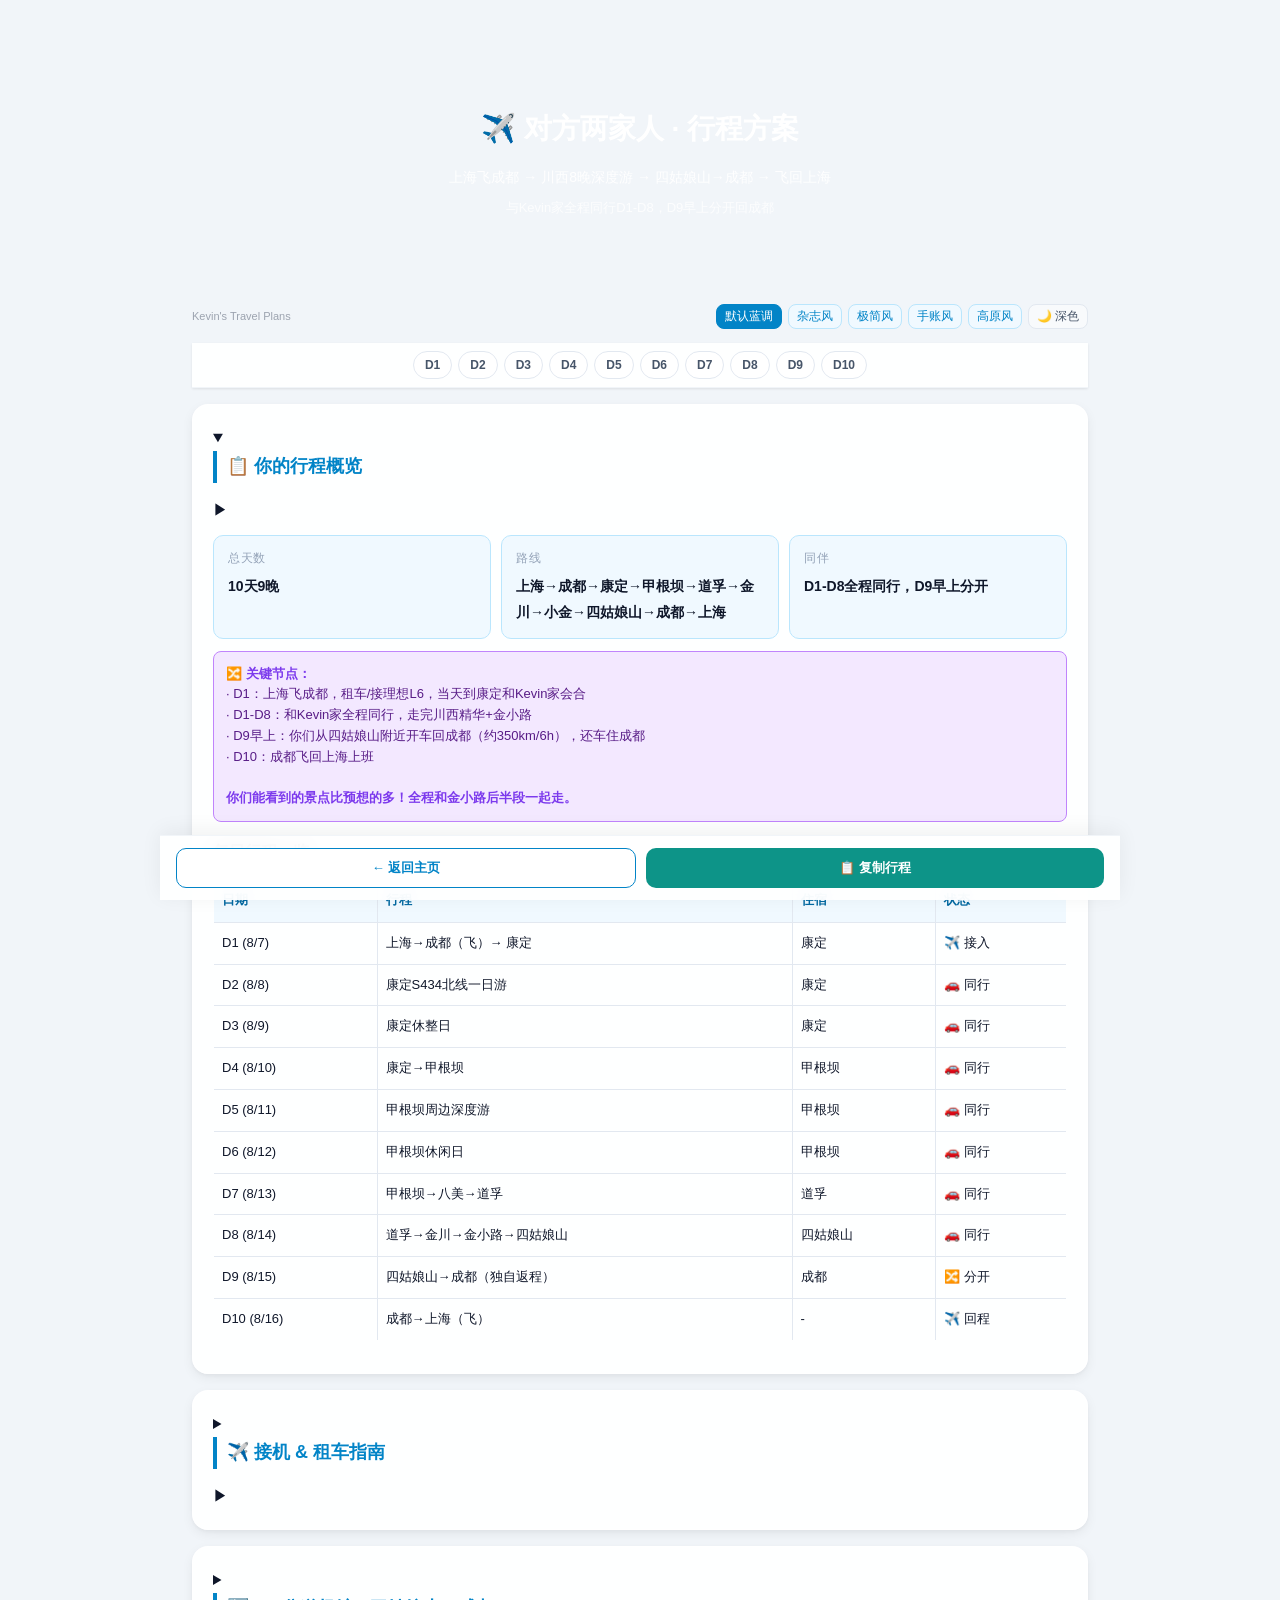
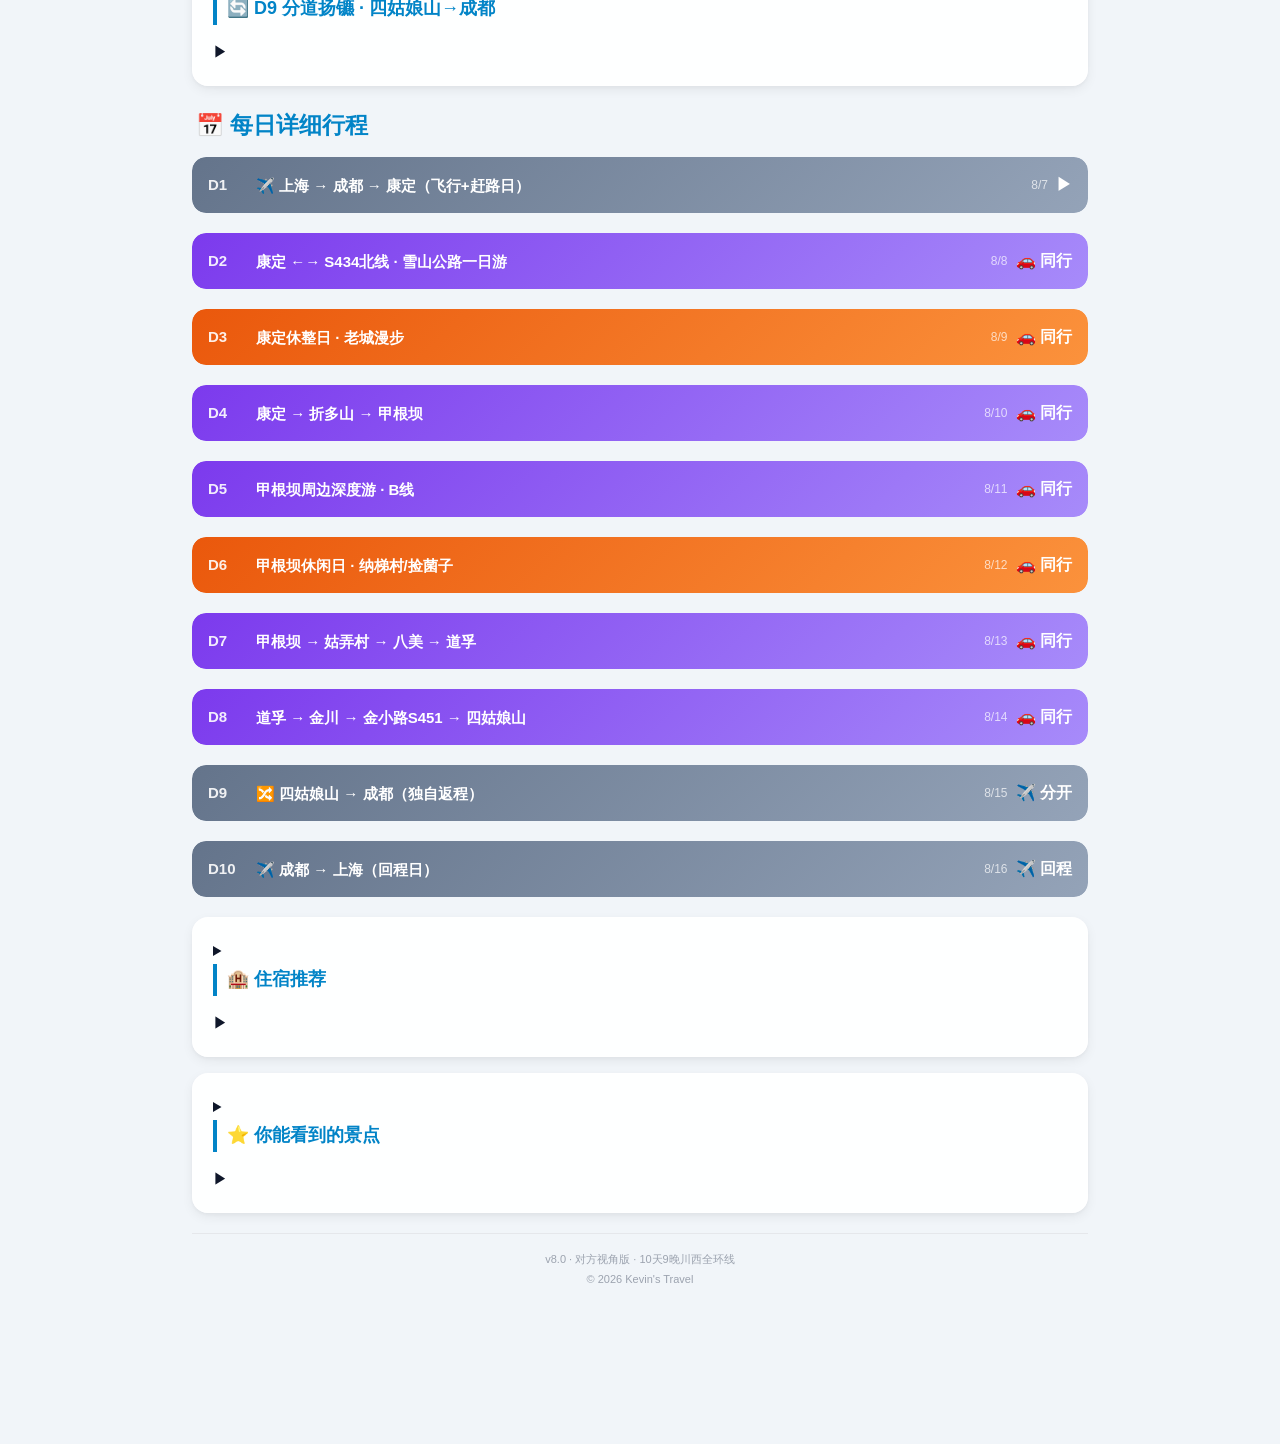
==== commit 1581eb5f: "v8.3-header-background-image" ====
--- a/paired-trip.html
+++ b/paired-trip.html
@@ -30,8 +30,11 @@
             display: flex; flex-direction: column; justify-content: center; align-items: center;
         }
         .header::before {
-            content: ''; position: absolute; inset: 0;
-            background: linear-gradient(135deg, rgba(168,85,247,0.85), rgba(236,72,153,0.9));
+            content: '';
+            position: absolute;
+            inset: 0;
+            background: url('https://platform-outputs.agnes-ai.space/images/t2i/c52bbadd032e4e80bf87395fa1976392.png') center/cover no-repeat;
+            filter: brightness(0.5) saturate(1.2);
             z-index: 0;
         }
         .header h1 { position: relative; z-index: 1; font-size: 28px; font-weight: 700; margin-bottom: 12px; }
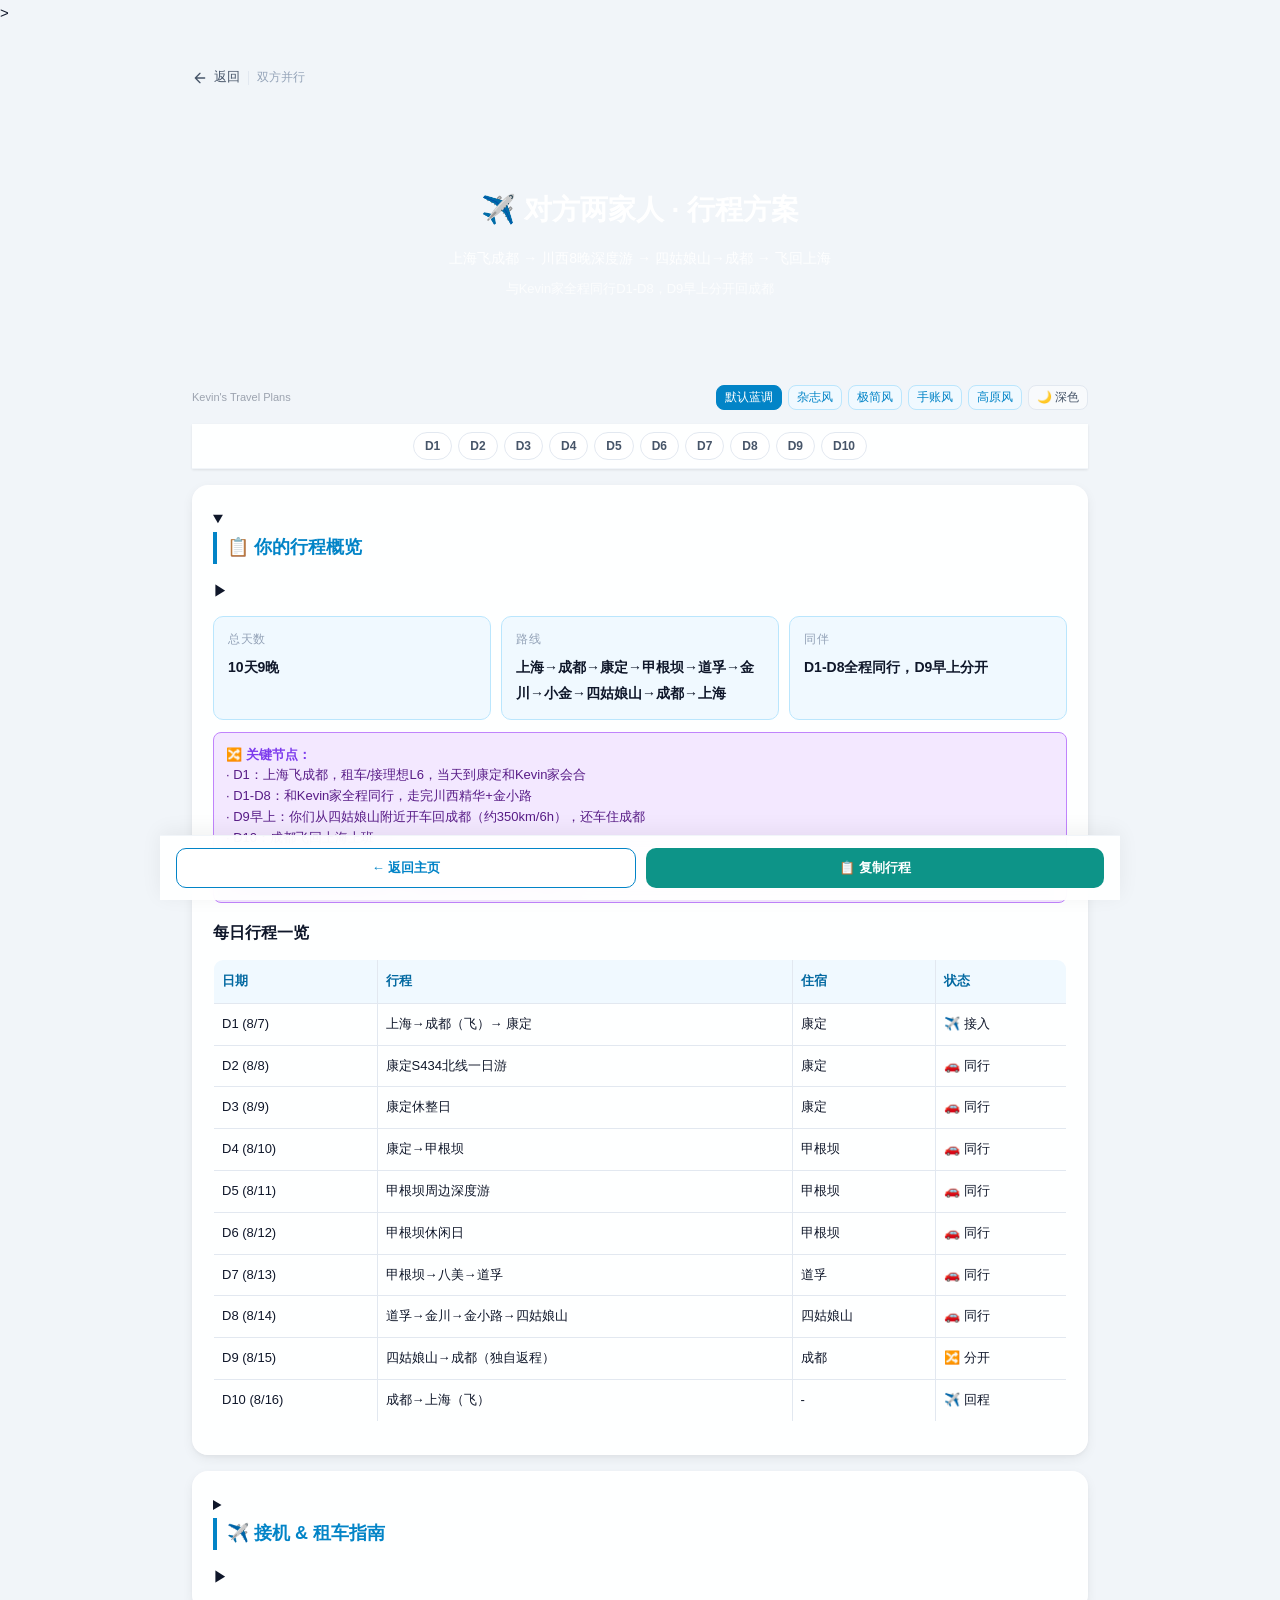
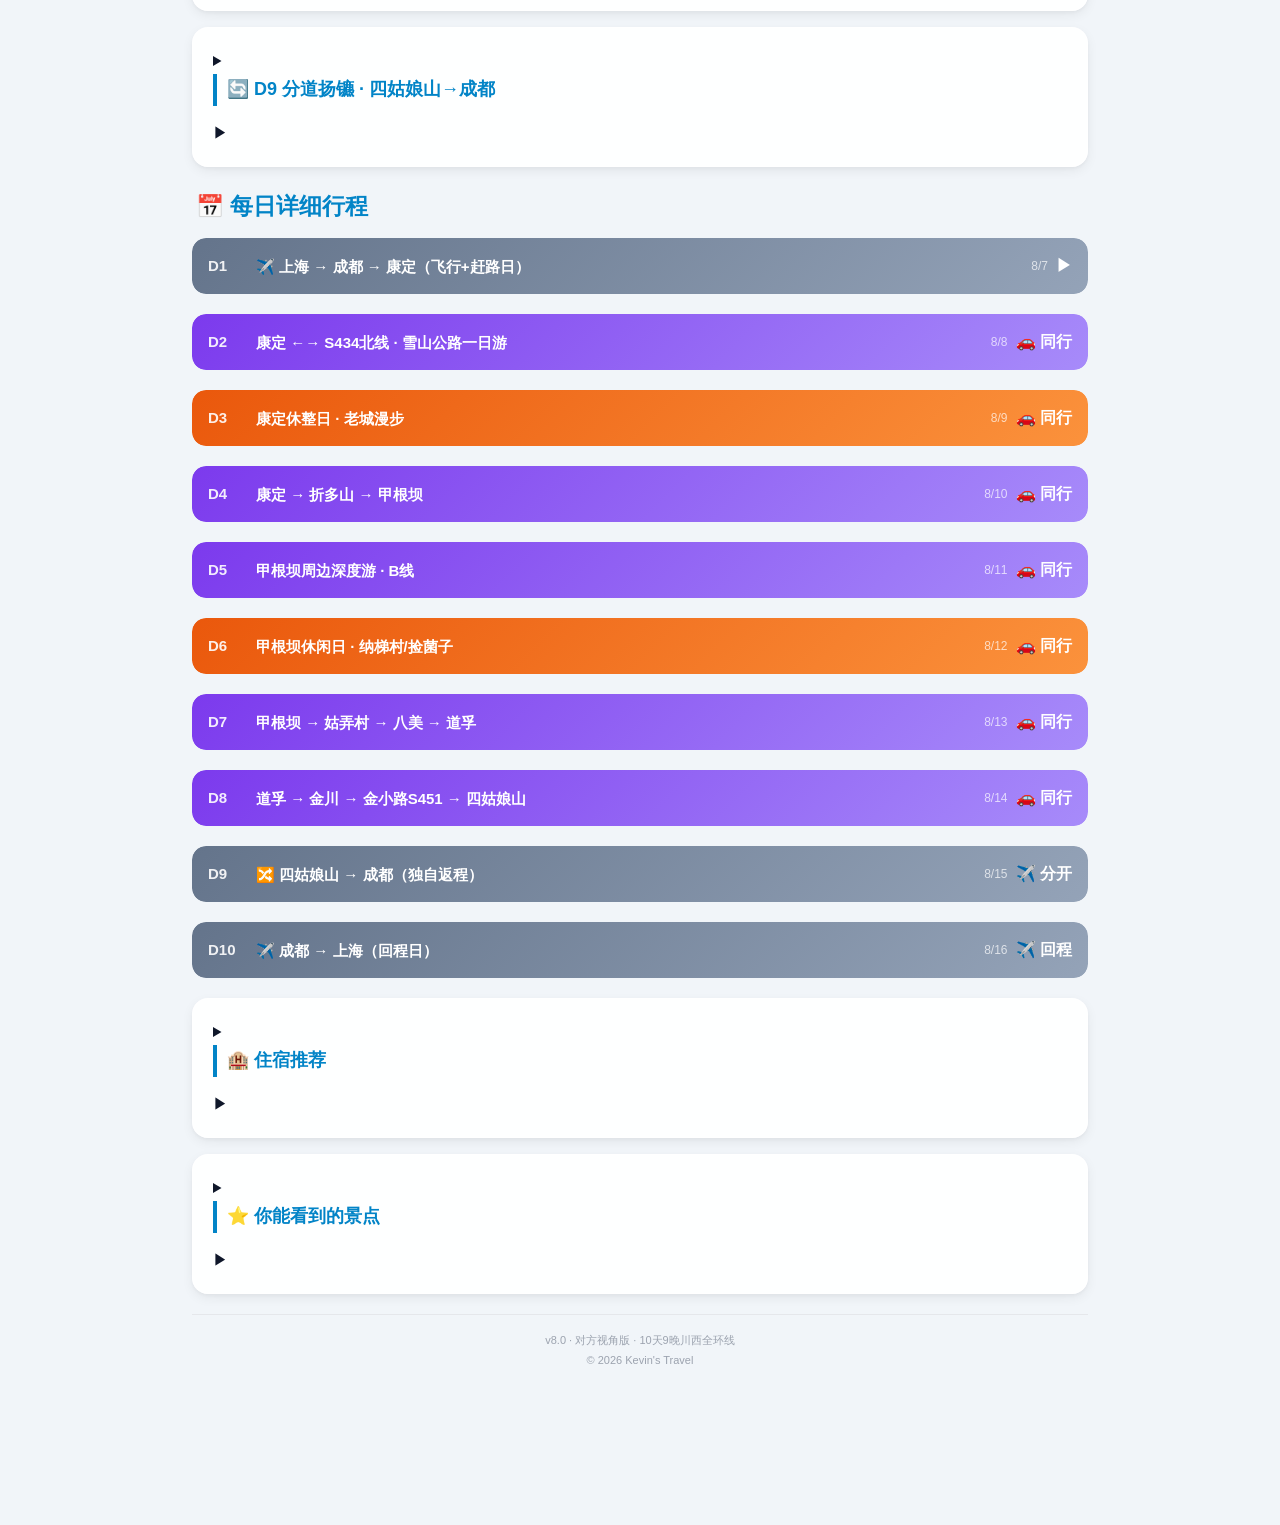
==== commit cc2e85d4: "v8.5-index-redesign: 全出血hero/路线轮播/返回导航/去emoji" ====
--- a/paired-trip.html
+++ b/paired-trip.html
@@ -5,7 +5,7 @@
     <meta name="viewport" content="width=device-width, initial-scale=1.0, minimum-scale=1.0, maximum-scale=5.0">
     <meta name="description" content="川西自驾·对方视角版：全程同行D1-D8，D9早上从四姑娘山附近开车回成都还车，D10飞回上海">
     <title>川西自驾·对方版 | V8.0</title>
-    <link rel="icon" href="data:image/svg+xml,<svg xmlns=%22http://www.w3.org/2000/svg%22 viewBox=%220 0 100 100%22><text y=%22.9em%22 font-size=%2290%22>✈️</text></svg>">
+    <link rel="icon" href="assets/icon-compass.jpg">>
     <link rel="preconnect" href="https://fonts.googleapis.com">
     <link rel="preconnect" href="https://fonts.gstatic.com" crossorigin>
     <link href="https://fonts.googleapis.com/css2?family=Noto+Serif+SC:wght@600;700&display=swap" rel="stylesheet">
@@ -118,10 +118,41 @@
         html.dark .btn-outline { background: transparent; color: var(--dark-primary); }
         html.dark .btn-green { background: var(--dark-teal); }
         html.dark a { color: var(--dark-primary); }
+
+        /* Back Bar */
+        .back-bar {
+            display: flex;
+            align-items: center;
+            gap: 8px;
+            padding: 12px 0;
+            margin-bottom: 8px;
+        }
+        .back-bar a {
+            display: inline-flex;
+            align-items: center;
+            gap: 6px;
+            text-decoration: none;
+            color: var(--text-secondary);
+            font-size: 13px;
+            font-weight: 500;
+            transition: color 0.15s ease;
+        }
+        .back-bar a:hover { color: var(--primary); }
+        .back-bar a svg {
+            width: 16px; height: 16px; stroke: currentColor; fill: none; stroke-width: 2; stroke-linecap: round; stroke-linejoin: round; }
+        .back-bar .sep {
+            width: 1px; height: 14px; background: var(--border); }
+        .back-bar .page-title {
+            font-size: 12px; color: var(--text-light); font-weight: 400; }
     </style>
 </head>
 <body>
 <div class="container" id="content">
+    <div class="back-bar">
+        <a href="index.html"><svg viewBox="0 0 24 24"><path d="M19 12H5M12 19l-7-7 7-7"/></svg>返回</a>
+        <div class="sep"></div>
+        <span class="page-title">双方并行</span>
+    </div>
     <div class="header">
         <h1>✈️ 对方两家人 · 行程方案</h1>
         <p>上海飞成都 → 川西8晚深度游 → 四姑娘山→成都 → 飞回上海</p>
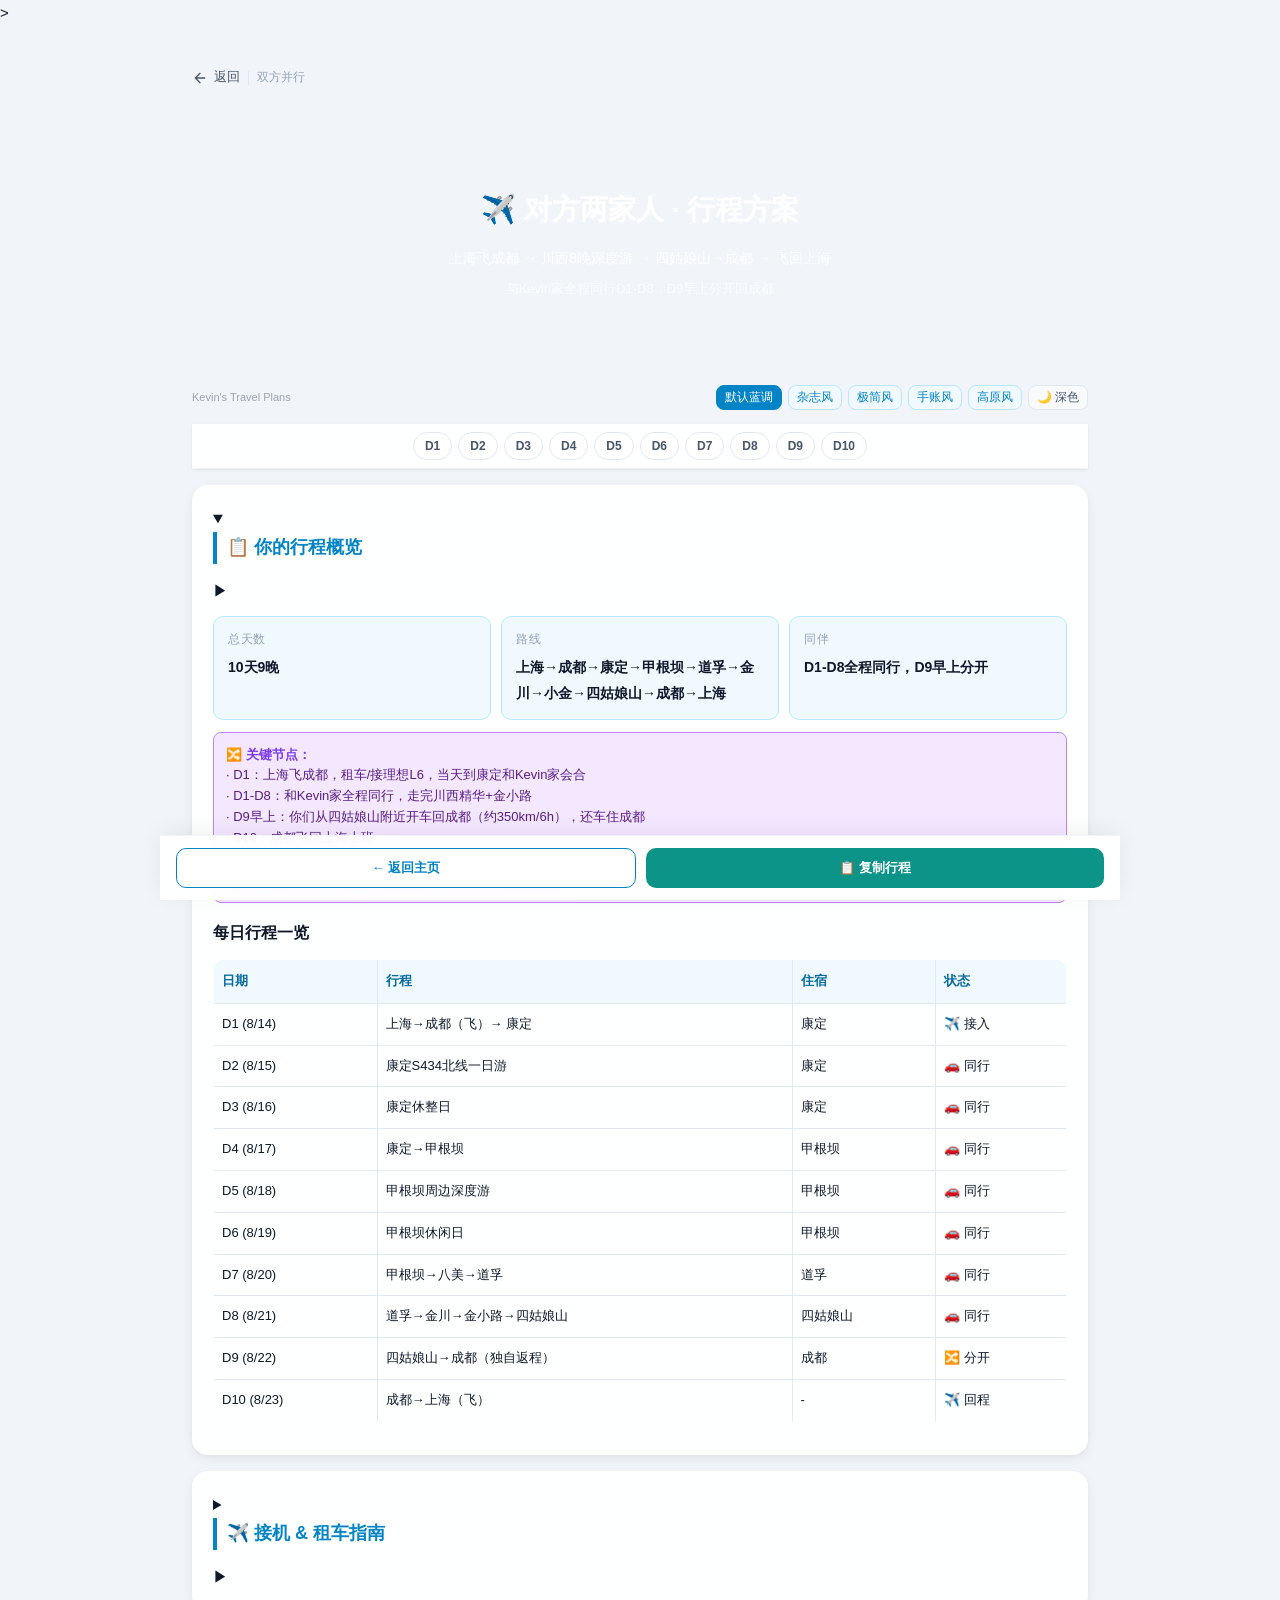
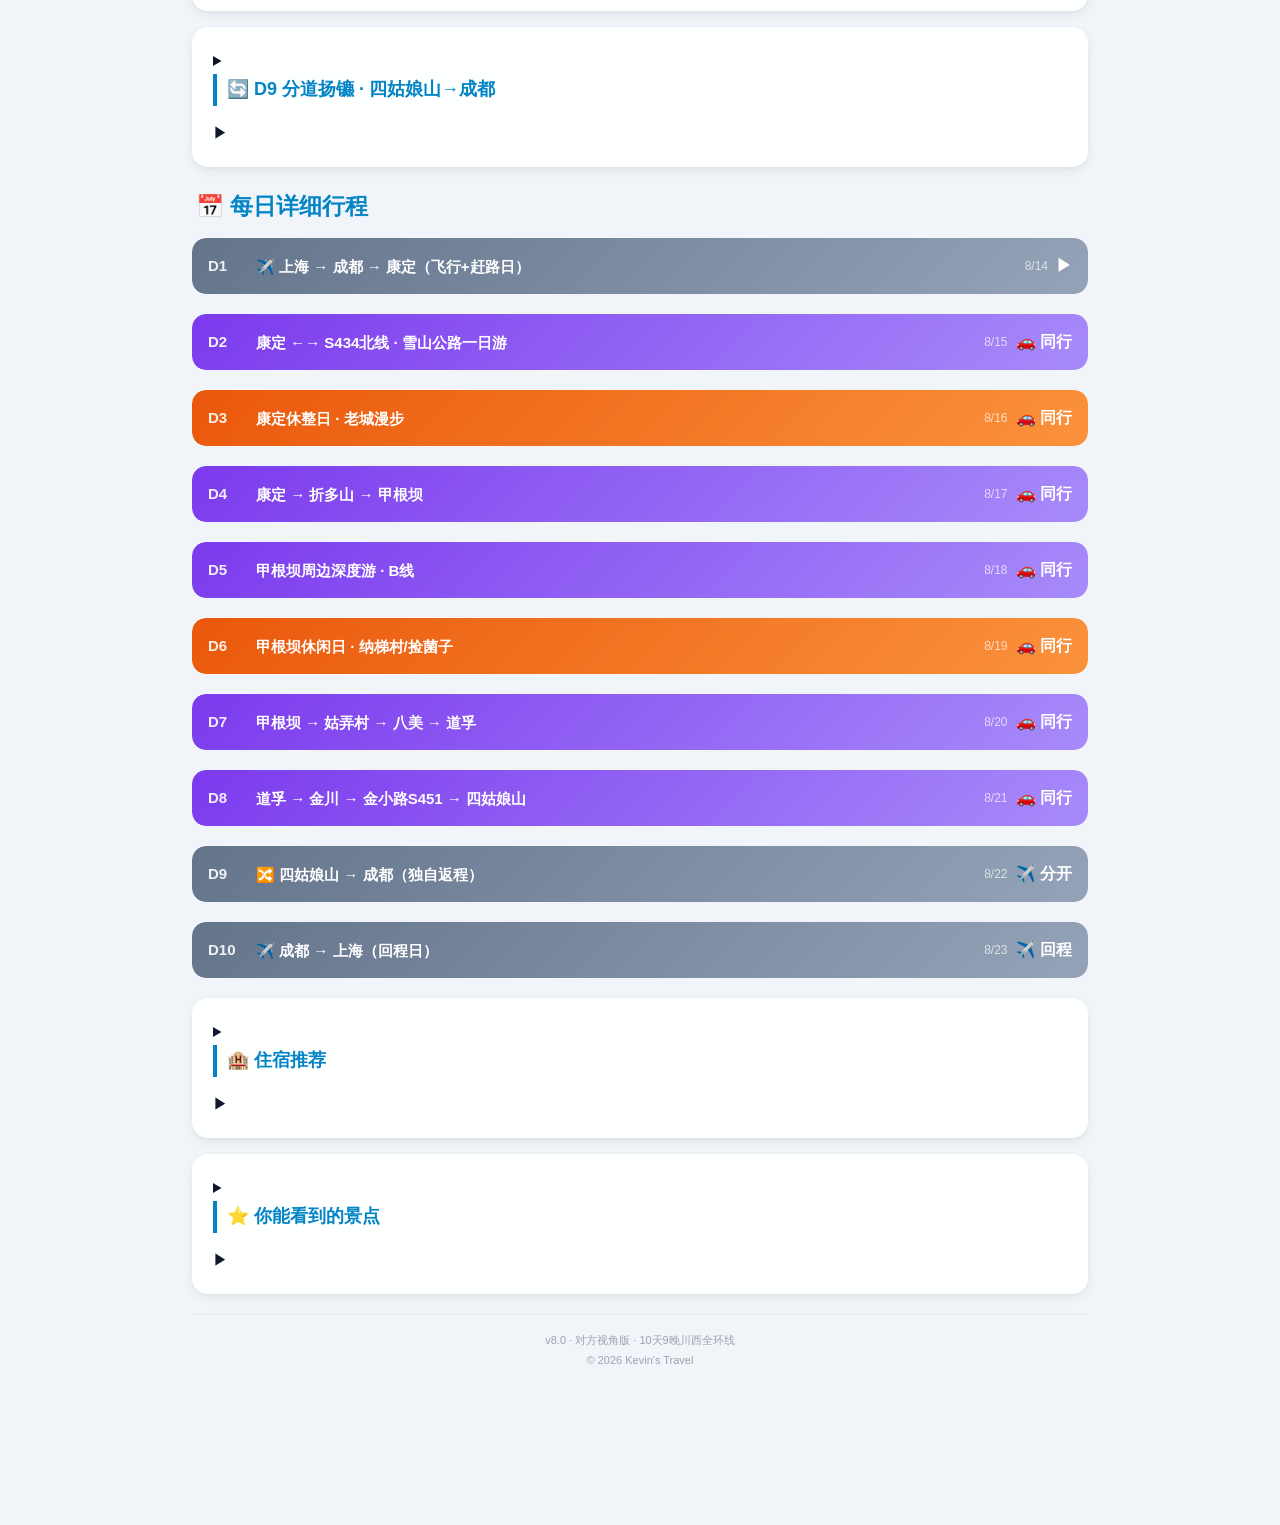
==== commit bc8c5320: "日期填充：west-sichuan 08/11-08/27，paired-trip 08/14-08/23" ====
--- a/paired-trip.html
+++ b/paired-trip.html
@@ -1,4 +1,4 @@
-<!DOCTYPE html>
+﻿<!DOCTYPE html>
 <html lang="zh-CN">
 <head>
     <meta charset="UTF-8">
@@ -214,16 +214,16 @@
             <h3>每日行程一览</h3>
             <table>
                 <tr><th>日期</th><th>行程</th><th>住宿</th><th>状态</th></tr>
-                <tr><td>D1 (8/7)</td><td>上海→成都（飞）→ 康定</td><td>康定</td><td>✈️ 接入</td></tr>
-                <tr><td>D2 (8/8)</td><td>康定S434北线一日游</td><td>康定</td><td>🚗 同行</td></tr>
-                <tr><td>D3 (8/9)</td><td>康定休整日</td><td>康定</td><td>🚗 同行</td></tr>
-                <tr><td>D4 (8/10)</td><td>康定→甲根坝</td><td>甲根坝</td><td>🚗 同行</td></tr>
-                <tr><td>D5 (8/11)</td><td>甲根坝周边深度游</td><td>甲根坝</td><td>🚗 同行</td></tr>
-                <tr><td>D6 (8/12)</td><td>甲根坝休闲日</td><td>甲根坝</td><td>🚗 同行</td></tr>
-                <tr><td>D7 (8/13)</td><td>甲根坝→八美→道孚</td><td>道孚</td><td>🚗 同行</td></tr>
-                <tr><td>D8 (8/14)</td><td>道孚→金川→金小路→四姑娘山</td><td>四姑娘山</td><td>🚗 同行</td></tr>
-                <tr><td>D9 (8/15)</td><td>四姑娘山→成都（独自返程）</td><td>成都</td><td>🔀 分开</td></tr>
-                <tr><td>D10 (8/16)</td><td>成都→上海（飞）</td><td>-</td><td>✈️ 回程</td></tr>
+                <tr><td>D1 (8/14)</td><td>上海→成都（飞）→ 康定</td><td>康定</td><td>✈️ 接入</td></tr>
+                <tr><td>D2 (8/15)</td><td>康定S434北线一日游</td><td>康定</td><td>🚗 同行</td></tr>
+                <tr><td>D3 (8/16)</td><td>康定休整日</td><td>康定</td><td>🚗 同行</td></tr>
+                <tr><td>D4 (8/17)</td><td>康定→甲根坝</td><td>甲根坝</td><td>🚗 同行</td></tr>
+                <tr><td>D5 (8/18)</td><td>甲根坝周边深度游</td><td>甲根坝</td><td>🚗 同行</td></tr>
+                <tr><td>D6 (8/19)</td><td>甲根坝休闲日</td><td>甲根坝</td><td>🚗 同行</td></tr>
+                <tr><td>D7 (8/20)</td><td>甲根坝→八美→道孚</td><td>道孚</td><td>🚗 同行</td></tr>
+                <tr><td>D8 (8/21)</td><td>道孚→金川→金小路→四姑娘山</td><td>四姑娘山</td><td>🚗 同行</td></tr>
+                <tr><td>D9 (8/22)</td><td>四姑娘山→成都（独自返程）</td><td>成都</td><td>🔀 分开</td></tr>
+                <tr><td>D10 (8/23)</td><td>成都→上海（飞）</td><td>-</td><td>✈️ 回程</td></tr>
             </table>
         </details>
     </div>
@@ -297,7 +297,7 @@
             <summary class="day-title">
                 <span class="day-num">D1</span>
                 <span class="day-text">✈️ 上海 → 成都 → 康定（飞行+赶路日）</span>
-                <span class="day-date">8/7</span>
+                <span class="day-date">8/14</span>
                 <span>▶</span>
             </summary>
             <div class="day-content">
@@ -319,7 +319,7 @@
             <summary class="day-title">
                 <span class="day-num">D2</span>
                 <span class="day-text">康定 ←→ S434北线 · 雪山公路一日游</span>
-                <span class="day-date">8/8</span>
+                <span class="day-date">8/15</span>
                 <span>🚗 同行</span>
             </summary>
             <div class="day-content">
@@ -350,7 +350,7 @@
             <summary class="day-title">
                 <span class="day-num">D3</span>
                 <span class="day-text">康定休整日 · 老城漫步</span>
-                <span class="day-date">8/9</span>
+                <span class="day-date">8/16</span>
                 <span>🚗 同行</span>
             </summary>
             <div class="day-content">
@@ -380,7 +380,7 @@
             <summary class="day-title">
                 <span class="day-num">D4</span>
                 <span class="day-text">康定 → 折多山 → 甲根坝</span>
-                <span class="day-date">8/10</span>
+                <span class="day-date">8/17</span>
                 <span>🚗 同行</span>
             </summary>
             <div class="day-content">
@@ -410,7 +410,7 @@
             <summary class="day-title">
                 <span class="day-num">D5</span>
                 <span class="day-text">甲根坝周边深度游 · B线</span>
-                <span class="day-date">8/11</span>
+                <span class="day-date">8/18</span>
                 <span>🚗 同行</span>
             </summary>
             <div class="day-content">
@@ -440,7 +440,7 @@
             <summary class="day-title">
                 <span class="day-num">D6</span>
                 <span class="day-text">甲根坝休闲日 · 纳梯村/捡菌子</span>
-                <span class="day-date">8/12</span>
+                <span class="day-date">8/19</span>
                 <span>🚗 同行</span>
             </summary>
             <div class="day-content">
@@ -469,7 +469,7 @@
             <summary class="day-title">
                 <span class="day-num">D7</span>
                 <span class="day-text">甲根坝 → 姑弄村 → 八美 → 道孚</span>
-                <span class="day-date">8/13</span>
+                <span class="day-date">8/20</span>
                 <span>🚗 同行</span>
             </summary>
             <div class="day-content">
@@ -502,7 +502,7 @@
             <summary class="day-title">
                 <span class="day-num">D8</span>
                 <span class="day-text">道孚 → 金川 → 金小路S451 → 四姑娘山</span>
-                <span class="day-date">8/14</span>
+                <span class="day-date">8/21</span>
                 <span>🚗 同行</span>
             </summary>
             <div class="day-content">
@@ -538,7 +538,7 @@
             <summary class="day-title">
                 <span class="day-num">D9</span>
                 <span class="day-text">🔀 四姑娘山 → 成都（独自返程）</span>
-                <span class="day-date">8/15</span>
+                <span class="day-date">8/22</span>
                 <span>✈️ 分开</span>
             </summary>
             <div class="day-content">
@@ -578,7 +578,7 @@
             <summary class="day-title">
                 <span class="day-num">D10</span>
                 <span class="day-text">✈️ 成都 → 上海（回程日）</span>
-                <span class="day-date">8/16</span>
+                <span class="day-date">8/23</span>
                 <span>✈️ 回程</span>
             </summary>
             <div class="day-content">
@@ -686,16 +686,16 @@
 // Copy itinerary
 function copyItinerary() {
     const text = `川西自驾·对方版行程
-D1(8/7): 上海→成都→康定（飞行+赶路）
-D2(8/8): 康定S434北线一日游
-D3(8/9): 康定休整日
-D4(8/10): 康定→甲根坝
-D5(8/11): 甲根坝深度游（提吾村+土拨鼠）
-D6(8/12): 甲根坝休闲日（纳梯村/捡菌子）
-D7(8/13): 甲根坝→八美→道孚
-D8(8/14): 道孚→金川→金小路S451→四姑娘山
-D9(8/15): 四姑娘山→成都（独自返程）
-D10(8/16): 成都→上海（飞回上班）`;
+D1(8/14): 上海→成都→康定（飞行+赶路）
+D2(8/15): 康定S434北线一日游
+D3(8/16): 康定休整日
+D4(8/17): 康定→甲根坝
+D5(8/18): 甲根坝深度游（提吾村+土拨鼠）
+D6(8/19): 甲根坝休闲日（纳梯村/捡菌子）
+D7(8/20): 甲根坝→八美→道孚
+D8(8/21): 道孚→金川→金小路S451→四姑娘山
+D9(8/22): 四姑娘山→成都（独自返程）
+D10(8/23): 成都→上海（飞回上班）`;
     navigator.clipboard.writeText(text).then(() => alert('行程已复制到剪贴板'));
 }
 </script>
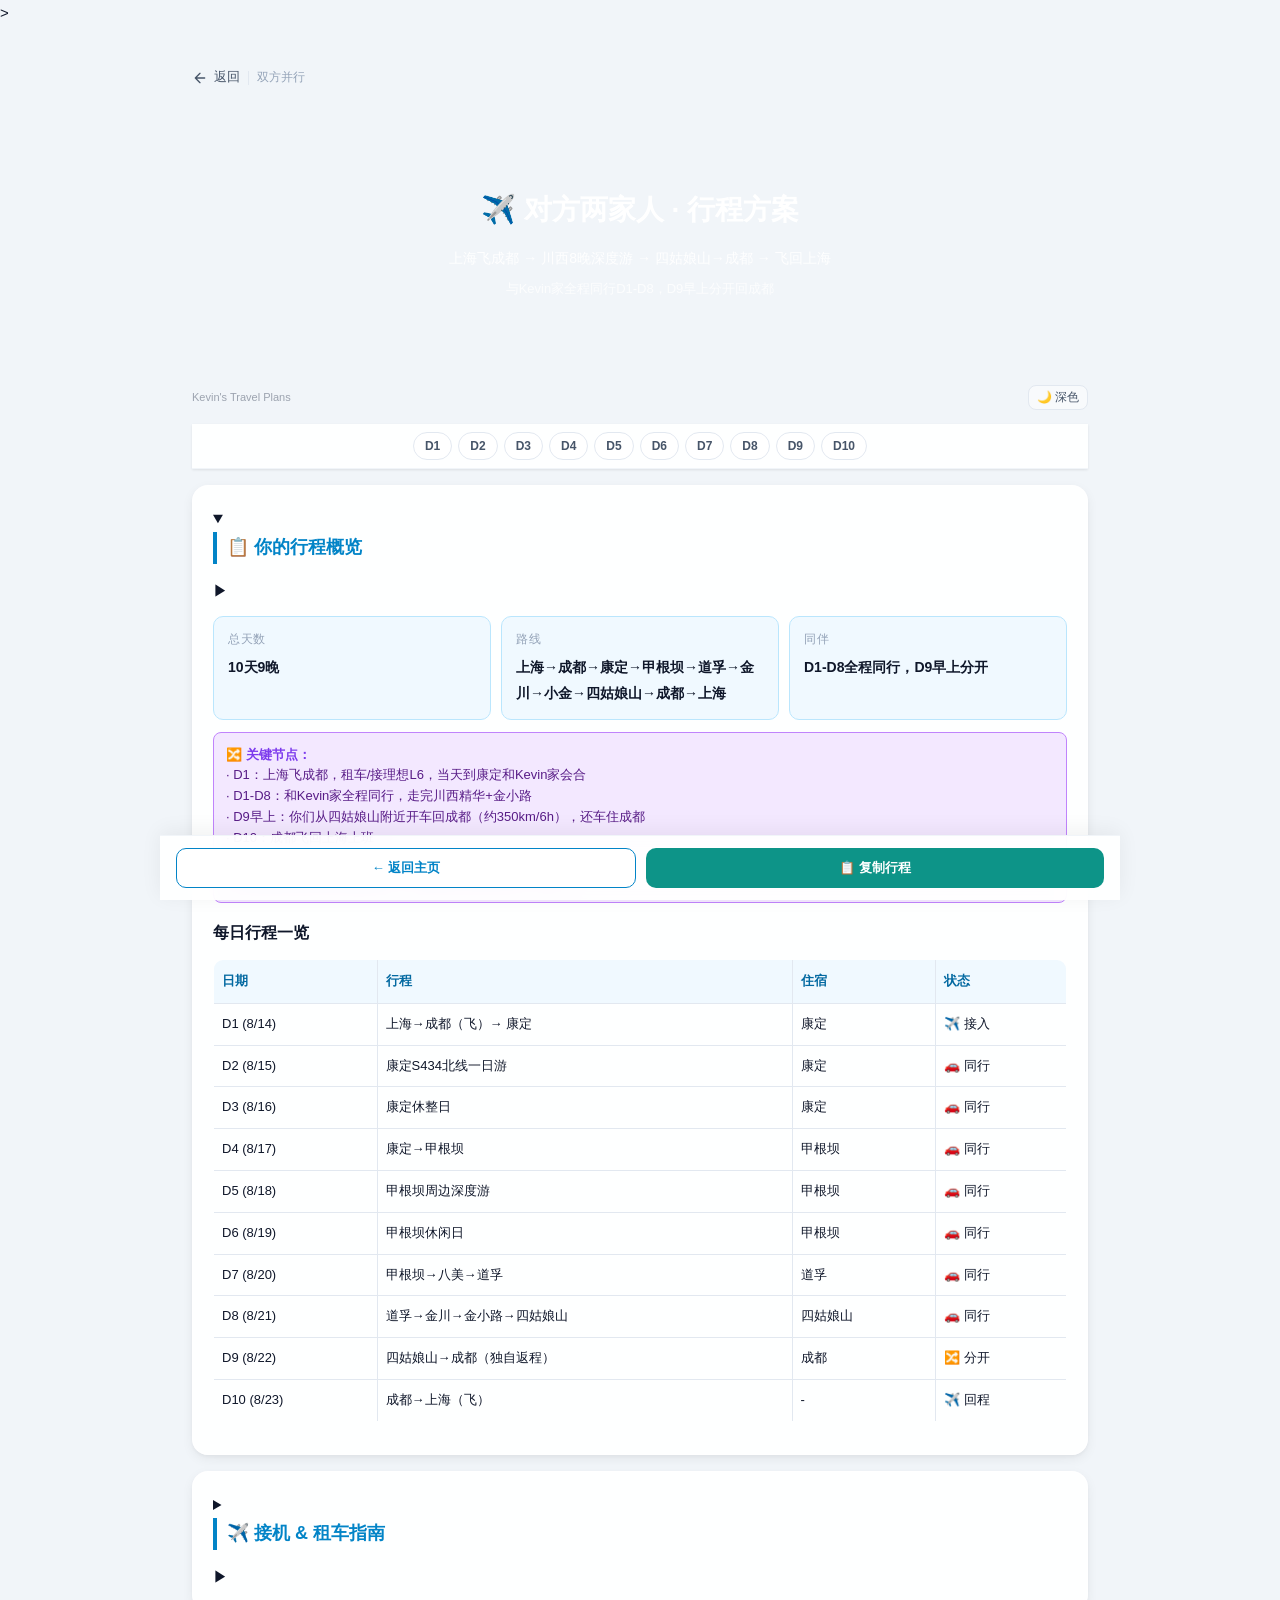
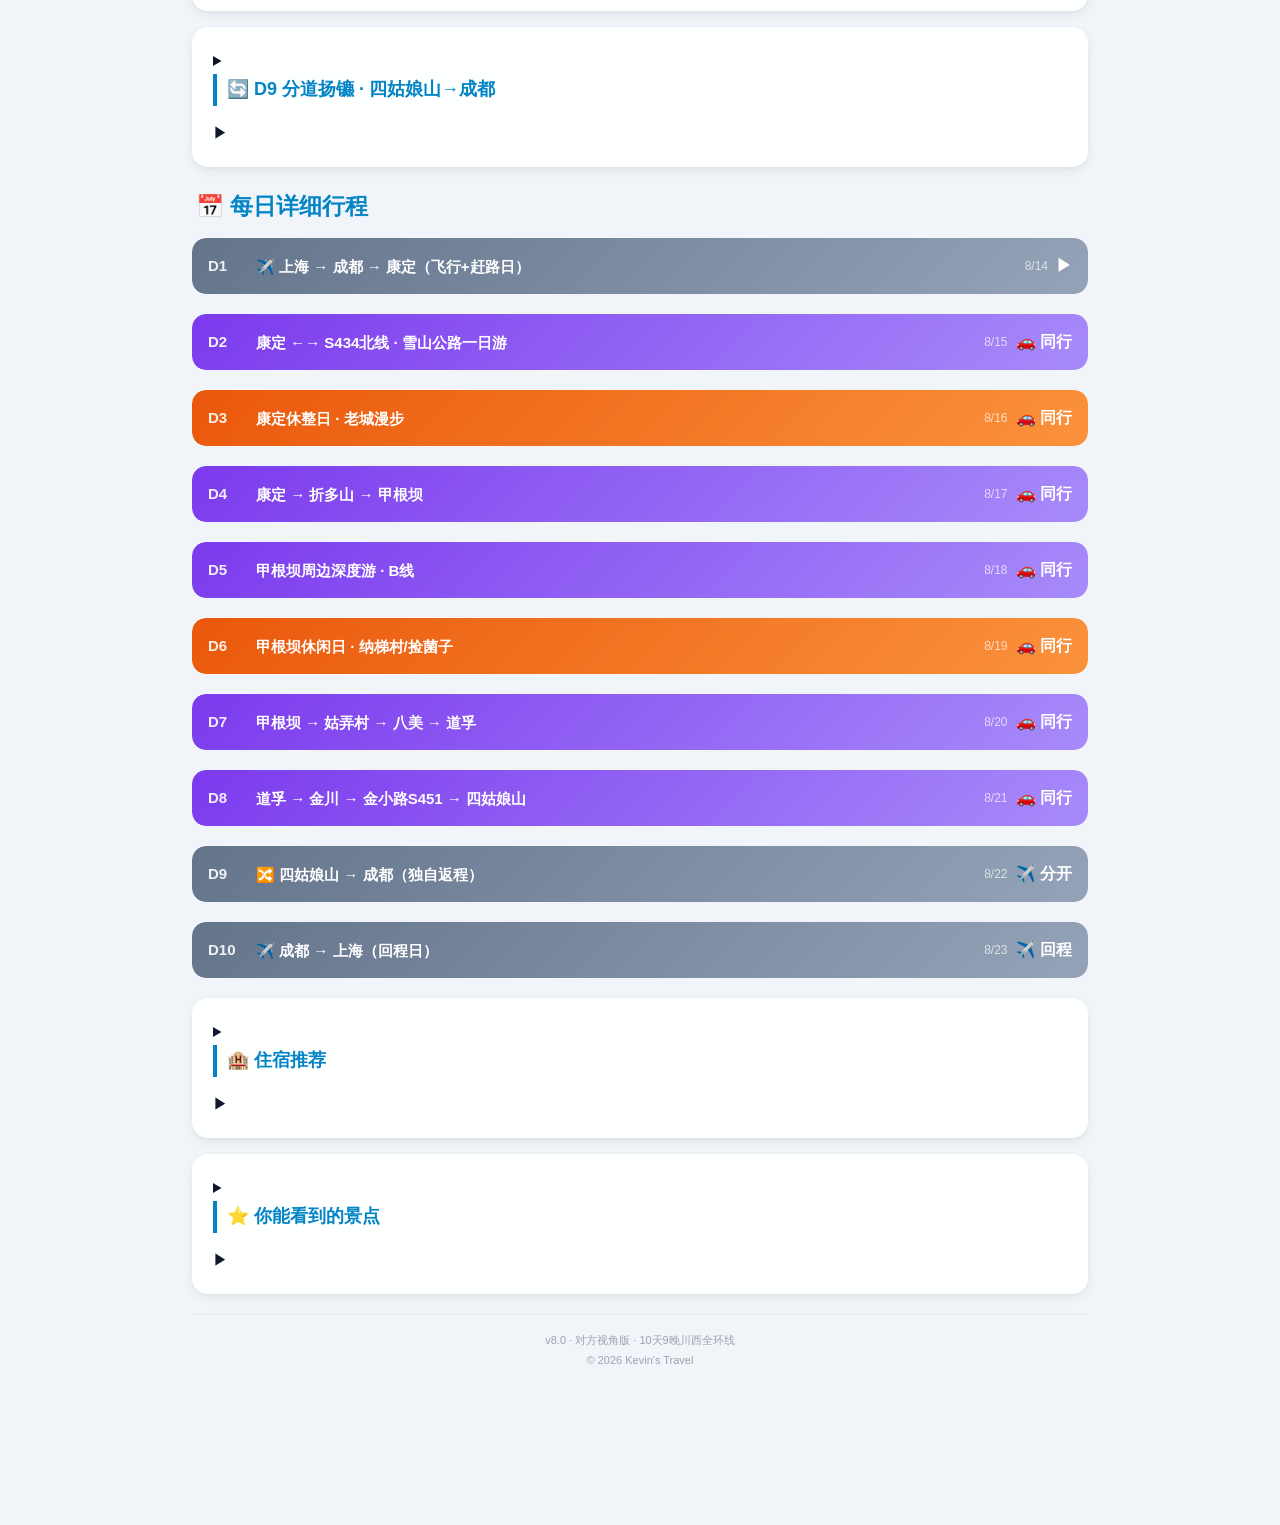
==== commit 0fe0f4b4: "v8: 备份版功能补全 + 返回栏 + 手账默认 + 去主题按钮 + 花生壳部署 - west-sichuan.html 替换为备份版，补回完整日历/Toast/动画/清单等 - 加返回导航栏 - 手" ====
--- a/paired-trip.html
+++ b/paired-trip.html
@@ -162,11 +162,6 @@
     <div style="display:flex;justify-content:space-between;align-items:center;margin:-4px 0 14px;">
         <div style="font-size:11px;color:#9CA3AF;">Kevin's Travel Plans</div>
         <div class="theme-bar">
-            <button class="theme-btn active" data-theme="default">默认蓝调</button>
-            <button class="theme-btn" data-theme="magazine">杂志风</button>
-            <button class="theme-btn" data-theme="minimal">极简风</button>
-            <button class="theme-btn" data-theme="journal">手账风</button>
-            <button class="theme-btn" data-theme="plateau">高原风</button>
             <button class="dark-toggle-btn" id="darkToggle">🌙 深色</button>
         </div>
     </div>
@@ -668,7 +663,6 @@
     const savedDark = localStorage.getItem('theme');
     function applyTheme(name) {
         themeLink.href = 'themes/' + name + '.css';
-        document.querySelectorAll('.theme-btn').forEach(b => b.classList.toggle('active', b.dataset.theme === name));
         localStorage.setItem('colorTheme', name);
     }
     function applyDark(isDark) {
@@ -678,7 +672,6 @@
     }
     applyTheme(savedTheme);
     if (savedDark === 'dark' || (!savedDark && window.matchMedia('(prefers-color-scheme: dark)').matches)) applyDark(true);
-    document.querySelectorAll('.theme-btn').forEach(b => b.addEventListener('click', () => applyTheme(b.dataset.theme)));
     darkBtn.addEventListener('click', () => applyDark(!html.classList.contains('dark')));
 }
 document.addEventListener('DOMContentLoaded', setupThemeSystem);
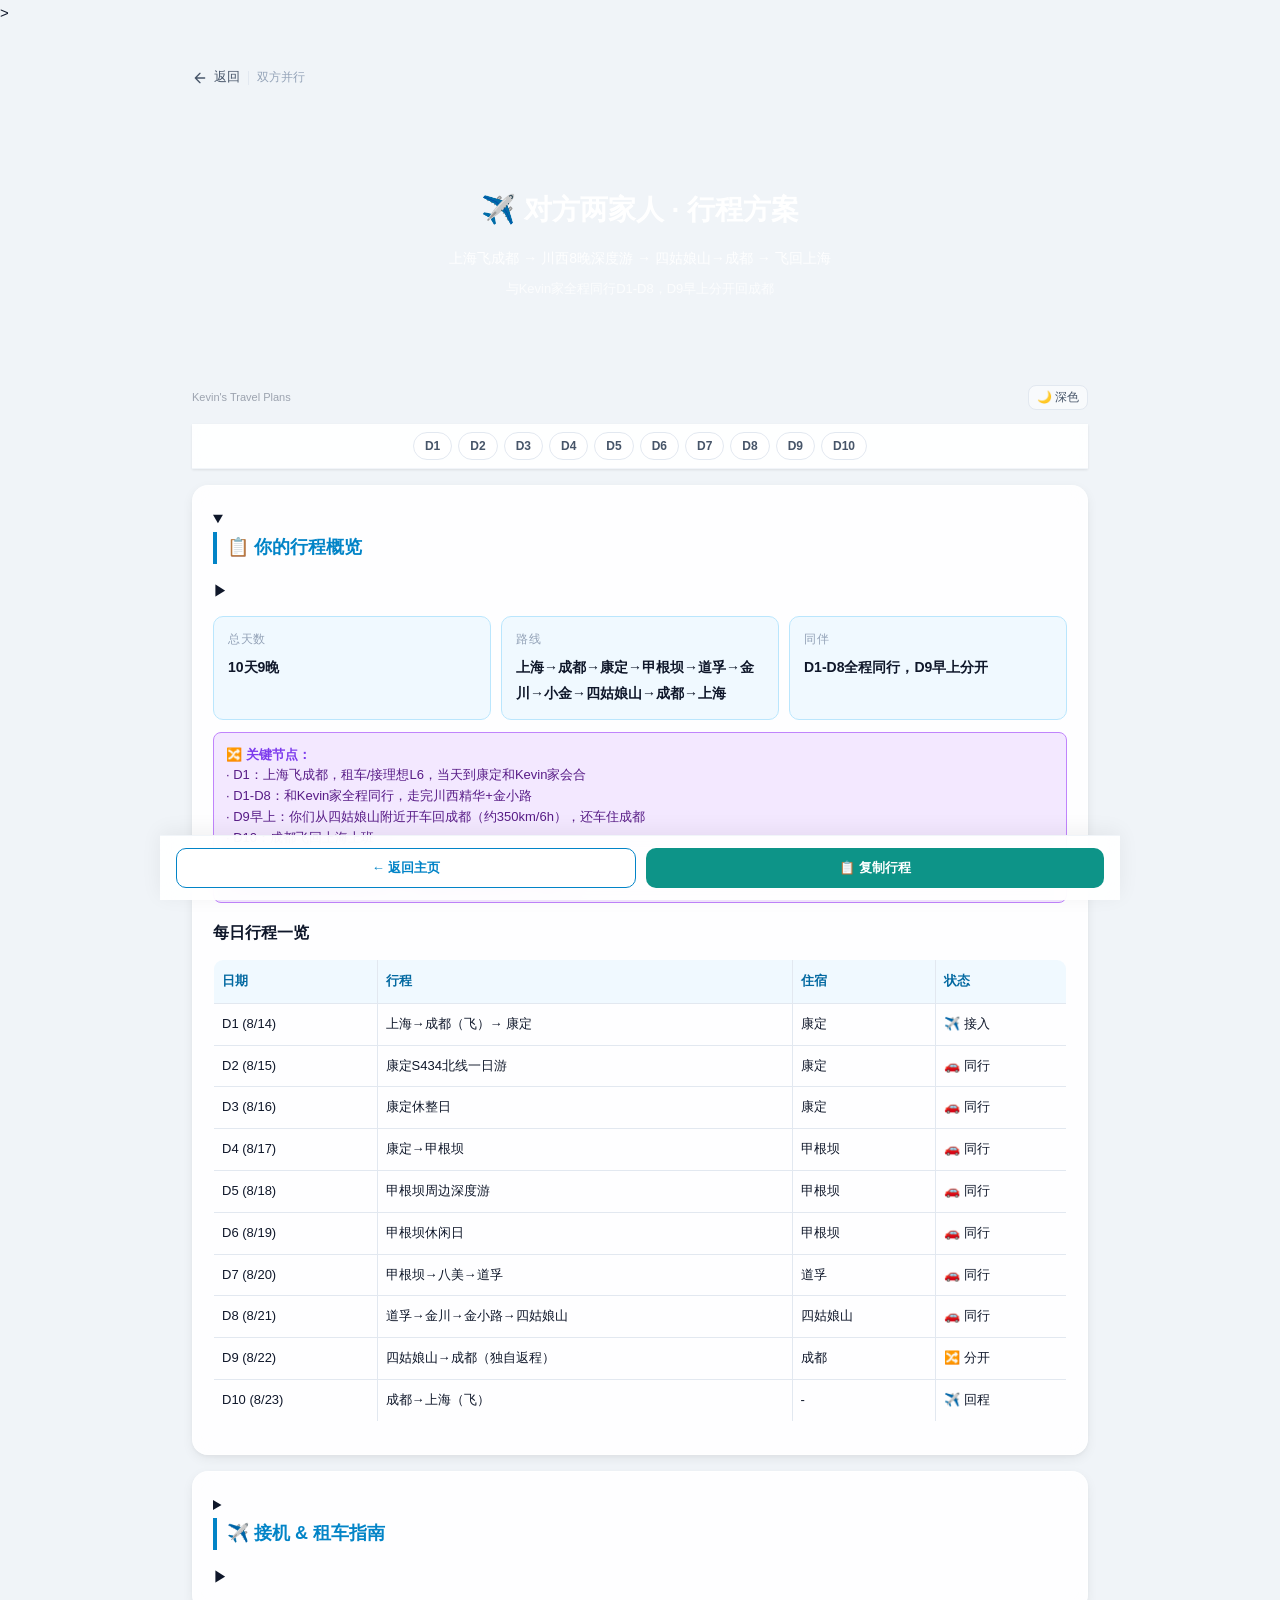
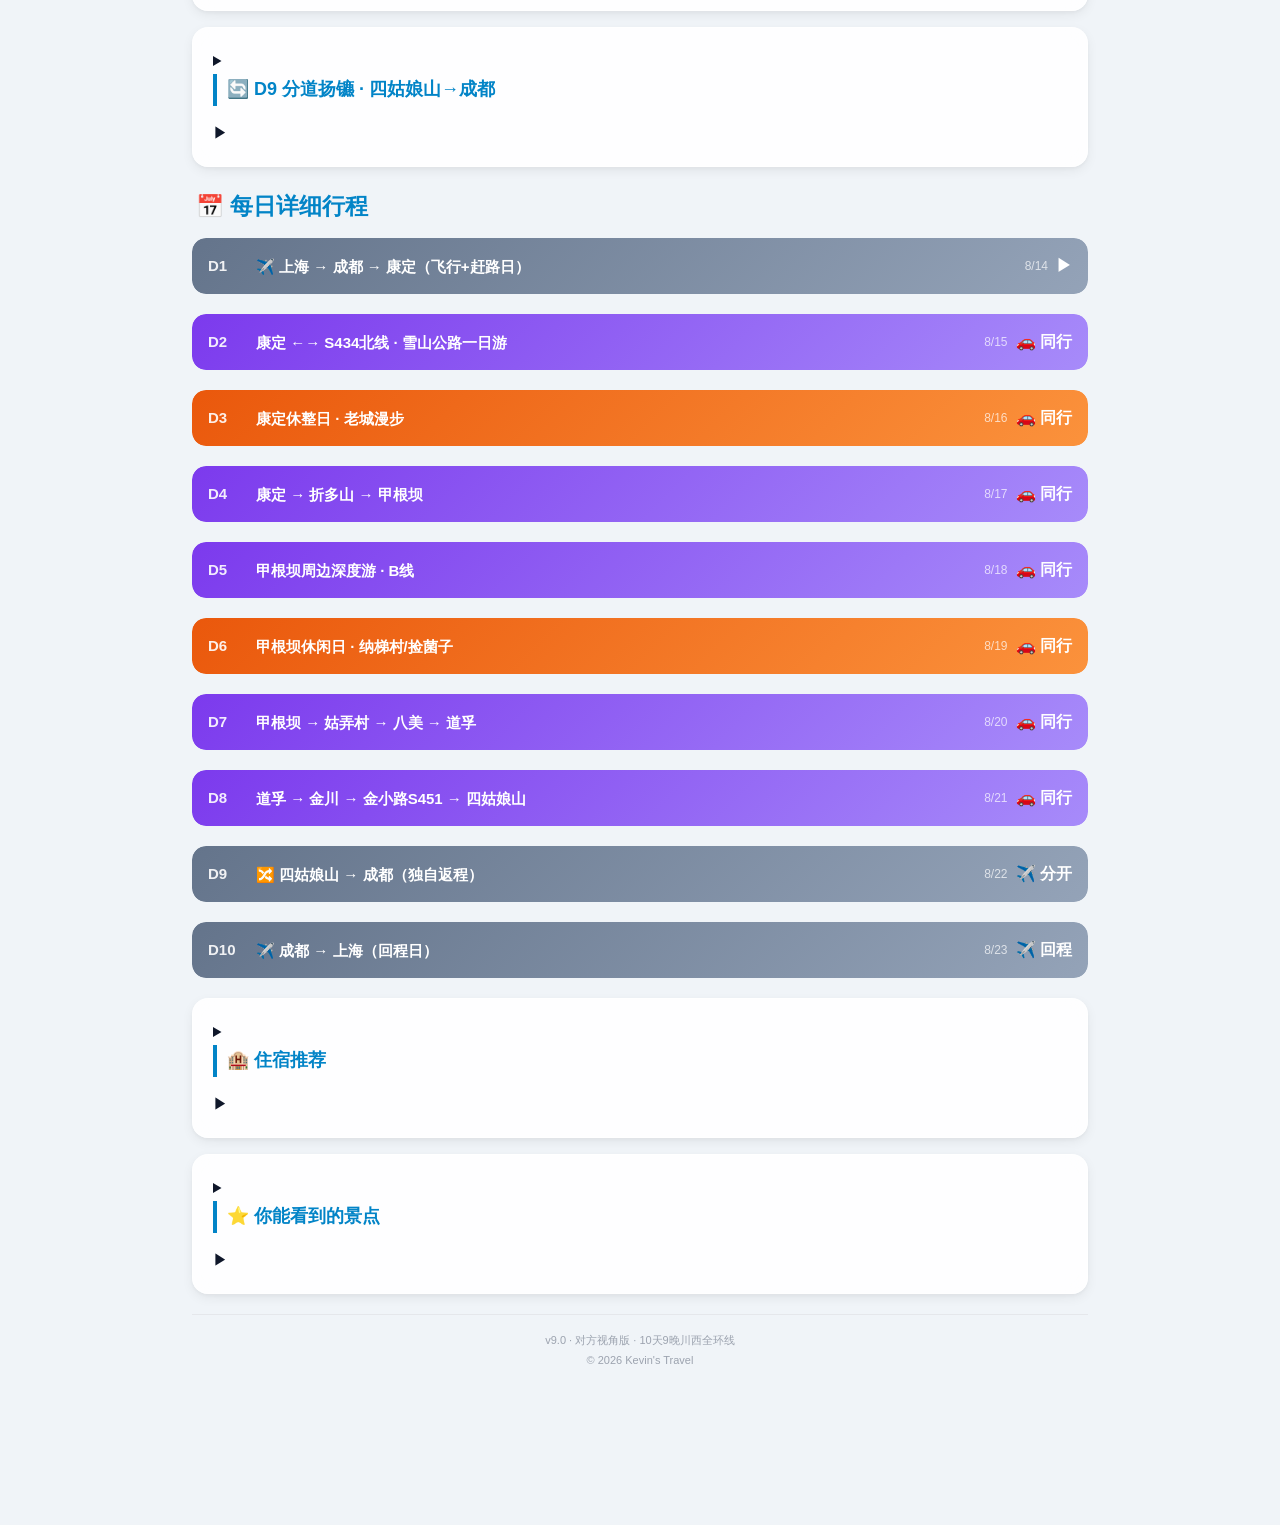
==== commit 75179297: "feat: 版本号同步至 v9——index/west-sichuan/paired-trip 页脚+版本历史表全更新，新增 bump-version.sh 一键同步脚本，AGENTS.md 记录版本" ====
--- a/paired-trip.html
+++ b/paired-trip.html
@@ -640,7 +640,7 @@
     </div>
 
     <div style="text-align:center;padding:16px;font-size:11px;color:#9CA3AF;border-top:1px solid #E5E7EB;margin-top:20px;line-height:1.8;">
-        v8.0 · 对方视角版 · 10天9晚川西全环线<br>
+        v9.0 · 对方视角版 · 10天9晚川西全环线<br>
         © 2026 Kevin's Travel
     </div>
 </div>
--- a/themes/default.css
+++ b/themes/default.css
@@ -1,40 +1,56 @@
 /*
- * Theme: 默认蓝调 (Original)
- * 当前 index.html 的原始配色方案
+ * Theme: 山野蓝调 (Mountain Azure)
+ * 旅行攻略首页 — 温暖探险风格
  */
 
 :root {
-    /* 主色调 — 更清新的蓝 */
+    /* 主色调 — 天空蓝 */
     --primary: #0284C7;
     --primary-dark: #0369A1;
     --primary-light: #38BDF8;
     --primary-lighter: #7DD3FC;
     --primary-bg: #F0F9FF;
     --primary-border: #BAE6FD;
-    /* 强调色 — 暖橙呼应川西阳光 */
-    --accent: #F59E0B;
-    --accent-light: #FEF3C7;
-    --accent-dark: #D97706;
-    /* 辅助青绿 */
+
+    /* 强调色 — 暖阳橙 (呼应川西高原的阳光) */
+    --accent: #D97706;
+    --accent-light: #FDE68A;
+    --accent-lighter: #FEF3C7;
+    --accent-dark: #B45309;
+
+    /* 辅助青绿 (高原草甸) */
     --teal: #0D9488;
     --teal-light: #14B8A6;
-    --teal-bg: #F0FDF4;
-    /* 背景 */
-    --bg-body: #F1F5F9;
-    --bg-card: rgba(255,255,255,0.92);
+    --teal-dark: #0F766E;
+    --teal-bg: #F0FDFA;
+
+    /* 大地色 (土坯/岩石) */
+    --earth: #8B5CF6;
+    --earth-light: #A78BFA;
+    --earth-dark: #7C3AED;
+    --earth-bg: #F5F3FF;
+
+    /* 背景递进 */
+    --bg-body: #F0F4F8;
+    --bg-card: rgba(255,255,255,0.88);
     --bg-highlight: #F8FAFC;
     --bg-warn: #FFFBEB;
+    --bg-glass: rgba(255,255,255,0.55);
+
     /* 文字 */
     --text: #0F172A;
     --text-secondary: #475569;
     --text-light: #94A3B8;
     --text-muted: #CBD5E1;
+
     /* 边框 */
     --border: #E2E8F0;
     --border-light: #F1F5F9;
+
     /* Header 渐变 */
     --header-start: #0284C7;
     --header-end: #06B6D4;
+
     /* 行程阶段色 */
     --phase-travel: #64748B;
     --phase-travel-end: #94A3B8;
@@ -42,9 +58,11 @@
     --phase-plateau-end: #14B8A6;
     --phase-rest: #EA580C;
     --phase-rest-end: #FB923C;
+
     /* 按钮 */
     --btn-bg: #0284C7;
     --btn-text: #FFFFFF;
+
     /* 标签 */
     --tag-must-bg: #E0F2FE;
     --tag-must-text: #0369A1;
@@ -54,29 +72,56 @@
     --tag-pass-text: #64748B;
     --tag-booked-bg: #FEE2E2;
     --tag-booked-text: #DC2626;
+
     /* 信息框 */
     --box-reason: #EFF6FF;
     --box-hotel: #EFF6FF;
     --box-source: #F8FAFC;
+
     /* 阴影 */
     --shadow-sm: 0 1px 3px rgba(0,0,0,0.06), 0 1px 2px rgba(0,0,0,0.04);
     --shadow-md: 0 4px 12px rgba(0,0,0,0.06), 0 2px 4px rgba(0,0,0,0.04);
     --shadow-lg: 0 10px 30px rgba(0,0,0,0.08), 0 4px 8px rgba(0,0,0,0.04);
+    --shadow-xl: 0 20px 50px rgba(0,0,0,0.10), 0 8px 16px rgba(0,0,0,0.06);
     --shadow-primary: 0 4px 14px rgba(2,132,199,0.15);
+
     /* 日历 */
     --cal-trip: #E0F2FE;
     --cal-weekend: #FFFBEB;
+
+    /* 玻璃态 */
+    --glass-bg: rgba(255,255,255,0.25);
+    --glass-border: rgba(255,255,255,0.35);
+    --glass-blur: 12px;
+
+    /* Hero */
+    --hero-overlay: linear-gradient(160deg, rgba(2,6,23,0.25) 0%, rgba(2,6,23,0.55) 40%, rgba(2,6,23,0.80) 100%);
+
+    /* 渐变装饰 */
+    --gradient-warm: linear-gradient(135deg, #F59E0B, #D97706);
+    --gradient-sky: linear-gradient(135deg, #0284C7, #06B6D4);
+    --gradient-earth: linear-gradient(135deg, #8B5CF6, #6D28D9);
+
     /* ===== 深色模式变量 ===== */
-    --dark-bg: #0B1120;
-    --dark-card-bg: rgba(15,23,42,0.92);
+    --dark-bg: #070B14;
+    --dark-bg-secondary: #0E1628;
+    --dark-card-bg: rgba(15,23,42,0.90);
     --dark-card-solid: #1E293B;
+    --dark-glass-bg: rgba(15,23,42,0.55);
+    --dark-glass-border: rgba(51,65,85,0.40);
     --dark-text: #E2E8F0;
     --dark-text-secondary: #94A3B8;
-    --dark-border: #334155;
+    --dark-text-light: #64748B;
+    --dark-border: #1E293B;
+    --dark-border-light: #334155;
     --dark-primary: #38BDF8;
     --dark-primary-dim: #7DD3FC;
+    --dark-primary-bg: rgba(56,189,248,0.10);
     --dark-accent: #FBBF24;
+    --dark-accent-light: #FDE68A;
+    --dark-accent-bg: rgba(251,191,36,0.10);
     --dark-teal: #2DD4BF;
+    --dark-teal-bg: rgba(45,212,191,0.08);
     --dark-warn-bg: #422006;
     --dark-warn-text: #FDE68A;
     --dark-warn-border: #92400E;
@@ -87,11 +132,8 @@
     --dark-phase-plateau-end: #0D9488;
     --dark-phase-rest: #C2410C;
     --dark-phase-rest-end: #EA580C;
+    --dark-shadow-sm: 0 1px 3px rgba(0,0,0,0.30), 0 1px 2px rgba(0,0,0,0.20);
+    --dark-shadow-md: 0 4px 12px rgba(0,0,0,0.30), 0 2px 4px rgba(0,0,0,0.20);
+    --dark-shadow-lg: 0 10px 30px rgba(0,0,0,0.35), 0 4px 8px rgba(0,0,0,0.20);
+    --dark-hero-overlay: linear-gradient(160deg, rgba(2,6,23,0.30) 0%, rgba(2,6,23,0.60) 40%, rgba(7,11,20,0.90) 100%);
 }
-
-/* 字体 & 圆角 — 默认风格不做额外覆盖 */
-/* --font-heading: inherit; */
-/* --font-body: inherit; */
-/* --card-radius: 16px; */
-/* --day-card-radius: 14px; */
-/* --header-radius: 20px; */
